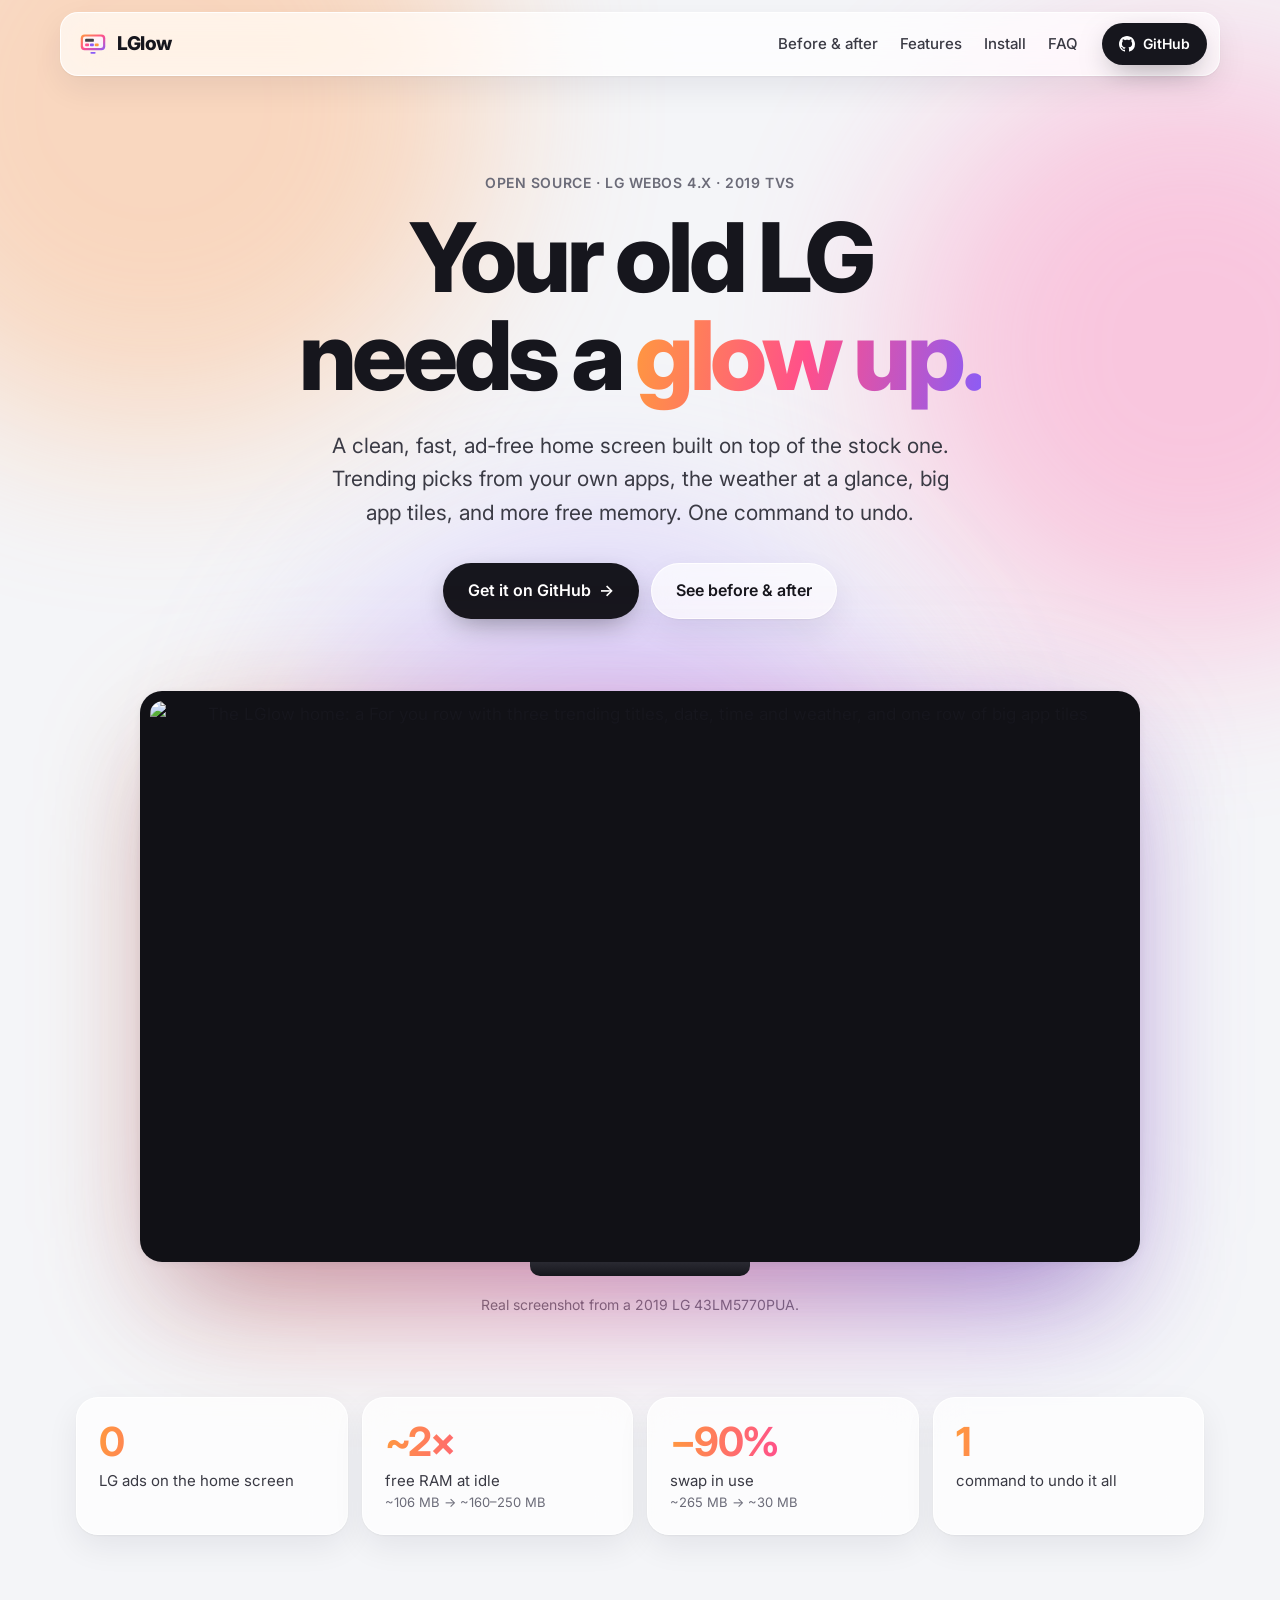
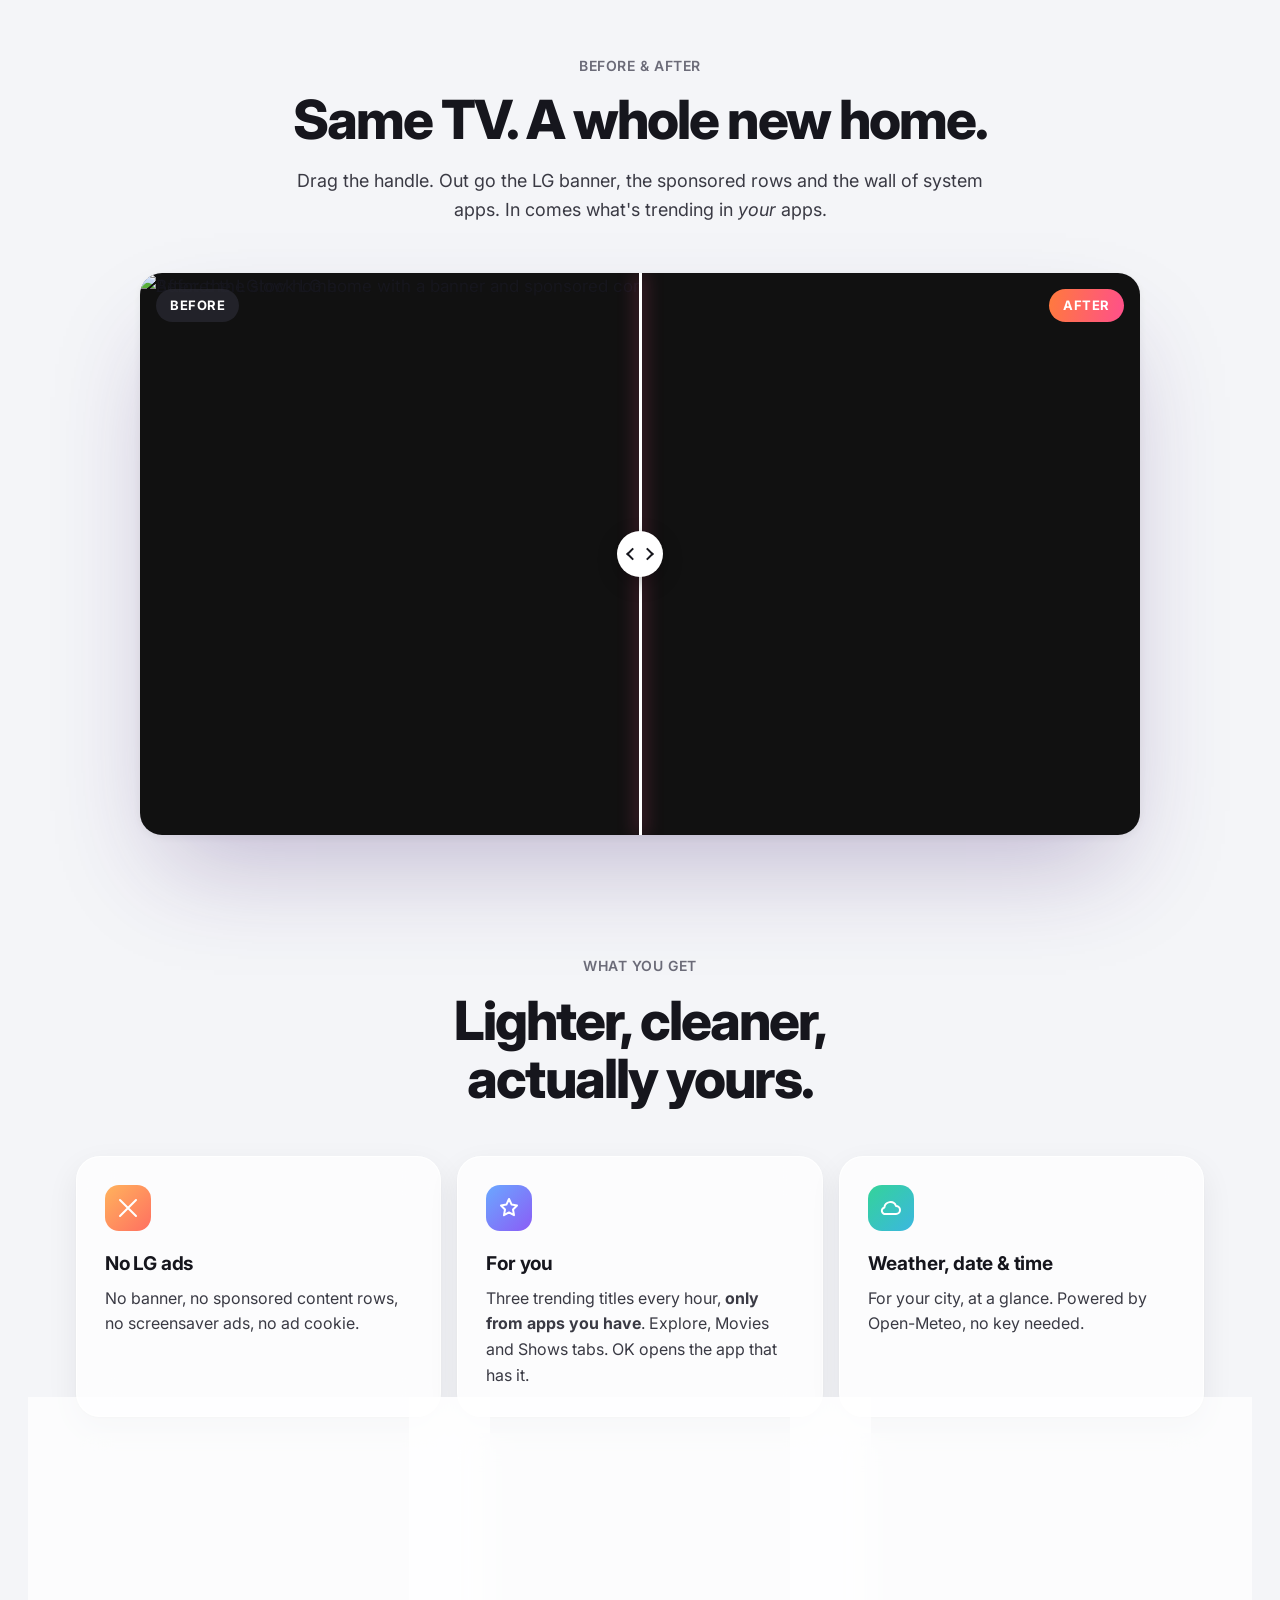
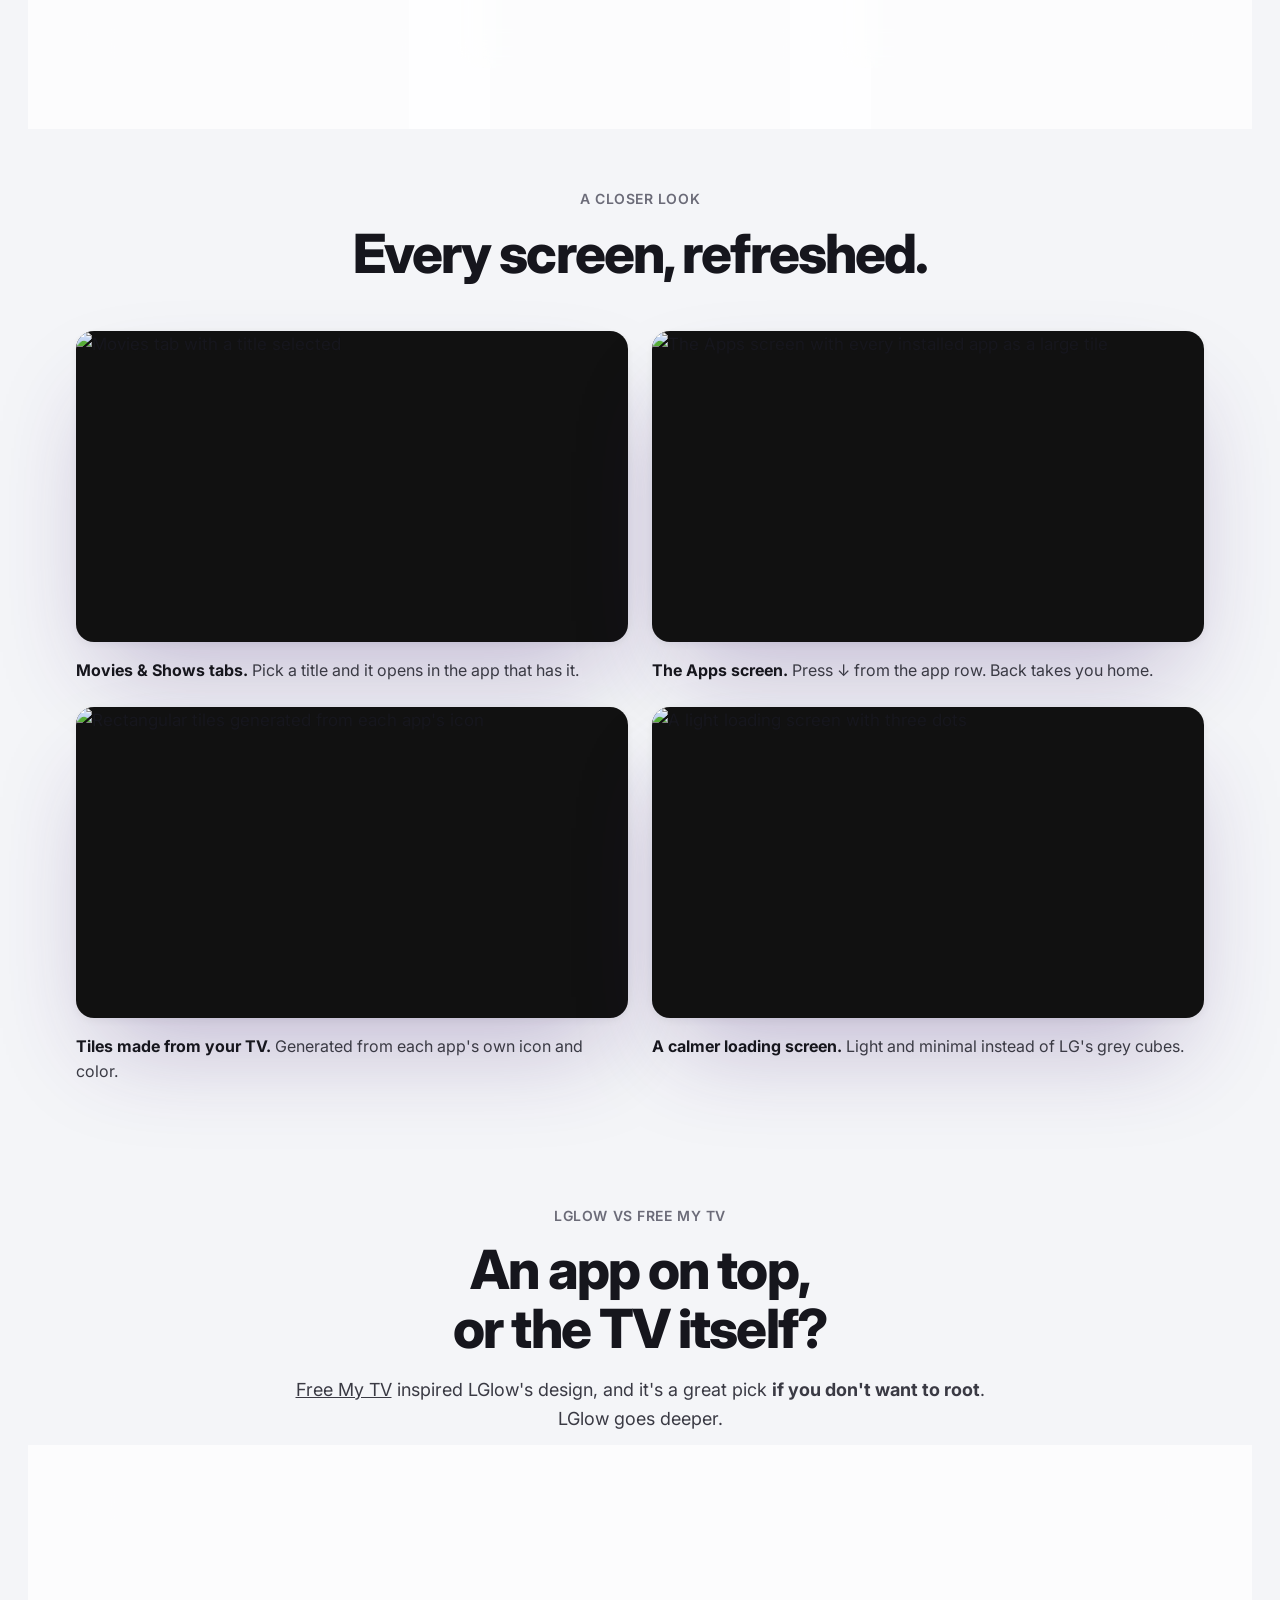
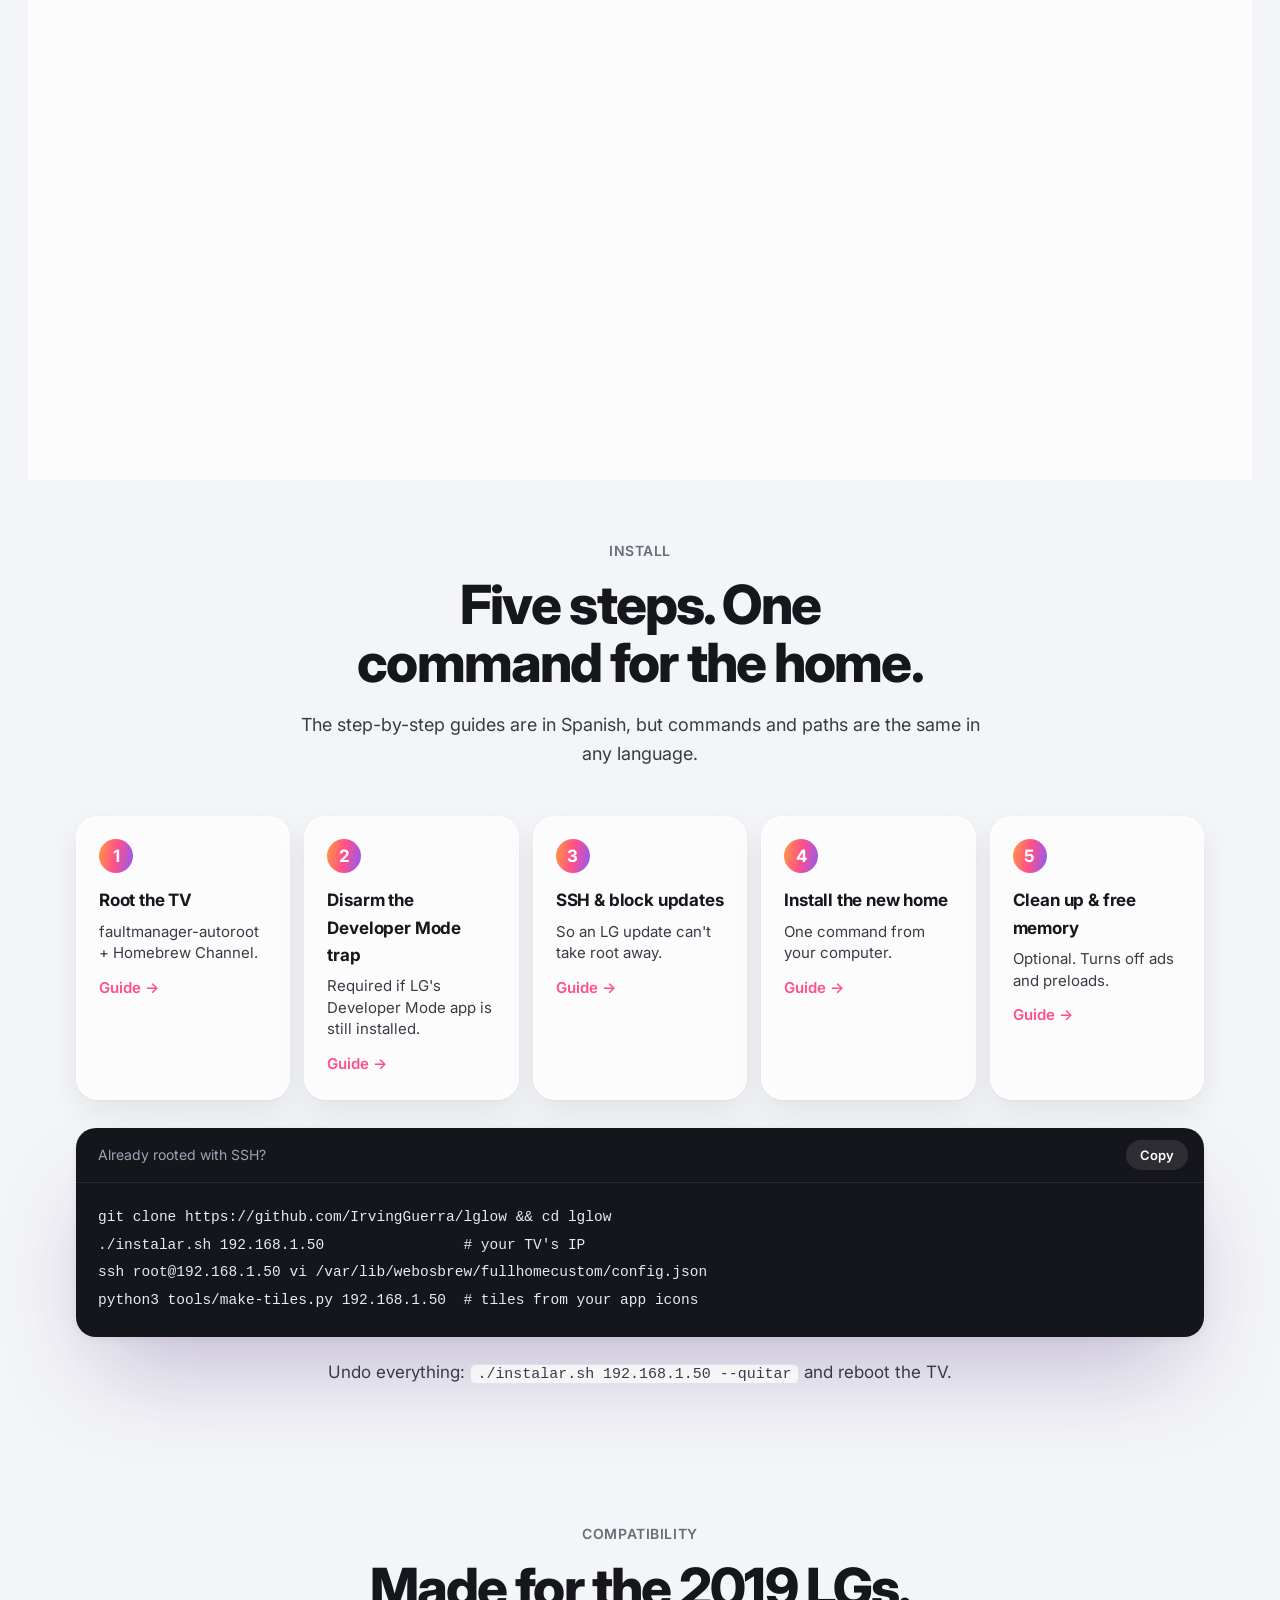
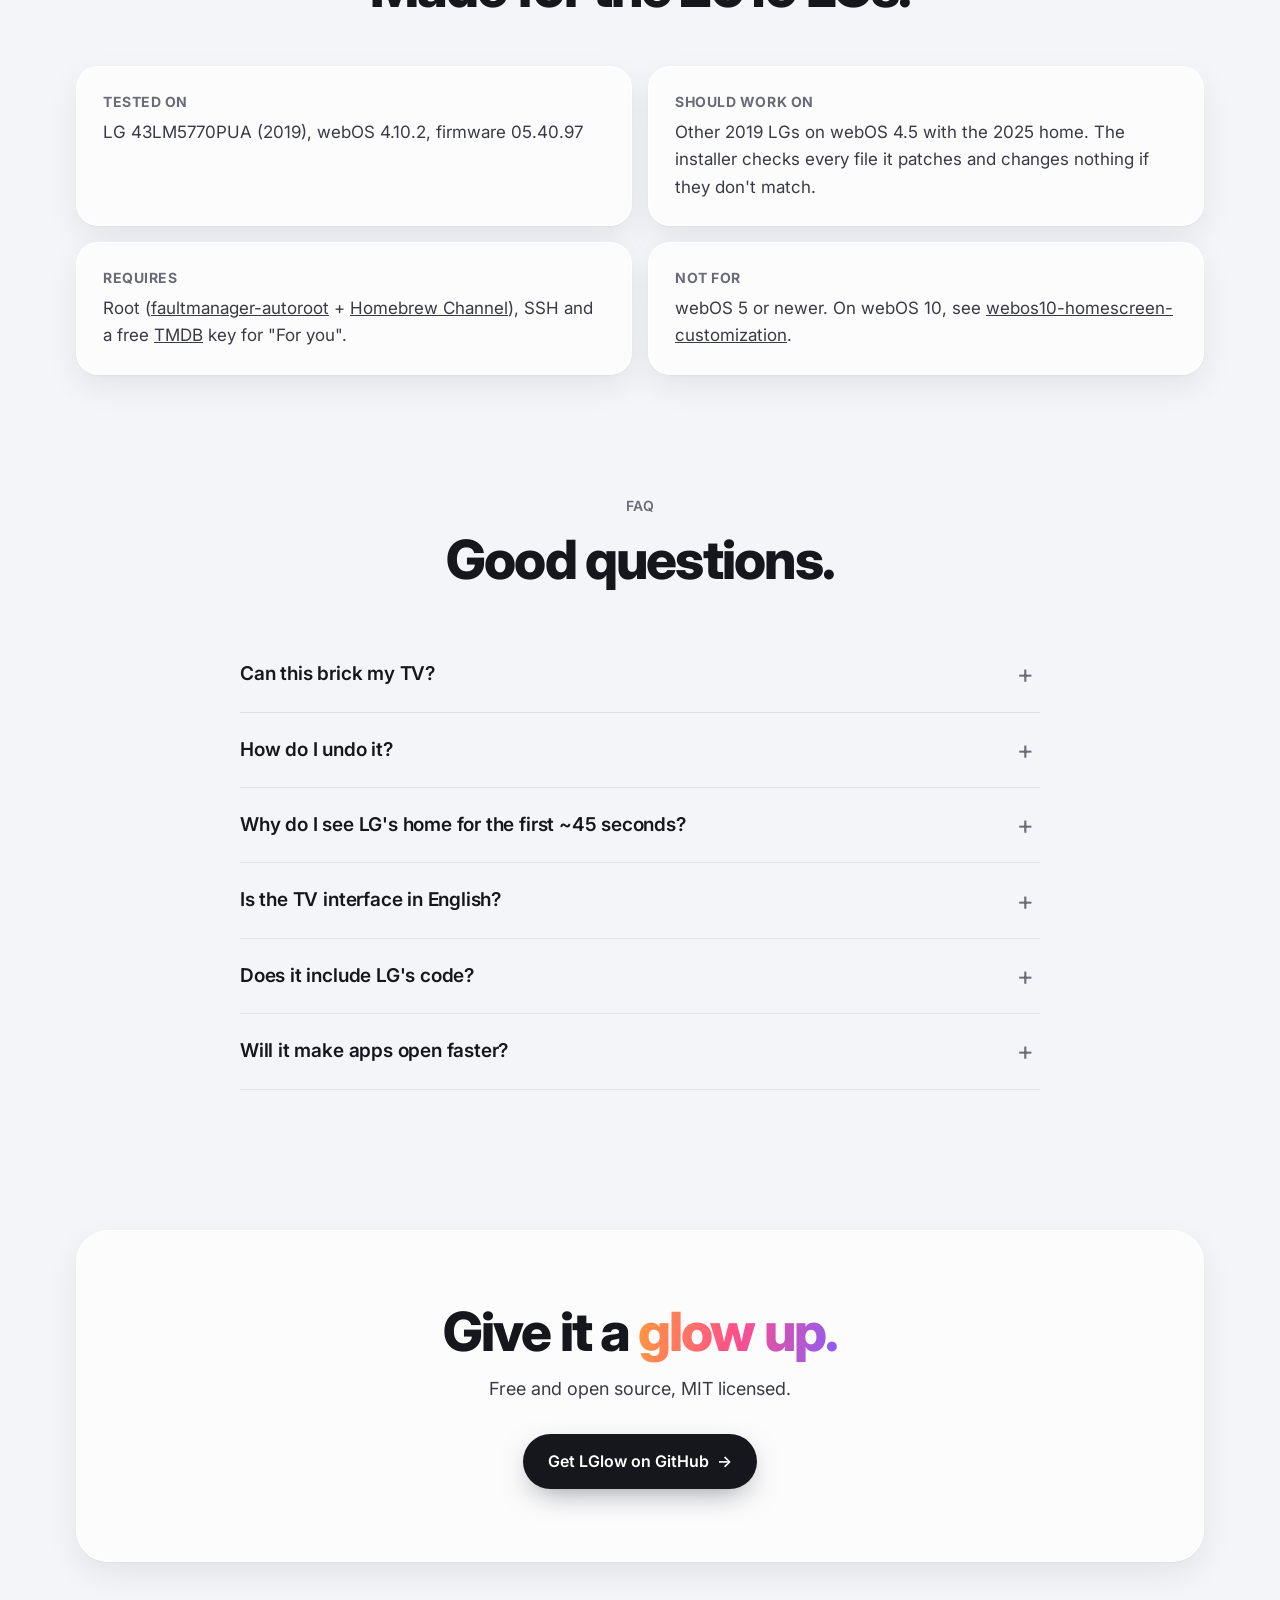
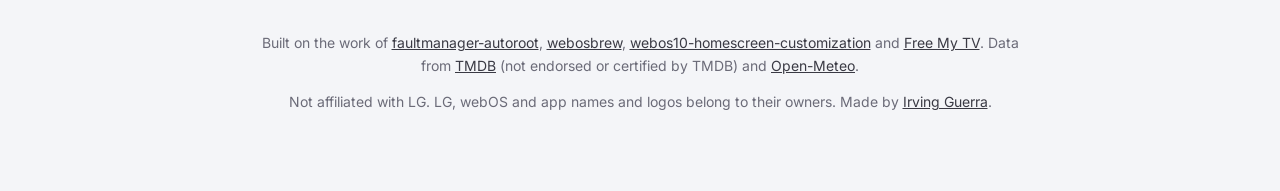
==== site/index.html @ 71ff3e98 "Landing page en inglés (site/) publicada en GitHub Pages Co-Authored-By: Claude Opus 5.5 <noreply@an" ====
<!doctype html>
<html lang="en">
<head>
  <meta charset="utf-8">
  <meta name="viewport" content="width=device-width, initial-scale=1, viewport-fit=cover">
  <script>document.documentElement.classList.add("js")</script>
  <title>LGlow — your old LG TV needs a glow up</title>
  <meta name="description" content="A clean, fast, ad-free home screen for 2019 LG TVs on webOS 4.x. Trending picks from your own apps, the weather at a glance, big app tiles and more free memory. Open source, one command to undo.">
  <link rel="canonical" href="https://irvingguerra.github.io/lglow/">
  <meta name="theme-color" content="#f4f5f8" media="(prefers-color-scheme: light)">
  <meta name="theme-color" content="#0b0c10" media="(prefers-color-scheme: dark)">
  <meta property="og:type" content="website">
  <meta property="og:url" content="https://irvingguerra.github.io/lglow/">
  <meta property="og:title" content="LGlow — your old LG TV needs a glow up">
  <meta property="og:description" content="A clean, fast, ad-free home screen for 2019 LG TVs on webOS 4.x. Open source, one command to undo.">
  <meta property="og:image" content="https://irvingguerra.github.io/lglow/og.jpg">
  <meta property="og:image:width" content="1200">
  <meta property="og:image:height" content="630">
  <meta name="twitter:card" content="summary_large_image">
  <meta name="twitter:image" content="https://irvingguerra.github.io/lglow/og.jpg">
  <link rel="icon" type="image/svg+xml" href="favicon.svg">
  <link rel="preconnect" href="https://fonts.googleapis.com">
  <link rel="preconnect" href="https://fonts.gstatic.com" crossorigin>
  <link rel="stylesheet" href="https://fonts.googleapis.com/css2?family=Inter:wght@400;500;600;700;800&display=swap">
  <link rel="stylesheet" href="styles.css">
</head>
<body>
  <div class="aura" aria-hidden="true"><span class="a1"></span><span class="a2"></span><span class="a3"></span></div>

  <header class="nav">
    <a class="brand" href="#top" aria-label="LGlow, back to top">
      <img src="favicon.svg" alt="" width="28" height="28">
      <span>LGlow</span>
    </a>
    <nav class="links" aria-label="Sections">
      <a href="#compare">Before &amp; after</a>
      <a href="#features">Features</a>
      <a href="#install">Install</a>
      <a href="#faq">FAQ</a>
    </nav>
    <a class="btn btn-dark btn-sm" href="https://github.com/IrvingGuerra/lglow" rel="noopener">
      <svg class="gh" viewBox="0 0 16 16" aria-hidden="true"><path d="M8 0C3.58 0 0 3.58 0 8c0 3.54 2.29 6.53 5.47 7.59.4.07.55-.17.55-.38 0-.19-.01-.82-.01-1.49-2.01.37-2.53-.49-2.69-.94-.09-.23-.48-.94-.82-1.13-.28-.15-.68-.52-.01-.53.63-.01 1.08.58 1.23.82.72 1.21 1.87.87 2.33.66.07-.52.28-.87.51-1.07-1.78-.2-3.64-.89-3.64-3.95 0-.87.31-1.59.82-2.15-.08-.2-.36-1.02.08-2.12 0 0 .67-.21 2.2.82.64-.18 1.32-.27 2-.27.68 0 1.36.09 2 .27 1.53-1.04 2.2-.82 2.2-.82.44 1.1.16 1.92.08 2.12.51.56.82 1.27.82 2.15 0 3.07-1.87 3.75-3.65 3.95.29.25.54.73.54 1.48 0 1.07-.01 1.93-.01 2.2 0 .21.15.46.55.38A8.013 8.013 0 0016 8c0-4.42-3.58-8-8-8z"/></svg>
      <span>GitHub</span>
    </a>
  </header>

  <main id="top">
    <section class="hero">
      <p class="kicker" data-reveal>Open source · LG webOS 4.x · 2019 TVs</p>
      <h1 data-reveal>Your old LG needs a <span class="glow">glow&nbsp;up.</span></h1>
      <p class="lede" data-reveal>A clean, fast, ad-free home screen built on top of the stock one. Trending picks from your own apps, the weather at a glance, big app tiles, and more free memory. One command to undo.</p>
      <div class="cta" data-reveal>
        <a class="btn btn-dark" href="https://github.com/IrvingGuerra/lglow" rel="noopener">Get it on GitHub <span aria-hidden="true">→</span></a>
        <a class="btn btn-glass" href="#compare">See before &amp; after</a>
      </div>
      <figure class="tv" data-reveal>
        <div class="tv-glow" aria-hidden="true"></div>
        <div class="tv-screen">
          <img src="img/despues-home.jpg" width="1920" height="1080" alt="The LGlow home: a For you row with three trending titles, date, time and weather, and one row of big app tiles">
        </div>
        <div class="tv-stand" aria-hidden="true"></div>
        <figcaption>Real screenshot from a 2019 LG 43LM5770PUA.</figcaption>
      </figure>
    </section>

    <section class="stats" aria-label="Results on the test TV">
      <div class="stat" data-reveal><b>0</b><span>LG ads on the home screen</span></div>
      <div class="stat" data-reveal><b>~2×</b><span>free RAM at idle<br><small>~106 MB → ~160–250 MB</small></span></div>
      <div class="stat" data-reveal><b>−90%</b><span>swap in use<br><small>~265 MB → ~30 MB</small></span></div>
      <div class="stat" data-reveal><b>1</b><span>command to undo it all</span></div>
    </section>

    <section class="section" id="compare">
      <div class="head" data-reveal>
        <p class="kicker">Before &amp; after</p>
        <h2>Same TV. A whole new home.</h2>
        <p>Drag the handle. Out go the LG banner, the sponsored rows and the wall of system apps. In comes what's trending in <em>your</em> apps.</p>
      </div>
      <div class="ba" data-reveal style="--pos: 50%">
        <img class="ba-after" src="img/despues-home.jpg" width="1920" height="1080" alt="After: the LGlow home" loading="lazy">
        <div class="ba-before"><img src="img/antes-home.jpg" width="1280" height="720" alt="Before: the stock LG home with a banner and sponsored content" loading="lazy"></div>
        <span class="ba-tag ba-tag-l">Before</span>
        <span class="ba-tag ba-tag-r">After</span>
        <span class="ba-line" aria-hidden="true"><span class="ba-knob"></span></span>
        <input class="ba-range" type="range" min="0" max="100" value="50" aria-label="Compare before and after">
      </div>
    </section>

    <section class="section" id="features">
      <div class="head" data-reveal>
        <p class="kicker">What you get</p>
        <h2>Lighter, cleaner, actually yours.</h2>
      </div>
      <div class="grid">
        <article class="card" data-reveal>
          <span class="ico i-sun"><svg viewBox="0 0 24 24"><path d="M4 4l16 16M20 4L4 20" /></svg></span>
          <h3>No LG ads</h3>
          <p>No banner, no sponsored content rows, no screensaver ads, no ad cookie.</p>
        </article>
        <article class="card" data-reveal>
          <span class="ico i-sky"><svg viewBox="0 0 24 24"><path d="M12 3l2.6 5.6L20 9.5l-4 4 1 5.7-5-2.8-5 2.8 1-5.7-4-4 5.4-.9z" /></svg></span>
          <h3>For you</h3>
          <p>Three trending titles every hour, <b>only from apps you have</b>. Explore, Movies and Shows tabs. OK opens the app that has it.</p>
        </article>
        <article class="card" data-reveal>
          <span class="ico i-mint"><svg viewBox="0 0 24 24"><path d="M7 18h10a4 4 0 000-8 6 6 0 00-11.6 1.5A3.3 3.3 0 007 18z" /></svg></span>
          <h3>Weather, date &amp; time</h3>
          <p>For your city, at a glance. Powered by Open-Meteo, no key needed.</p>
        </article>
        <article class="card" data-reveal>
          <span class="ico i-sun"><svg viewBox="0 0 24 24"><rect x="3" y="7" width="8" height="10" rx="2" /><rect x="13" y="7" width="8" height="10" rx="2" /></svg></span>
          <h3>Big app tiles</h3>
          <p>One row of your 5 favorite apps in each brand's color. The rest live on their own Apps screen.</p>
        </article>
        <article class="card" data-reveal>
          <span class="ico i-sky"><svg viewBox="0 0 24 24"><path d="M4 16l4-6 4 4 4-7 4 9" /><path d="M3 20h18" /></svg></span>
          <h3>More free memory</h3>
          <p>The old launcher bar stops running and LG stops preloading Netflix, YouTube and Prime behind your back.</p>
        </article>
        <article class="card" data-reveal>
          <span class="ico i-mint"><svg viewBox="0 0 24 24"><path d="M12 3l7 3v5c0 4.5-3 8.3-7 10-4-1.7-7-5.5-7-10V6z" /><path d="M9 12l2 2 4-4" /></svg></span>
          <h3>Root protection</h3>
          <p>Disables a Developer Mode trap that <b>wipes Homebrew Channel and root</b> on the next reboot.</p>
        </article>
      </div>
    </section>

    <section class="section">
      <div class="head" data-reveal>
        <p class="kicker">A closer look</p>
        <h2>Every screen, refreshed.</h2>
      </div>
      <div class="shots">
        <figure class="shot" data-reveal>
          <img src="img/despues-titulo.jpg" width="1920" height="1080" alt="Movies tab with a title selected" loading="lazy">
          <figcaption><b>Movies &amp; Shows tabs.</b> Pick a title and it opens in the app that has it.</figcaption>
        </figure>
        <figure class="shot" data-reveal>
          <img src="img/despues-apps.jpg" width="1920" height="1080" alt="The Apps screen with every installed app as a large tile" loading="lazy">
          <figcaption><b>The Apps screen.</b> Press ↓ from the app row. Back takes you home.</figcaption>
        </figure>
        <figure class="shot" data-reveal>
          <img src="img/tiles.jpg" width="1320" height="636" alt="Rectangular tiles generated from each app's icon" loading="lazy">
          <figcaption><b>Tiles made from your TV.</b> Generated from each app's own icon and color.</figcaption>
        </figure>
        <figure class="shot" data-reveal>
          <img src="img/despues-carga.jpg" width="1280" height="720" alt="A light loading screen with three dots" loading="lazy">
          <figcaption><b>A calmer loading screen.</b> Light and minimal instead of LG's grey cubes.</figcaption>
        </figure>
      </div>
    </section>

    <section class="section" id="vs">
      <div class="head" data-reveal>
        <p class="kicker">LGlow vs Free My TV</p>
        <h2>An app on top, or the TV itself?</h2>
        <p><a href="https://github.com/simbasjungles/free-my-tv" rel="noopener">Free My TV</a> inspired LGlow's design, and it's a great pick <b>if you don't want to root</b>. LGlow goes deeper.</p>
      </div>
      <div class="table-wrap" data-reveal>
        <table>
          <thead><tr><th></th><th>Free My TV on LG</th><th class="hl">LGlow</th></tr></thead>
          <tbody>
            <tr><th>What it is</th><td data-label="Free My TV">Another app (a launcher), installed through Developer Mode</td><td class="hl" data-label="LGlow">Replaces the system's own home, the one the Home button opens</td></tr>
            <tr><th>LG's home</th><td data-label="Free My TV">Stays, ads included. Opens with a number key</td><td class="hl" data-label="LGlow">Gone. Home opens the new one directly</td></tr>
            <tr><th>Root</th><td data-label="Free My TV">Not needed</td><td class="hl" data-label="LGlow">Required</td></tr>
            <tr><th>Developer Mode</th><td data-label="Free My TV">Renew every ~40 days or the app is removed</td><td class="hl" data-label="LGlow">Not used, and its root-wiping trap is disabled</td></tr>
            <tr><th>Beyond the home</th><td data-label="Free My TV">—</td><td class="hl" data-label="LGlow">Hides system apps, stops preloads and ads, frees RAM, blocks updates that remove root</td></tr>
            <tr><th>TVs</th><td data-label="Free My TV">webOS 3+, Google TV, Samsung</td><td class="hl" data-label="LGlow">LG webOS 4.x (tested on a 2019 model)</td></tr>
          </tbody>
        </table>
      </div>
    </section>

    <section class="section" id="install">
      <div class="head" data-reveal>
        <p class="kicker">Install</p>
        <h2>Five steps. One command for the home.</h2>
        <p>The step-by-step guides are in Spanish, but commands and paths are the same in any language.</p>
      </div>
      <ol class="steps">
        <li data-reveal><span class="n">1</span><div><h3>Root the TV</h3><p>faultmanager-autoroot + Homebrew Channel.</p><a href="https://github.com/IrvingGuerra/lglow/blob/main/docs/01-rootear.md" rel="noopener">Guide →</a></div></li>
        <li data-reveal><span class="n">2</span><div><h3>Disarm the Developer Mode trap</h3><p>Required if LG's Developer Mode app is still installed.</p><a href="https://github.com/IrvingGuerra/lglow/blob/main/docs/02-trampa-developer-mode.md" rel="noopener">Guide →</a></div></li>
        <li data-reveal><span class="n">3</span><div><h3>SSH &amp; block updates</h3><p>So an LG update can't take root away.</p><a href="https://github.com/IrvingGuerra/lglow/blob/main/docs/03-acceso-y-actualizaciones.md" rel="noopener">Guide →</a></div></li>
        <li data-reveal><span class="n">4</span><div><h3>Install the new home</h3><p>One command from your computer.</p><a href="https://github.com/IrvingGuerra/lglow/blob/main/docs/04-instalar-home.md" rel="noopener">Guide →</a></div></li>
        <li data-reveal><span class="n">5</span><div><h3>Clean up &amp; free memory</h3><p>Optional. Turns off ads and preloads.</p><a href="https://github.com/IrvingGuerra/lglow/blob/main/docs/06-limpieza-y-memoria.md" rel="noopener">Guide →</a></div></li>
      </ol>
      <div class="code" data-reveal>
        <div class="code-bar"><span>Already rooted with SSH?</span><button class="copy" type="button">Copy</button></div>
<pre><code>git clone https://github.com/IrvingGuerra/lglow &amp;&amp; cd lglow
./instalar.sh 192.168.1.50                # your TV's IP
ssh root@192.168.1.50 vi /var/lib/webosbrew/fullhomecustom/config.json
python3 tools/make-tiles.py 192.168.1.50  # tiles from your app icons</code></pre>
      </div>
      <p class="note" data-reveal>Undo everything: <code>./instalar.sh 192.168.1.50 --quitar</code> and reboot the TV.</p>
    </section>

    <section class="section" id="compat">
      <div class="head" data-reveal>
        <p class="kicker">Compatibility</p>
        <h2>Made for the 2019 LGs.</h2>
      </div>
      <dl class="compat" data-reveal>
        <div><dt>Tested on</dt><dd>LG 43LM5770PUA (2019), webOS 4.10.2, firmware 05.40.97</dd></div>
        <div><dt>Should work on</dt><dd>Other 2019 LGs on webOS 4.5 with the 2025 home. The installer checks every file it patches and changes nothing if they don't match.</dd></div>
        <div><dt>Requires</dt><dd>Root (<a href="https://github.com/throwaway96/faultmanager-autoroot" rel="noopener">faultmanager-autoroot</a> + <a href="https://github.com/webosbrew/webos-homebrew-channel" rel="noopener">Homebrew Channel</a>), SSH and a free <a href="https://www.themoviedb.org/settings/api" rel="noopener">TMDB</a> key for "For you".</dd></div>
        <div><dt>Not for</dt><dd>webOS 5 or newer. On webOS 10, see <a href="https://github.com/mareklarek/webos10-homescreen-customization" rel="noopener">webos10-homescreen-customization</a>.</dd></div>
      </dl>
    </section>

    <section class="section" id="faq">
      <div class="head" data-reveal>
        <p class="kicker">FAQ</p>
        <h2>Good questions.</h2>
      </div>
      <div class="faq" data-reveal>
        <details>
          <summary>Can this brick my TV?</summary>
          <p>LGlow never writes to LG's read-only partitions: the new home is mounted on top of the stock one at boot. Rooting is a separate step with its own risks, so read the guide first. Use at your own risk.</p>
        </details>
        <details>
          <summary>How do I undo it?</summary>
          <p>Run <code>./instalar.sh &lt;TV IP&gt; --quitar</code> and reboot. The stock home comes back exactly as it was.</p>
        </details>
        <details>
          <summary>Why do I see LG's home for the first ~45 seconds?</summary>
          <p>On webOS 4 nothing can run before root starts, about 42 seconds after a full power-on. With Quick Start+ on, the TV suspends instead of shutting down, so the new home stays between uses.</p>
        </details>
        <details>
          <summary>Is the TV interface in English?</summary>
          <p>Not yet: the on-screen text is in Spanish and "For you" ships with Mexico's streaming providers. You can change the provider ids for your country in <code>config.json</code>.</p>
        </details>
        <details>
          <summary>Does it include LG's code?</summary>
          <p>No. The repo only ships patches and new components. The installer copies the stock home from your own TV and patches it there.</p>
        </details>
        <details>
          <summary>Will it make apps open faster?</summary>
          <p>A little. You get more free memory and less swapping, but streaming apps are heavy web apps and the TV has 674 MB of RAM.</p>
        </details>
      </div>
    </section>

    <section class="final" data-reveal>
      <h2>Give it a <span class="glow">glow up.</span></h2>
      <p>Free and open source, MIT licensed.</p>
      <a class="btn btn-dark" href="https://github.com/IrvingGuerra/lglow" rel="noopener">Get LGlow on GitHub <span aria-hidden="true">→</span></a>
    </section>
  </main>

  <footer class="foot">
    <p>Built on the work of <a href="https://github.com/throwaway96/faultmanager-autoroot" rel="noopener">faultmanager-autoroot</a>, <a href="https://www.webosbrew.org" rel="noopener">webosbrew</a>, <a href="https://github.com/mareklarek/webos10-homescreen-customization" rel="noopener">webos10-homescreen-customization</a> and <a href="https://github.com/simbasjungles/free-my-tv" rel="noopener">Free My TV</a>. Data from <a href="https://www.themoviedb.org" rel="noopener">TMDB</a> (not endorsed or certified by TMDB) and <a href="https://open-meteo.com" rel="noopener">Open-Meteo</a>.</p>
    <p>Not affiliated with LG. LG, webOS and app names and logos belong to their owners. Made by <a href="https://irvingguerra.github.io" rel="noopener">Irving Guerra</a>.</p>
  </footer>

  <script src="app.js"></script>
</body>
</html>
---- site/styles.css ----
/* LGlow landing. Light by default, dark when the system asks for it. */

:root {
  --bg: #f4f5f8;
  --ink: #16161d;
  --ink-2: #3a3a44;
  --muted: #6b6b78;
  --line: rgba(20, 20, 40, 0.09);
  --card: rgba(255, 255, 255, 0.7);
  --card-solid: #ffffff;
  --stroke: rgba(255, 255, 255, 0.9);
  --shadow: 0 1px 2px rgba(20, 16, 40, 0.05), 0 12px 32px rgba(20, 16, 40, 0.07);
  --shadow-big: 0 2px 8px rgba(20, 16, 40, 0.06), 0 50px 100px -24px rgba(60, 30, 110, 0.28);
  --glow: linear-gradient(100deg, #ff9a3d 0%, #ff4f8b 50%, #8b5cf6 100%);
  --sun: linear-gradient(135deg, #ffb35c, #ff6f61);
  --sky: linear-gradient(135deg, #6aa8ff, #8b5cf6);
  --mint: linear-gradient(135deg, #34d399, #3bb7e0);
  --aura-1: #ffb37a;
  --aura-2: #ff8fbf;
  --aura-3: #b9a2ff;
  --aura-alpha: 0.45;
  --btn-dark-bg: #16161d;
  --btn-dark-ink: #ffffff;
  --code-bg: #15151c;
  --code-ink: #e9e9f2;
  --ease: cubic-bezier(0.16, 1, 0.3, 1);
  --max: 1160px;
  color-scheme: light;
}

@media (prefers-color-scheme: dark) {
  :root:not([data-theme="light"]) {
    --bg: #0b0c10;
    --ink: #f3f3f7;
    --ink-2: #c9c9d4;
    --muted: #8f8fa0;
    --line: rgba(255, 255, 255, 0.09);
    --card: rgba(255, 255, 255, 0.05);
    --card-solid: #16171d;
    --stroke: rgba(255, 255, 255, 0.08);
    --shadow: 0 1px 2px rgba(0, 0, 0, 0.4), 0 12px 32px rgba(0, 0, 0, 0.35);
    --shadow-big: 0 2px 8px rgba(0, 0, 0, 0.5), 0 50px 120px -24px rgba(139, 92, 246, 0.35);
    --aura-alpha: 0.22;
    --btn-dark-bg: #f3f3f7;
    --btn-dark-ink: #0b0c10;
    --code-bg: #15161d;
    color-scheme: dark;
  }
}

:root[data-theme="dark"] {
  --bg: #0b0c10;
  --ink: #f3f3f7;
  --ink-2: #c9c9d4;
  --muted: #8f8fa0;
  --line: rgba(255, 255, 255, 0.09);
  --card: rgba(255, 255, 255, 0.05);
  --card-solid: #16171d;
  --stroke: rgba(255, 255, 255, 0.08);
  --shadow: 0 1px 2px rgba(0, 0, 0, 0.4), 0 12px 32px rgba(0, 0, 0, 0.35);
  --shadow-big: 0 2px 8px rgba(0, 0, 0, 0.5), 0 50px 120px -24px rgba(139, 92, 246, 0.35);
  --aura-alpha: 0.22;
  --btn-dark-bg: #f3f3f7;
  --btn-dark-ink: #0b0c10;
  --code-bg: #15161d;
  color-scheme: dark;
}

*, *::before, *::after { box-sizing: border-box; }

html { scroll-behavior: smooth; -webkit-text-size-adjust: 100%; }

body {
  margin: 0;
  background: var(--bg);
  color: var(--ink);
  font: 400 17px/1.6 Inter, -apple-system, BlinkMacSystemFont, "Segoe UI", sans-serif;
  -webkit-font-smoothing: antialiased;
  overflow-x: hidden;
}

img { display: block; max-width: 100%; height: auto; }
a { color: inherit; }
code { font: 500 0.88em/1.5 ui-monospace, SFMono-Regular, Menlo, monospace; }
p code, dd code, .note code { background: var(--card); border: 1px solid var(--line); border-radius: 6px; padding: 1px 6px; }

/* Soft colored light behind everything */
.aura { position: fixed; inset: 0; z-index: -1; pointer-events: none; overflow: hidden; }
.aura span { position: absolute; border-radius: 50%; filter: blur(90px); opacity: var(--aura-alpha); animation: drift 22s var(--ease) infinite alternate; }
.aura .a1 { width: 52vw; height: 52vw; left: -14vw; top: -18vw; background: var(--aura-1); }
.aura .a2 { width: 46vw; height: 46vw; right: -16vw; top: 6vh; background: var(--aura-2); animation-delay: -7s; }
.aura .a3 { width: 50vw; height: 50vw; left: 22vw; top: 60vh; background: var(--aura-3); animation-delay: -14s; }
@keyframes drift { to { transform: translate3d(4vw, 5vh, 0) scale(1.1); } }

/* Nav */
.nav {
  position: sticky; top: 12px; z-index: 10;
  display: flex; align-items: center; gap: 24px;
  max-width: var(--max); margin: 12px auto 0; padding: 10px 12px 10px 18px;
  width: calc(100% - 32px);
  background: var(--card); border: 1px solid var(--stroke); border-radius: 18px;
  backdrop-filter: saturate(1.6) blur(20px); -webkit-backdrop-filter: saturate(1.6) blur(20px);
  box-shadow: var(--shadow);
}
.brand { display: flex; align-items: center; gap: 10px; font-weight: 800; font-size: 19px; letter-spacing: -0.02em; text-decoration: none; }
.links { display: flex; gap: 22px; margin-left: auto; }
.links a { text-decoration: none; color: var(--ink-2); font-size: 15px; font-weight: 500; }
.links a:hover { color: var(--ink); }

/* Buttons */
.btn {
  display: inline-flex; align-items: center; gap: 8px;
  padding: 14px 24px; border-radius: 999px;
  font-weight: 600; font-size: 16px; text-decoration: none; border: 1px solid transparent;
  transition: transform 0.25s var(--ease), box-shadow 0.25s var(--ease);
}
.btn:hover { transform: translateY(-2px); }
.btn-dark { background: var(--btn-dark-bg); color: var(--btn-dark-ink); box-shadow: 0 10px 30px -10px rgba(22, 22, 29, 0.5); }
.btn-glass { background: var(--card); border-color: var(--stroke); box-shadow: var(--shadow); backdrop-filter: blur(16px); }
.btn-sm { padding: 9px 16px; font-size: 14px; }
.gh { width: 16px; height: 16px; fill: currentColor; }

/* Hero */
main { max-width: var(--max); margin: 0 auto; padding: 0 16px; }
.hero { text-align: center; padding: 96px 0 40px; }
.kicker { margin: 0 0 14px; font-size: 14px; font-weight: 600; letter-spacing: 0.04em; text-transform: uppercase; color: var(--muted); }
h1 { margin: 0 auto; max-width: 13ch; font-size: clamp(44px, 8.4vw, 96px); line-height: 1.02; letter-spacing: -0.045em; font-weight: 800; text-wrap: balance; }
h2 { margin: 0; font-size: clamp(32px, 5vw, 54px); line-height: 1.08; letter-spacing: -0.035em; font-weight: 800; text-wrap: balance; }
h3 { margin: 0 0 6px; font-size: 19px; letter-spacing: -0.01em; }
.glow { background: var(--glow); -webkit-background-clip: text; background-clip: text; color: transparent; }
.lede { max-width: 640px; margin: 24px auto 0; font-size: clamp(18px, 2.1vw, 21px); color: var(--ink-2); text-wrap: pretty; }
.cta { display: flex; gap: 12px; justify-content: center; flex-wrap: wrap; margin-top: 34px; }

/* TV frame */
.tv { position: relative; margin: 72px auto 0; max-width: 1000px; }
.tv-glow { position: absolute; inset: 8% 4% 4%; background: var(--glow); filter: blur(70px); opacity: 0.5; border-radius: 40px; animation: pulse 6s ease-in-out infinite alternate; }
@keyframes pulse { from { opacity: 0.35; transform: scale(0.97); } to { opacity: 0.55; transform: scale(1.01); } }
.tv-screen { position: relative; padding: 10px; background: #111116; border-radius: 22px; box-shadow: var(--shadow-big); }
.tv-screen img { border-radius: 13px; width: 100%; }
.tv-stand { position: relative; width: 22%; height: 14px; margin: 0 auto; background: linear-gradient(#2a2a32, #16161c); border-radius: 0 0 10px 10px; }
.tv figcaption { margin-top: 18px; font-size: 14px; color: var(--muted); }

/* Stats */
.stats { display: grid; grid-template-columns: repeat(4, 1fr); gap: 14px; margin: 40px 0 0; }
.stat { padding: 22px; background: var(--card); border: 1px solid var(--stroke); border-radius: 22px; box-shadow: var(--shadow); backdrop-filter: blur(16px); }
.stat b { display: block; font-size: 40px; line-height: 1.1; letter-spacing: -0.04em; background: var(--glow); -webkit-background-clip: text; background-clip: text; color: transparent; }
.stat span { display: block; margin-top: 6px; font-size: 15px; line-height: 1.4; color: var(--ink-2); }
.stat small { color: var(--muted); font-size: 13px; }

/* Sections */
.section { padding: 120px 0 0; scroll-margin-top: -40px; }
.head { max-width: 720px; margin: 0 auto 48px; text-align: center; }
.head p:not(.kicker) { margin: 18px auto 0; color: var(--ink-2); font-size: 18px; text-wrap: pretty; }

/* Before / after slider */
.ba { position: relative; max-width: 1000px; margin: 0 auto; border-radius: 22px; overflow: hidden; box-shadow: var(--shadow-big); background: #111; aspect-ratio: 16 / 9; touch-action: pan-y; }
.ba img { width: 100%; height: 100%; object-fit: cover; }
.ba-after { position: absolute; inset: 0; }
.ba-before { position: absolute; inset: 0; clip-path: inset(0 calc(100% - var(--pos)) 0 0); }
.ba-line { position: absolute; top: 0; bottom: 0; left: var(--pos); width: 3px; margin-left: -1.5px; background: #fff; box-shadow: 0 0 18px rgba(255, 79, 139, 0.8); pointer-events: none; }
.ba-knob { position: absolute; top: 50%; left: 50%; width: 46px; height: 46px; margin: -23px 0 0 -23px; border-radius: 50%; background: #fff; box-shadow: 0 6px 20px rgba(0, 0, 0, 0.3); }
.ba-knob::before, .ba-knob::after { content: ""; position: absolute; top: 50%; width: 9px; height: 9px; border: solid #16161d; border-width: 0 0 2.5px 2.5px; }
.ba-knob::before { left: 11px; transform: translateY(-50%) rotate(45deg); }
.ba-knob::after { right: 11px; transform: translateY(-50%) rotate(-135deg); }
.ba-range { position: absolute; inset: 0; width: 100%; height: 100%; margin: 0; opacity: 0; cursor: ew-resize; }
.ba-tag { position: absolute; top: 16px; padding: 6px 14px; border-radius: 999px; font-size: 13px; font-weight: 700; letter-spacing: 0.04em; text-transform: uppercase; color: #fff; pointer-events: none; }
.ba-tag-l { left: 16px; background: rgba(40, 40, 50, 0.75); }
.ba-tag-r { right: 16px; background: linear-gradient(100deg, #ff7a3d, #ff4f8b); }
.ba-range:focus-visible ~ .ba-line .ba-knob { outline: 3px solid #8b5cf6; outline-offset: 3px; }

/* Feature cards */
.grid { display: grid; grid-template-columns: repeat(3, 1fr); gap: 16px; }
.card { padding: 28px; background: var(--card); border: 1px solid var(--stroke); border-radius: 24px; box-shadow: var(--shadow); backdrop-filter: blur(16px); }
.card p { margin: 0; color: var(--ink-2); font-size: 16px; }
.ico { display: grid; place-items: center; width: 46px; height: 46px; margin-bottom: 18px; border-radius: 14px; }
.ico svg { width: 24px; height: 24px; fill: none; stroke: #fff; stroke-width: 2; stroke-linecap: round; stroke-linejoin: round; }
.i-sun { background: var(--sun); }
.i-sky { background: var(--sky); }
.i-mint { background: var(--mint); }

/* Screenshots */
.shots { display: grid; grid-template-columns: repeat(2, 1fr); gap: 24px; }
.shot { margin: 0; }
.shot img { width: 100%; aspect-ratio: 16 / 9; object-fit: cover; border-radius: 18px; box-shadow: var(--shadow-big); background: #111; transition: transform 0.4s var(--ease); }
.shot:hover img { transform: translateY(-4px) scale(1.01); }
.shot figcaption { margin-top: 16px; color: var(--ink-2); font-size: 16px; }
.shot figcaption b { color: var(--ink); }

/* Comparison table */
.table-wrap { overflow-x: auto; background: var(--card); border: 1px solid var(--stroke); border-radius: 24px; box-shadow: var(--shadow); backdrop-filter: blur(16px); }
table { width: 100%; border-collapse: collapse; font-size: 16px; min-width: 620px; }
th, td { padding: 18px 22px; text-align: left; vertical-align: top; border-bottom: 1px solid var(--line); }
tbody tr:last-child th, tbody tr:last-child td { border-bottom: 0; }
thead th { font-size: 14px; text-transform: uppercase; letter-spacing: 0.04em; color: var(--muted); }
tbody th { width: 20%; font-weight: 600; }
td { color: var(--ink-2); }
td.hl { color: var(--ink); font-weight: 500; }
th.hl { color: #ff4f8b; }

/* Install */
.steps { list-style: none; margin: 0; padding: 0; display: grid; grid-template-columns: repeat(5, 1fr); gap: 14px; }
.steps li { display: flex; flex-direction: column; gap: 14px; padding: 22px; background: var(--card); border: 1px solid var(--stroke); border-radius: 22px; box-shadow: var(--shadow); backdrop-filter: blur(16px); }
.steps .n { display: grid; place-items: center; width: 34px; height: 34px; border-radius: 50%; background: var(--glow); color: #fff; font-weight: 700; }
.steps h3 { font-size: 17px; }
.steps p { margin: 0 0 10px; color: var(--ink-2); font-size: 15px; line-height: 1.45; }
.steps a { font-weight: 600; font-size: 15px; text-decoration: none; color: #ff4f8b; }
.code { margin-top: 28px; background: var(--code-bg); color: var(--code-ink); border-radius: 20px; overflow: hidden; box-shadow: var(--shadow-big); }
.code-bar { display: flex; justify-content: space-between; align-items: center; padding: 12px 16px 12px 22px; border-bottom: 1px solid rgba(255, 255, 255, 0.08); font-size: 14px; color: #a3a3b5; }
.copy { font: 600 13px Inter, sans-serif; color: #fff; background: rgba(255, 255, 255, 0.1); border: 0; border-radius: 999px; padding: 7px 14px; cursor: pointer; }
.copy:hover { background: rgba(255, 255, 255, 0.18); }
.code pre { margin: 0; padding: 20px 22px 24px; overflow-x: auto; }
.code code { font-size: 14.5px; line-height: 1.75; }
.note { text-align: center; color: var(--ink-2); margin-top: 22px; }

/* Compatibility */
.compat { display: grid; grid-template-columns: repeat(2, 1fr); gap: 16px; margin: 0; }
.compat div { padding: 24px 26px; background: var(--card); border: 1px solid var(--stroke); border-radius: 22px; box-shadow: var(--shadow); backdrop-filter: blur(16px); }
.compat dt { font-size: 14px; font-weight: 700; text-transform: uppercase; letter-spacing: 0.04em; color: var(--muted); margin-bottom: 6px; }
.compat dd { margin: 0; color: var(--ink-2); }

/* FAQ */
.faq { max-width: 800px; margin: 0 auto; }
.faq details { border-bottom: 1px solid var(--line); }
.faq summary { list-style: none; cursor: pointer; padding: 22px 40px 22px 0; position: relative; font-size: 19px; font-weight: 600; letter-spacing: -0.01em; }
.faq summary::-webkit-details-marker { display: none; }
.faq summary::after { content: "+"; position: absolute; right: 6px; top: 50%; transform: translateY(-50%); font-size: 26px; font-weight: 400; color: var(--muted); transition: transform 0.3s var(--ease); }
.faq details[open] summary::after { transform: translateY(-50%) rotate(45deg); }
.faq details p { margin: 0 0 22px; color: var(--ink-2); }

/* Final CTA + footer */
.final { margin: 140px auto 0; padding: 72px 24px; text-align: center; background: var(--card); border: 1px solid var(--stroke); border-radius: 32px; box-shadow: var(--shadow); backdrop-filter: blur(16px); }
.final p { margin: 14px 0 30px; color: var(--ink-2); font-size: 18px; }
.foot { max-width: 820px; margin: 0 auto; padding: 56px 16px 64px; text-align: center; font-size: 14px; color: var(--muted); }
.foot a { color: var(--ink-2); }

/* Reveal on scroll */
.js [data-reveal] { opacity: 0; transform: translateY(24px); transition: opacity 0.9s var(--ease), transform 0.9s var(--ease); }
.js [data-reveal].in { opacity: 1; transform: none; }

@media (prefers-reduced-motion: reduce) {
  html { scroll-behavior: auto; }
  .aura span, .tv-glow { animation: none; }
  .js [data-reveal] { opacity: 1; transform: none; transition: none; }
}

@media (max-width: 1000px) {
  .steps { grid-template-columns: repeat(2, 1fr); }
  .stats { grid-template-columns: repeat(2, 1fr); }
  .grid { grid-template-columns: repeat(2, 1fr); }
}

@media (max-width: 720px) {
  body { font-size: 16px; }
  .links { display: none; }
  .nav .btn-sm { margin-left: auto; }
  .hero { padding-top: 64px; }
  .tv { margin-top: 48px; }
  .tv-screen { padding: 5px; border-radius: 14px; }
  .tv-screen img { border-radius: 9px; }
  .section { padding-top: 88px; }
  .grid, .shots, .compat, .steps { grid-template-columns: 1fr; }
  .stat b { font-size: 32px; }
  .ba { border-radius: 14px; }
  .ba-tag { top: 10px; padding: 4px 10px; font-size: 11px; }
  .ba-tag-l { left: 10px; }
  .ba-tag-r { right: 10px; }
  .ba-knob { width: 36px; height: 36px; margin: -18px 0 0 -18px; }
  .ba-knob::before { left: 8px; }
  .ba-knob::after { right: 8px; }
  .final { margin-top: 100px; padding: 52px 20px; }
  table, tbody, tr, th, td { display: block; }
  table { min-width: 0; }
  thead { display: none; }
  tbody tr { padding: 18px 20px; border-bottom: 1px solid var(--line); }
  tbody tr:last-child { border-bottom: 0; }
  tbody th, td { width: auto; padding: 0; border: 0; }
  tbody th { margin-bottom: 10px; font-size: 17px; }
  td + td { margin-top: 10px; }
  td::before { content: attr(data-label); display: block; font-size: 12px; font-weight: 700; letter-spacing: 0.04em; text-transform: uppercase; color: var(--muted); }
  td.hl::before { color: #ff4f8b; }
}
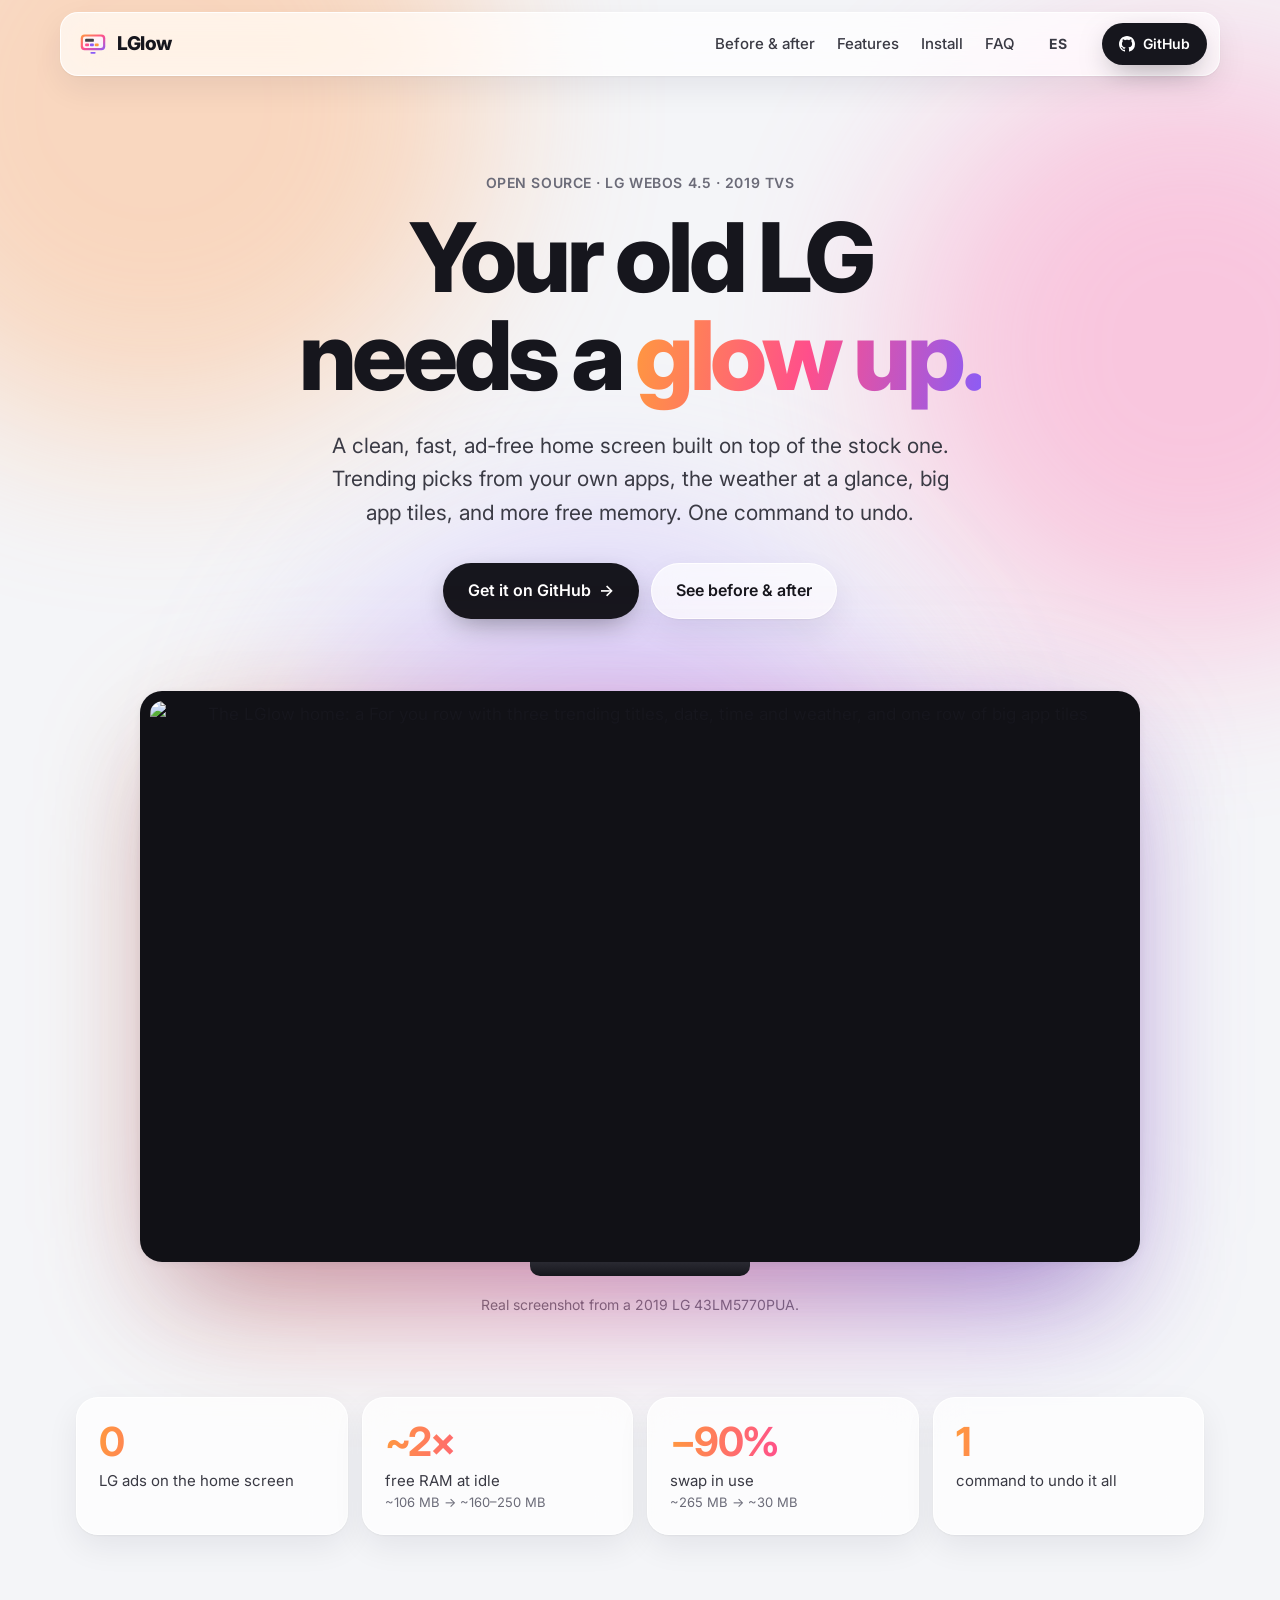
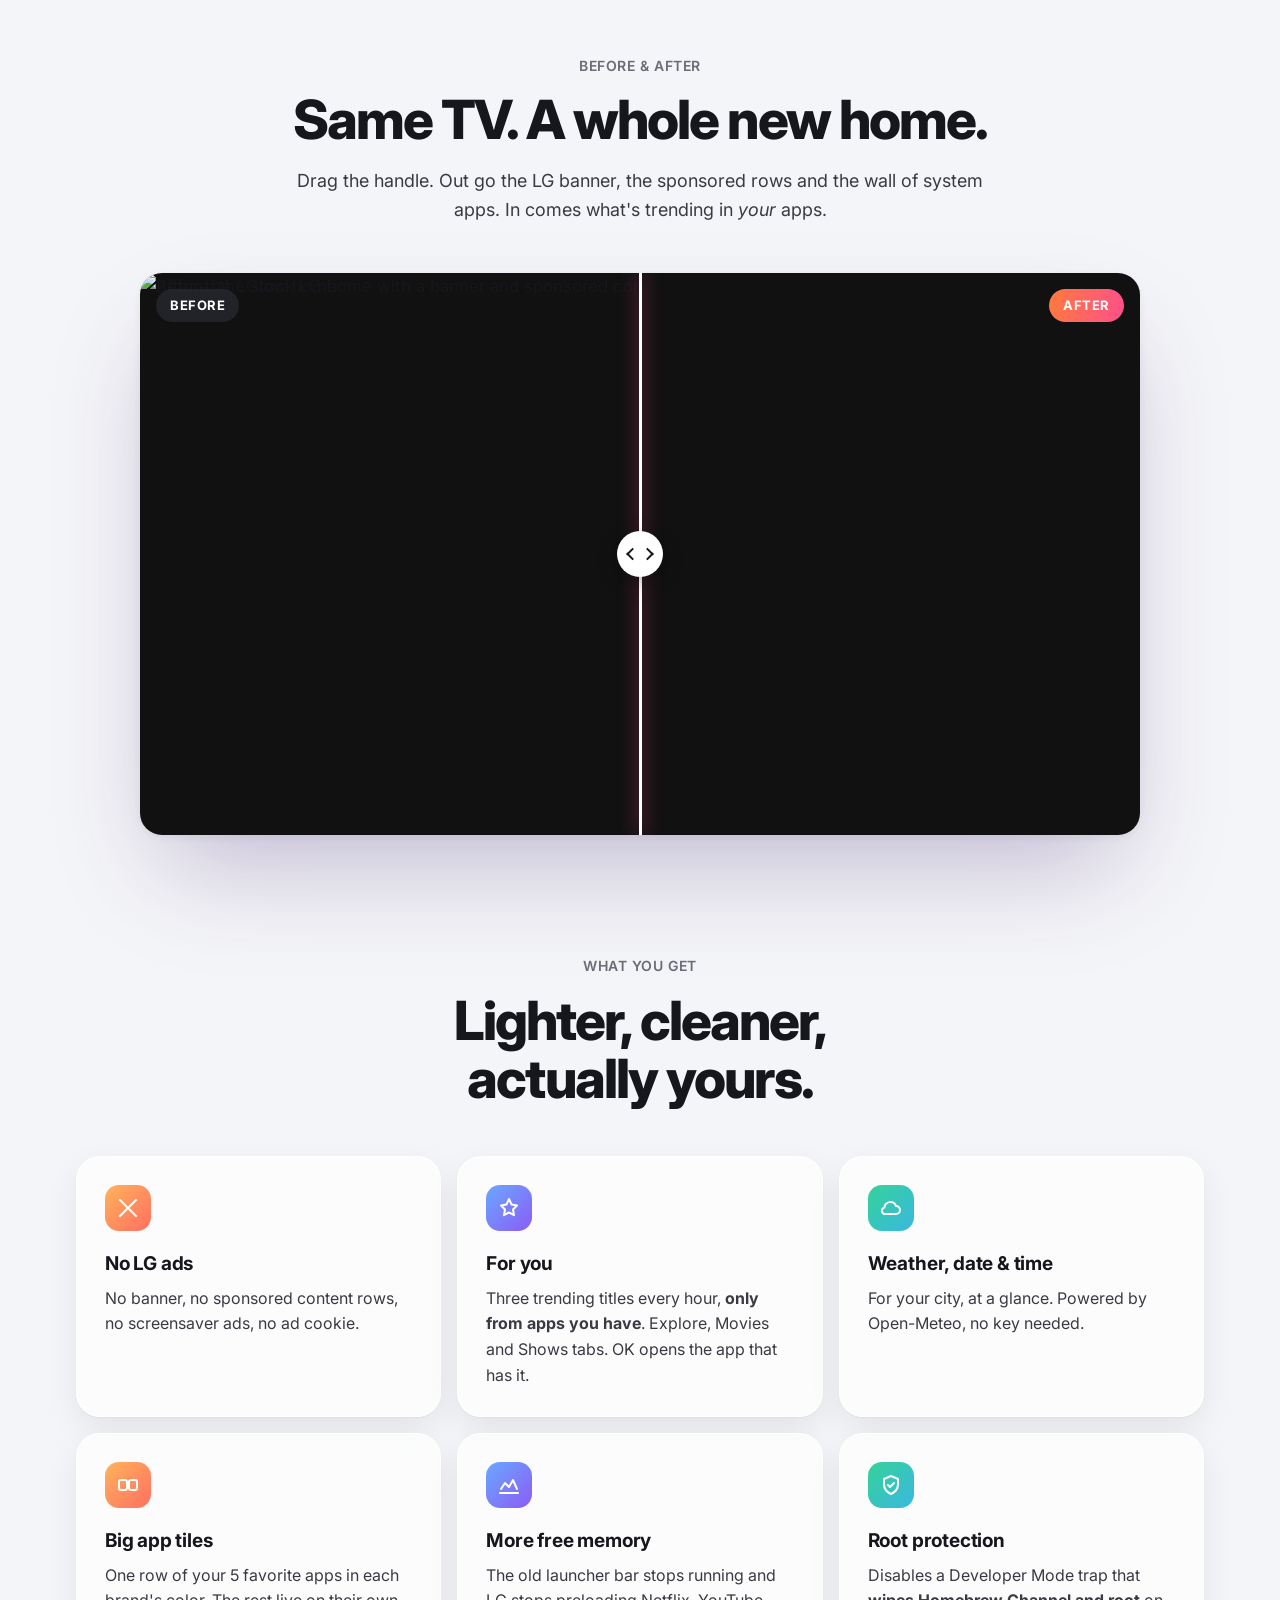
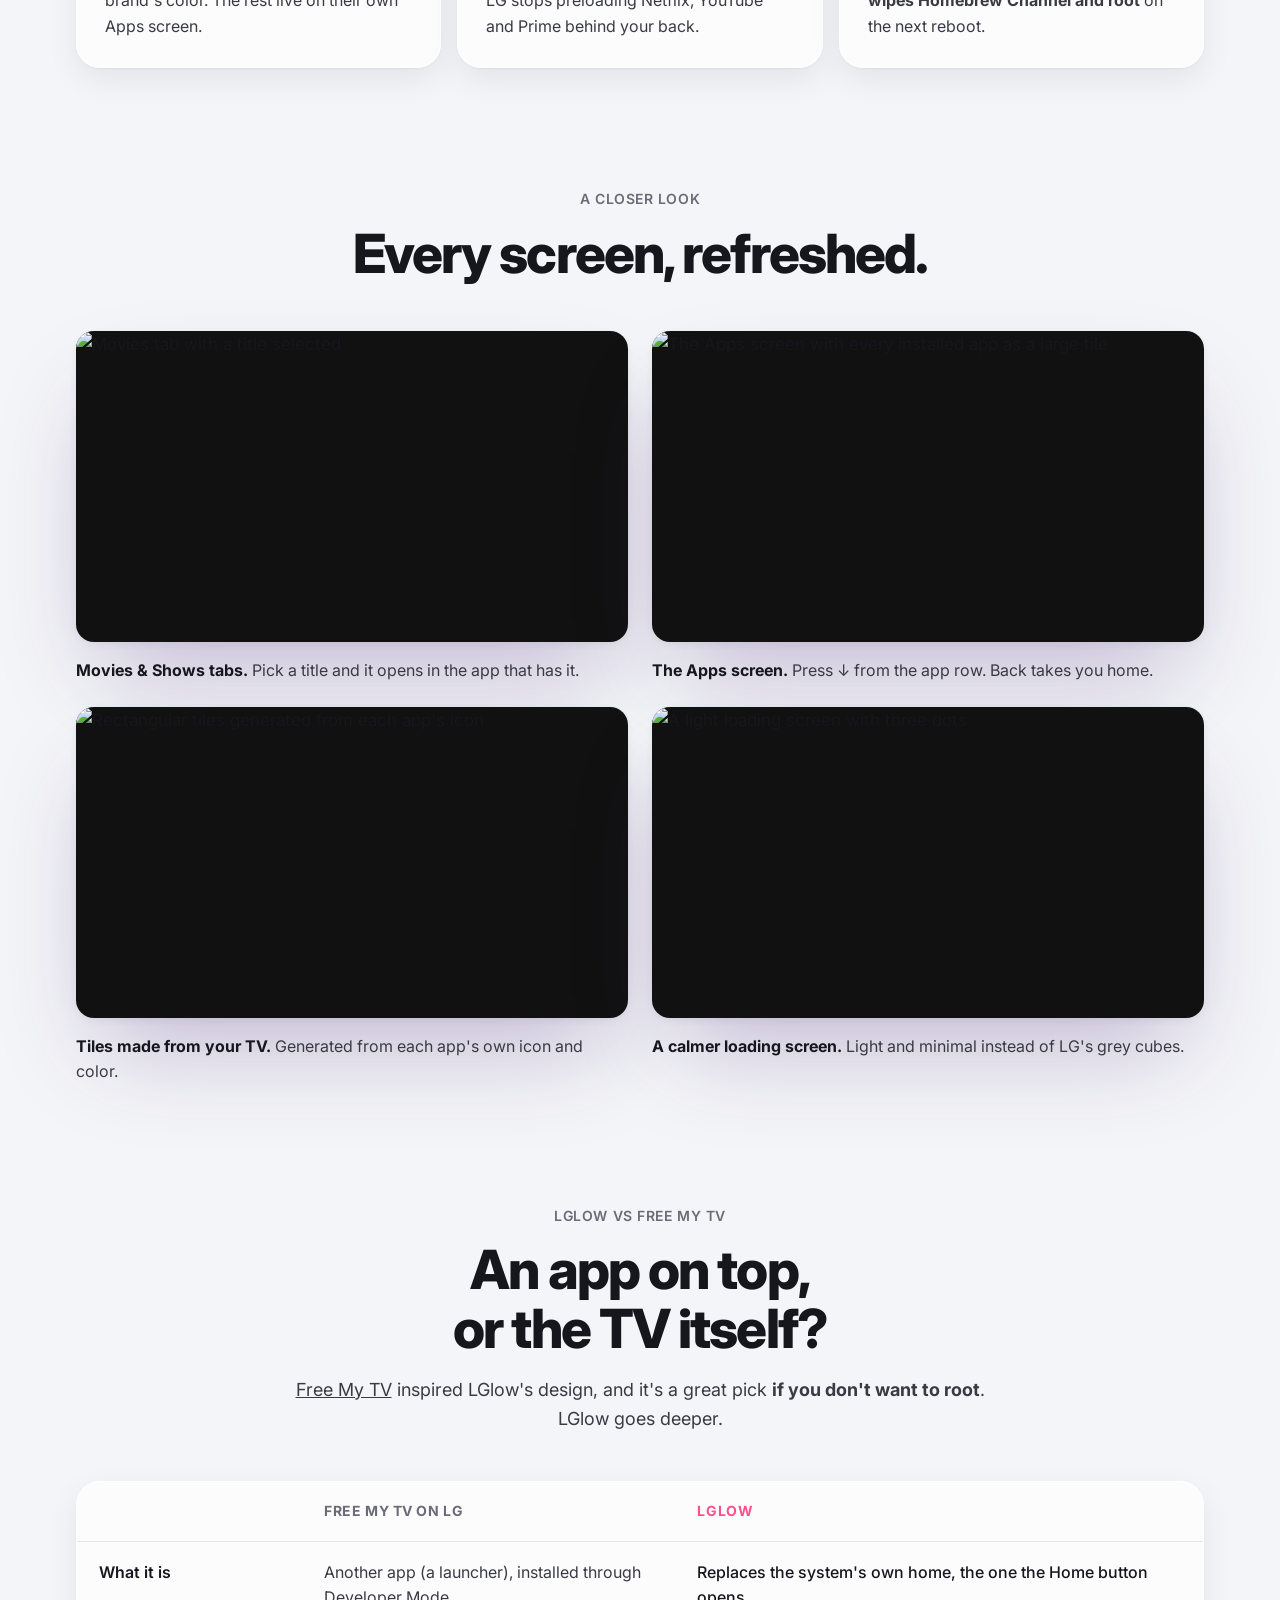
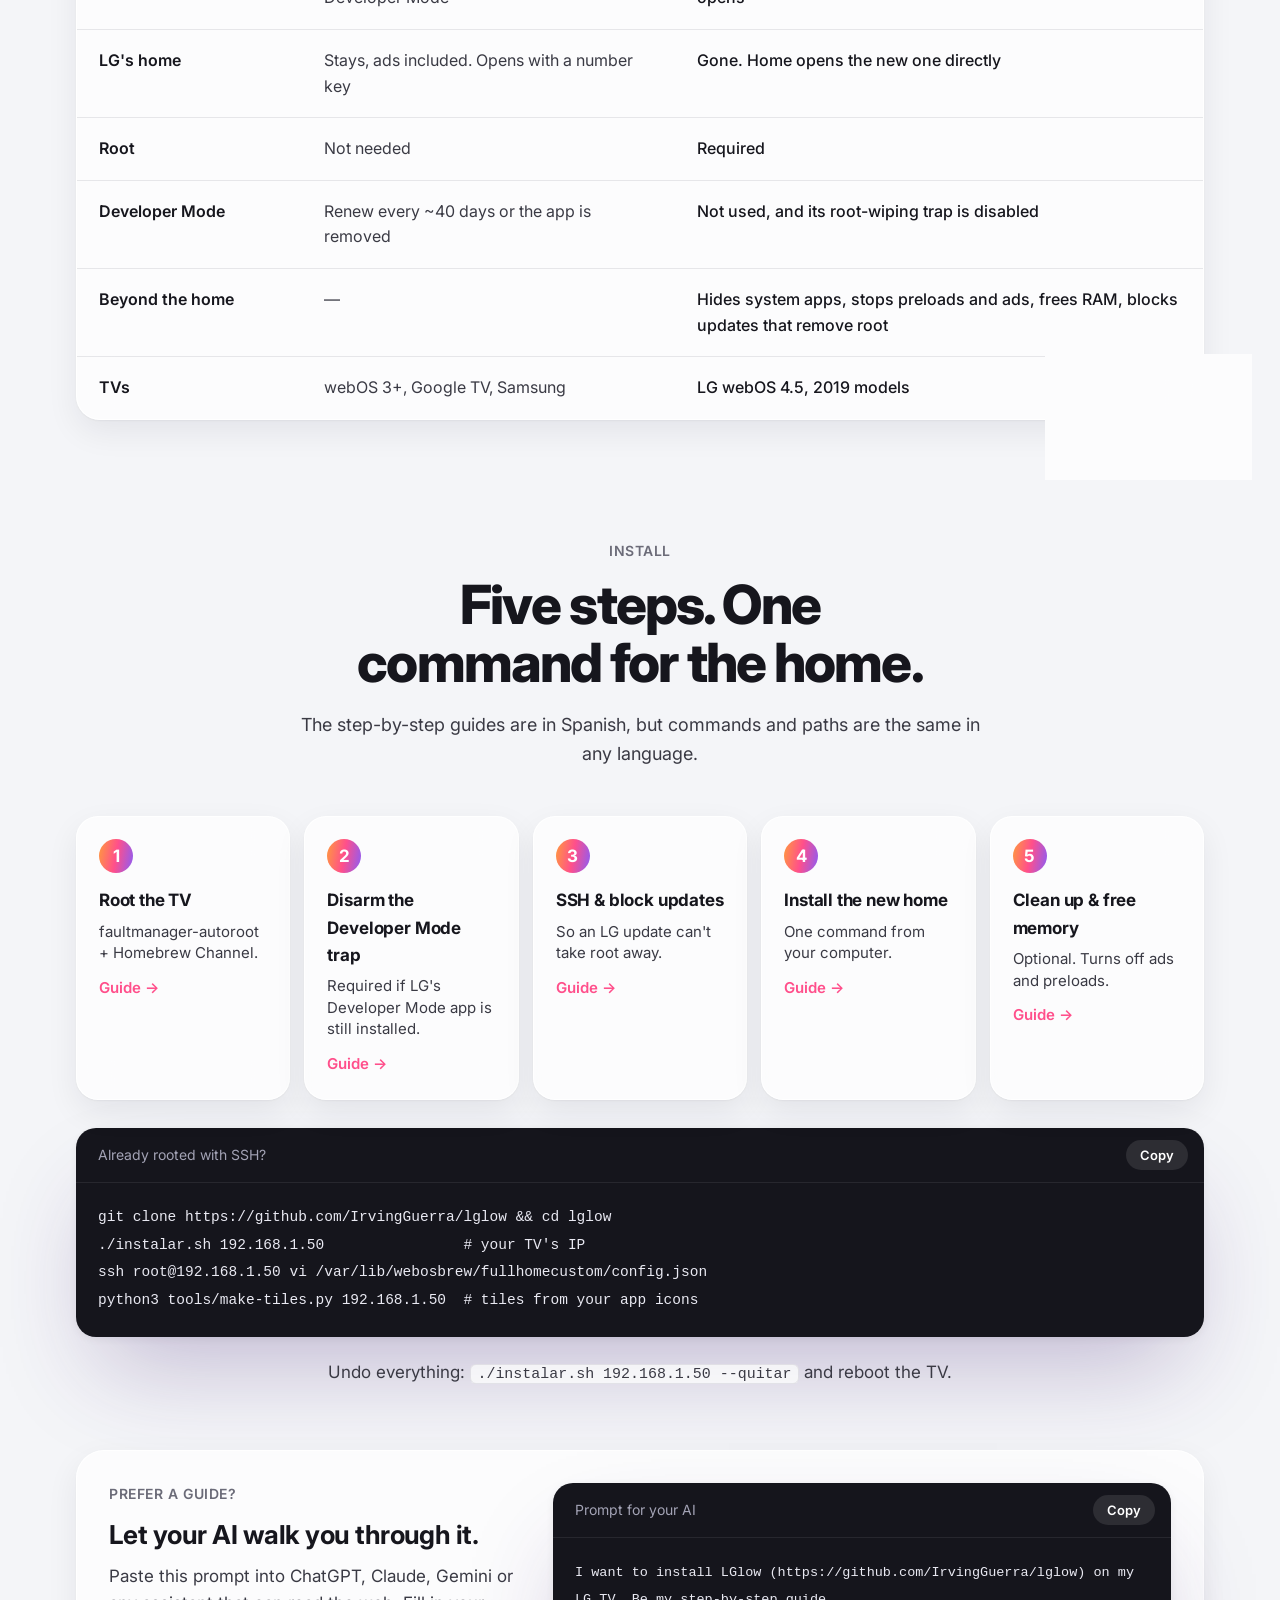
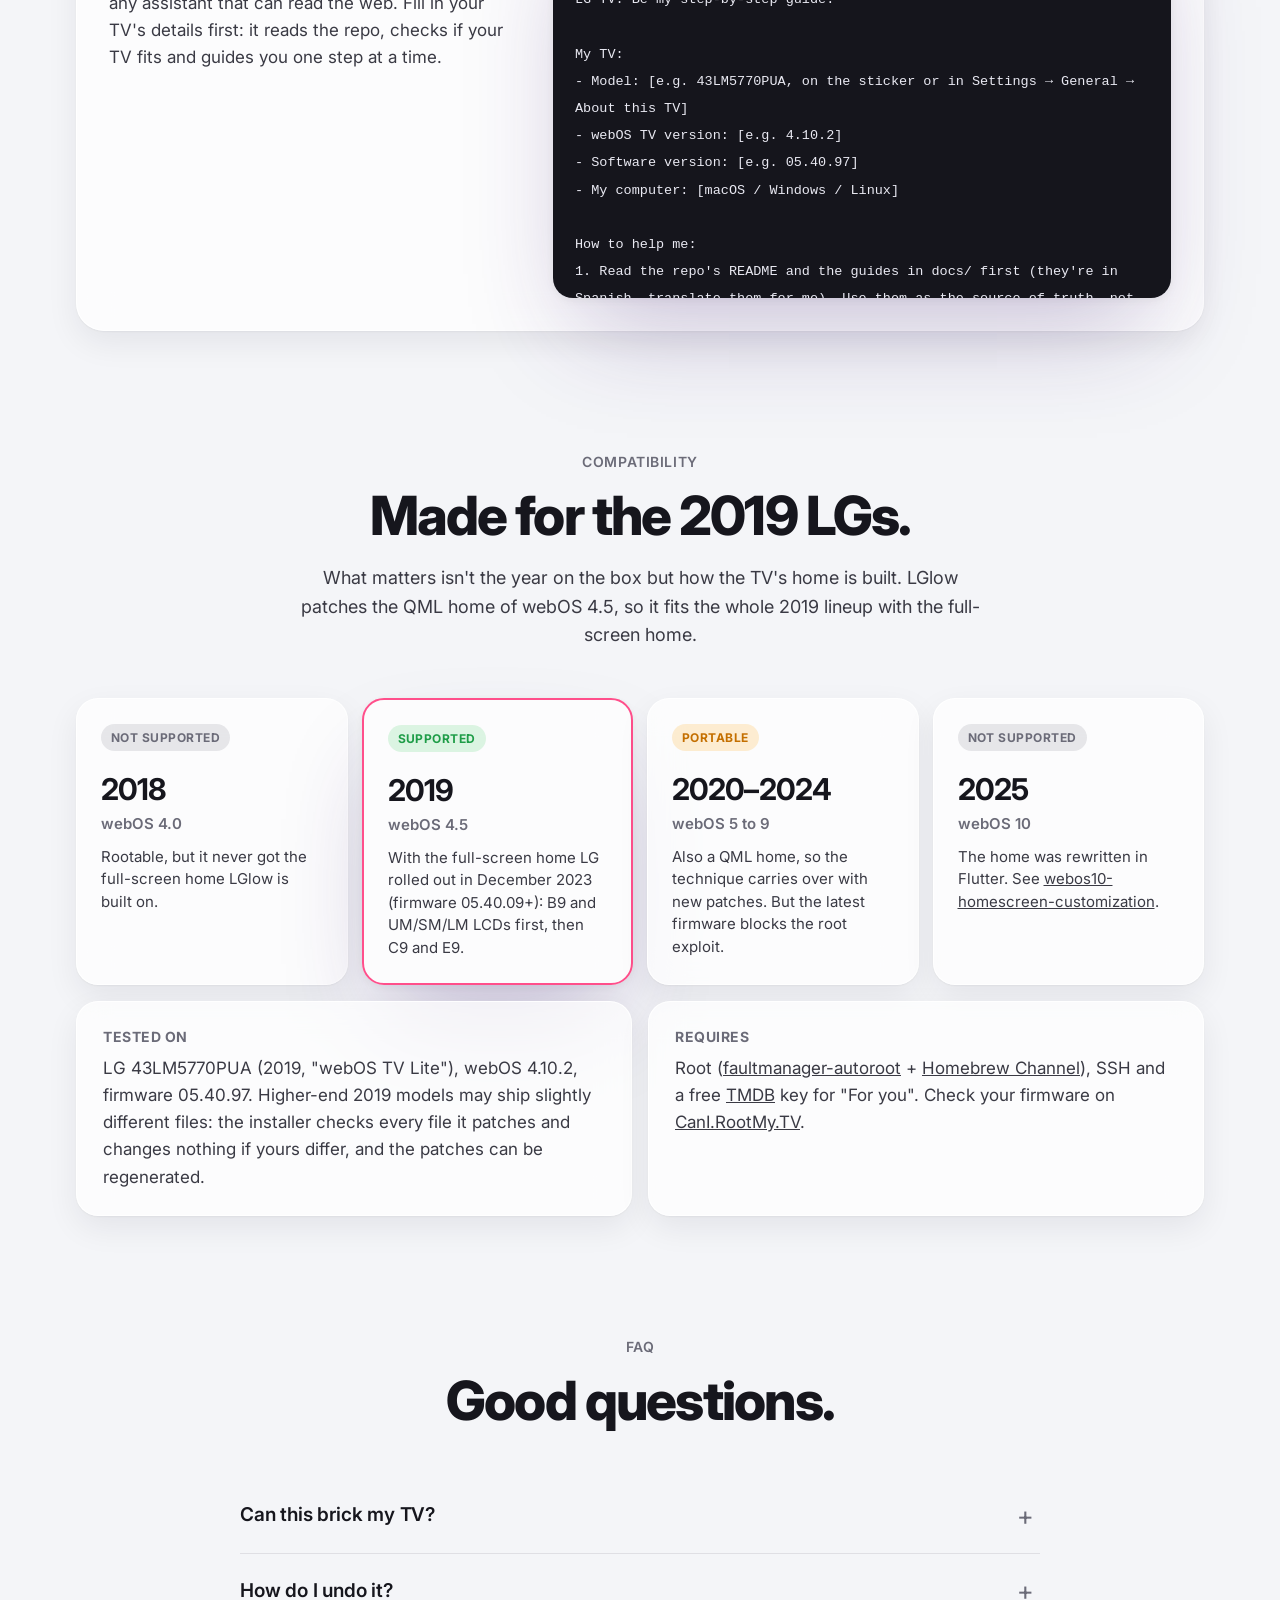
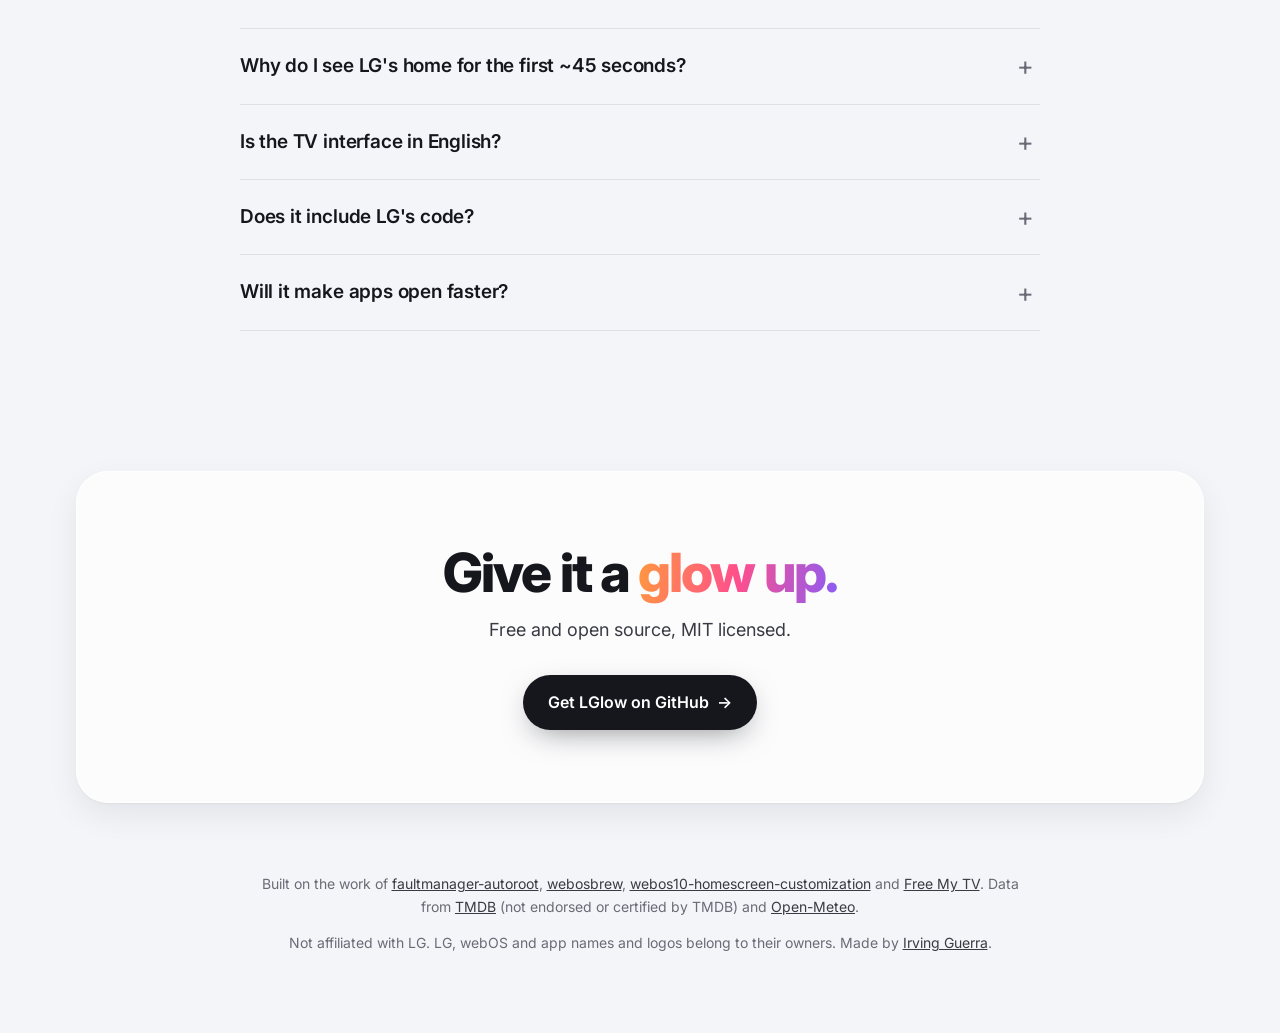
==== commit e217cd15: "Web en español, prompt para IA y compatibilidad corregida - site/es/ generada con tools/sitio-es.py;" ====
--- a/site/index.html
+++ b/site/index.html
@@ -3,16 +3,27 @@
 <head>
   <meta charset="utf-8">
   <meta name="viewport" content="width=device-width, initial-scale=1, viewport-fit=cover">
-  <script>document.documentElement.classList.add("js")</script>
+  <script>
+    document.documentElement.classList.add("js");
+    // Spanish browsers get the Spanish page; the EN/ES switch wins.
+    (function () {
+      var lang;
+      try { lang = localStorage.getItem("lang"); } catch (e) {}
+      if (!lang && /^es\b/i.test(navigator.language || "")) location.replace("es/" + location.hash);
+    })();
+  </script>
   <title>LGlow — your old LG TV needs a glow up</title>
-  <meta name="description" content="A clean, fast, ad-free home screen for 2019 LG TVs on webOS 4.x. Trending picks from your own apps, the weather at a glance, big app tiles and more free memory. Open source, one command to undo.">
+  <meta name="description" content="A clean, fast, ad-free home screen for 2019 LG TVs on webOS 4.5. Trending picks from your own apps, the weather at a glance, big app tiles and more free memory. Open source, one command to undo.">
   <link rel="canonical" href="https://irvingguerra.github.io/lglow/">
+  <link rel="alternate" hreflang="en" href="https://irvingguerra.github.io/lglow/">
+  <link rel="alternate" hreflang="es" href="https://irvingguerra.github.io/lglow/es/">
+  <link rel="alternate" hreflang="x-default" href="https://irvingguerra.github.io/lglow/">
   <meta name="theme-color" content="#f4f5f8" media="(prefers-color-scheme: light)">
   <meta name="theme-color" content="#0b0c10" media="(prefers-color-scheme: dark)">
   <meta property="og:type" content="website">
   <meta property="og:url" content="https://irvingguerra.github.io/lglow/">
   <meta property="og:title" content="LGlow — your old LG TV needs a glow up">
-  <meta property="og:description" content="A clean, fast, ad-free home screen for 2019 LG TVs on webOS 4.x. Open source, one command to undo.">
+  <meta property="og:description" content="A clean, fast, ad-free home screen for 2019 LG TVs on webOS 4.5. Open source, one command to undo.">
   <meta property="og:image" content="https://irvingguerra.github.io/lglow/og.jpg">
   <meta property="og:image:width" content="1200">
   <meta property="og:image:height" content="630">
@@ -38,6 +49,7 @@
       <a href="#install">Install</a>
       <a href="#faq">FAQ</a>
     </nav>
+    <a class="lang" href="es/" hreflang="es" lang="es" data-lang="es" aria-label="Leer en español">ES</a>
     <a class="btn btn-dark btn-sm" href="https://github.com/IrvingGuerra/lglow" rel="noopener">
       <svg class="gh" viewBox="0 0 16 16" aria-hidden="true"><path d="M8 0C3.58 0 0 3.58 0 8c0 3.54 2.29 6.53 5.47 7.59.4.07.55-.17.55-.38 0-.19-.01-.82-.01-1.49-2.01.37-2.53-.49-2.69-.94-.09-.23-.48-.94-.82-1.13-.28-.15-.68-.52-.01-.53.63-.01 1.08.58 1.23.82.72 1.21 1.87.87 2.33.66.07-.52.28-.87.51-1.07-1.78-.2-3.64-.89-3.64-3.95 0-.87.31-1.59.82-2.15-.08-.2-.36-1.02.08-2.12 0 0 .67-.21 2.2.82.64-.18 1.32-.27 2-.27.68 0 1.36.09 2 .27 1.53-1.04 2.2-.82 2.2-.82.44 1.1.16 1.92.08 2.12.51.56.82 1.27.82 2.15 0 3.07-1.87 3.75-3.65 3.95.29.25.54.73.54 1.48 0 1.07-.01 1.93-.01 2.2 0 .21.15.46.55.38A8.013 8.013 0 0016 8c0-4.42-3.58-8-8-8z"/></svg>
       <span>GitHub</span>
@@ -46,7 +58,7 @@
 
   <main id="top">
     <section class="hero">
-      <p class="kicker" data-reveal>Open source · LG webOS 4.x · 2019 TVs</p>
+      <p class="kicker" data-reveal>Open source · LG webOS 4.5 · 2019 TVs</p>
       <h1 data-reveal>Your old LG needs a <span class="glow">glow&nbsp;up.</span></h1>
       <p class="lede" data-reveal>A clean, fast, ad-free home screen built on top of the stock one. Trending picks from your own apps, the weather at a glance, big app tiles, and more free memory. One command to undo.</p>
       <div class="cta" data-reveal>
@@ -165,7 +177,7 @@
             <tr><th>Root</th><td data-label="Free My TV">Not needed</td><td class="hl" data-label="LGlow">Required</td></tr>
             <tr><th>Developer Mode</th><td data-label="Free My TV">Renew every ~40 days or the app is removed</td><td class="hl" data-label="LGlow">Not used, and its root-wiping trap is disabled</td></tr>
             <tr><th>Beyond the home</th><td data-label="Free My TV">—</td><td class="hl" data-label="LGlow">Hides system apps, stops preloads and ads, frees RAM, blocks updates that remove root</td></tr>
-            <tr><th>TVs</th><td data-label="Free My TV">webOS 3+, Google TV, Samsung</td><td class="hl" data-label="LGlow">LG webOS 4.x (tested on a 2019 model)</td></tr>
+            <tr><th>TVs</th><td data-label="Free My TV">webOS 3+, Google TV, Samsung</td><td class="hl" data-label="LGlow">LG webOS 4.5, 2019 models</td></tr>
           </tbody>
         </table>
       </div>
@@ -185,25 +197,57 @@
         <li data-reveal><span class="n">5</span><div><h3>Clean up &amp; free memory</h3><p>Optional. Turns off ads and preloads.</p><a href="https://github.com/IrvingGuerra/lglow/blob/main/docs/06-limpieza-y-memoria.md" rel="noopener">Guide →</a></div></li>
       </ol>
       <div class="code" data-reveal>
-        <div class="code-bar"><span>Already rooted with SSH?</span><button class="copy" type="button">Copy</button></div>
+        <div class="code-bar"><span>Already rooted with SSH?</span><button class="copy" type="button" data-strip>Copy</button></div>
 <pre><code>git clone https://github.com/IrvingGuerra/lglow &amp;&amp; cd lglow
 ./instalar.sh 192.168.1.50                # your TV's IP
 ssh root@192.168.1.50 vi /var/lib/webosbrew/fullhomecustom/config.json
 python3 tools/make-tiles.py 192.168.1.50  # tiles from your app icons</code></pre>
       </div>
       <p class="note" data-reveal>Undo everything: <code>./instalar.sh 192.168.1.50 --quitar</code> and reboot the TV.</p>
+
+      <div class="ai" data-reveal>
+        <div class="ai-copy">
+          <p class="kicker">Prefer a guide?</p>
+          <h3>Let your AI walk you through it.</h3>
+          <p>Paste this prompt into ChatGPT, Claude, Gemini or any assistant that can read the web. Fill in your TV's details first: it reads the repo, checks if your TV fits and guides you one step at a time.</p>
+        </div>
+        <div class="code code-prompt">
+          <div class="code-bar"><span>Prompt for your AI</span><button class="copy" type="button">Copy</button></div>
+<pre><code>I want to install LGlow (https://github.com/IrvingGuerra/lglow) on my LG TV. Be my step-by-step guide.
+
+My TV:
+- Model: [e.g. 43LM5770PUA, on the sticker or in Settings → General → About this TV]
+- webOS TV version: [e.g. 4.10.2]
+- Software version: [e.g. 05.40.97]
+- My computer: [macOS / Windows / Linux]
+
+How to help me:
+1. Read the repo's README and the guides in docs/ first (they're in Spanish, translate them for me). Use them as the source of truth, not your memory.
+2. Check compatibility before anything else. LGlow is made for 2019 LG TVs on webOS 4.5 with the full-screen home (com.webos.app.fullhome, firmware 05.40.09 or newer). Tell me honestly if my TV fits, and have me check root status on https://cani.rootmy.tv.
+3. Walk me through the guides in order: 01 root, 02 Developer Mode trap, 03 SSH and update blocking, 04 install, 06 optional cleanup. One step at a time: wait for me to confirm or paste the output before moving on.
+4. Explain what each command does before I run it, and warn me clearly before anything risky.
+5. Never suggest writing to LG's read-only partitions, never tell me to open, reinstall or update LG's Developer Mode app, and don't update the TV's firmware.
+6. If the installer says the files don't match my firmware, don't force it: help me port the patches following docs/05-como-funciona.md ("Regenerar los parches para otro firmware").
+7. If something goes wrong, the way back is ./instalar.sh &lt;TV IP&gt; --quitar and a reboot (docs/07-problemas-y-desinstalar.md).</code></pre>
+        </div>
+      </div>
     </section>
 
     <section class="section" id="compat">
       <div class="head" data-reveal>
         <p class="kicker">Compatibility</p>
         <h2>Made for the 2019 LGs.</h2>
+        <p>What matters isn't the year on the box but how the TV's home is built. LGlow patches the QML home of webOS 4.5, so it fits the whole 2019 lineup with the full-screen home.</p>
+      </div>
+      <div class="years">
+        <div class="year" data-reveal><span class="badge no">Not supported</span><h3>2018</h3><p class="os">webOS 4.0</p><p>Rootable, but it never got the full-screen home LGlow is built on.</p></div>
+        <div class="year yes" data-reveal><span class="badge ok">Supported</span><h3>2019</h3><p class="os">webOS 4.5</p><p>With the full-screen home LG rolled out in December 2023 (firmware 05.40.09+): B9 and UM/SM/LM LCDs first, then C9 and E9.</p></div>
+        <div class="year" data-reveal><span class="badge port">Portable</span><h3>2020–2024</h3><p class="os">webOS 5 to 9</p><p>Also a QML home, so the technique carries over with new patches. But the latest firmware blocks the root exploit.</p></div>
+        <div class="year" data-reveal><span class="badge no">Not supported</span><h3>2025</h3><p class="os">webOS 10</p><p>The home was rewritten in Flutter. See <a href="https://github.com/mareklarek/webos10-homescreen-customization" rel="noopener">webos10-homescreen-customization</a>.</p></div>
       </div>
       <dl class="compat" data-reveal>
-        <div><dt>Tested on</dt><dd>LG 43LM5770PUA (2019), webOS 4.10.2, firmware 05.40.97</dd></div>
-        <div><dt>Should work on</dt><dd>Other 2019 LGs on webOS 4.5 with the 2025 home. The installer checks every file it patches and changes nothing if they don't match.</dd></div>
-        <div><dt>Requires</dt><dd>Root (<a href="https://github.com/throwaway96/faultmanager-autoroot" rel="noopener">faultmanager-autoroot</a> + <a href="https://github.com/webosbrew/webos-homebrew-channel" rel="noopener">Homebrew Channel</a>), SSH and a free <a href="https://www.themoviedb.org/settings/api" rel="noopener">TMDB</a> key for "For you".</dd></div>
-        <div><dt>Not for</dt><dd>webOS 5 or newer. On webOS 10, see <a href="https://github.com/mareklarek/webos10-homescreen-customization" rel="noopener">webos10-homescreen-customization</a>.</dd></div>
+        <div><dt>Tested on</dt><dd>LG 43LM5770PUA (2019, "webOS TV Lite"), webOS 4.10.2, firmware 05.40.97. Higher-end 2019 models may ship slightly different files: the installer checks every file it patches and changes nothing if yours differ, and the patches can be regenerated.</dd></div>
+        <div><dt>Requires</dt><dd>Root (<a href="https://github.com/throwaway96/faultmanager-autoroot" rel="noopener">faultmanager-autoroot</a> + <a href="https://github.com/webosbrew/webos-homebrew-channel" rel="noopener">Homebrew Channel</a>), SSH and a free <a href="https://www.themoviedb.org/settings/api" rel="noopener">TMDB</a> key for "For you". Check your firmware on <a href="https://cani.rootmy.tv" rel="noopener">CanI.RootMy.TV</a>.</dd></div>
       </dl>
     </section>
 
--- a/site/styles.css
+++ b/site/styles.css
@@ -104,6 +104,8 @@
 }
 .brand { display: flex; align-items: center; gap: 10px; font-weight: 800; font-size: 19px; letter-spacing: -0.02em; text-decoration: none; }
 .links { display: flex; gap: 22px; margin-left: auto; }
+.lang { padding: 8px 10px; border-radius: 10px; font-size: 14px; font-weight: 700; letter-spacing: 0.04em; text-decoration: none; color: var(--ink-2); }
+.lang:hover { color: var(--ink); background: var(--card); }
 .links a { text-decoration: none; color: var(--ink-2); font-size: 15px; font-weight: 500; }
 .links a:hover { color: var(--ink); }
 
@@ -125,6 +127,7 @@
 .hero { text-align: center; padding: 96px 0 40px; }
 .kicker { margin: 0 0 14px; font-size: 14px; font-weight: 600; letter-spacing: 0.04em; text-transform: uppercase; color: var(--muted); }
 h1 { margin: 0 auto; max-width: 13ch; font-size: clamp(44px, 8.4vw, 96px); line-height: 1.02; letter-spacing: -0.045em; font-weight: 800; text-wrap: balance; }
+html[lang="es"] h1 { max-width: 17ch; }
 h2 { margin: 0; font-size: clamp(32px, 5vw, 54px); line-height: 1.08; letter-spacing: -0.035em; font-weight: 800; text-wrap: balance; }
 h3 { margin: 0 0 6px; font-size: 19px; letter-spacing: -0.01em; }
 .glow { background: var(--glow); -webkit-background-clip: text; background-clip: text; color: transparent; }
@@ -212,7 +215,25 @@
 .code code { font-size: 14.5px; line-height: 1.75; }
 .note { text-align: center; color: var(--ink-2); margin-top: 22px; }
 
+/* AI prompt */
+.ai { display: grid; grid-template-columns: 1fr 1.5fr; gap: 32px; align-items: start; margin-top: 64px; padding: 32px; background: var(--card); border: 1px solid var(--stroke); border-radius: 28px; box-shadow: var(--shadow); backdrop-filter: blur(16px); }
+.ai h3 { font-size: 26px; letter-spacing: -0.02em; line-height: 1.2; margin-bottom: 12px; }
+.ai-copy p:not(.kicker) { margin: 0; color: var(--ink-2); }
+.code-prompt { margin-top: 0; }
+.code-prompt pre { max-height: 360px; overflow: auto; }
+.code-prompt code { white-space: pre-wrap; font-size: 13.5px; line-height: 1.65; }
+
 /* Compatibility */
+.years { display: grid; grid-template-columns: repeat(4, 1fr); gap: 14px; margin-bottom: 16px; }
+.year { padding: 24px; background: var(--card); border: 1px solid var(--stroke); border-radius: 22px; box-shadow: var(--shadow); backdrop-filter: blur(16px); }
+.year.yes { border: 2px solid #ff4f8b; box-shadow: var(--shadow-big); }
+.year h3 { margin: 14px 0 0; font-size: 30px; letter-spacing: -0.03em; }
+.year .os { margin: 0 0 10px; font-weight: 600; color: var(--muted); font-size: 15px; }
+.year p { margin: 0; color: var(--ink-2); font-size: 15px; line-height: 1.5; }
+.badge { display: inline-block; padding: 4px 10px; border-radius: 999px; font-size: 12px; font-weight: 700; letter-spacing: 0.04em; text-transform: uppercase; }
+.badge.ok { background: rgba(52, 199, 89, 0.16); color: #1f9d48; }
+.badge.port { background: rgba(255, 159, 10, 0.18); color: #c46f00; }
+.badge.no { background: var(--line); color: var(--muted); }
 .compat { display: grid; grid-template-columns: repeat(2, 1fr); gap: 16px; margin: 0; }
 .compat div { padding: 24px 26px; background: var(--card); border: 1px solid var(--stroke); border-radius: 22px; box-shadow: var(--shadow); backdrop-filter: blur(16px); }
 .compat dt { font-size: 14px; font-weight: 700; text-transform: uppercase; letter-spacing: 0.04em; color: var(--muted); margin-bottom: 6px; }
@@ -244,6 +265,8 @@
 }
 
 @media (max-width: 1000px) {
+  .years { grid-template-columns: repeat(2, 1fr); }
+  .ai { grid-template-columns: 1fr; }
   .steps { grid-template-columns: repeat(2, 1fr); }
   .stats { grid-template-columns: repeat(2, 1fr); }
   .grid { grid-template-columns: repeat(2, 1fr); }
@@ -258,7 +281,10 @@
   .tv-screen { padding: 5px; border-radius: 14px; }
   .tv-screen img { border-radius: 9px; }
   .section { padding-top: 88px; }
-  .grid, .shots, .compat, .steps { grid-template-columns: 1fr; }
+  .grid, .shots, .compat, .steps, .years { grid-template-columns: 1fr; }
+  .ai { padding: 22px; margin-top: 48px; }
+  .nav .lang { margin-left: auto; }
+  .nav .lang + .btn-sm { margin-left: 0; }
   .stat b { font-size: 32px; }
   .ba { border-radius: 14px; }
   .ba-tag { top: 10px; padding: 4px 10px; font-size: 11px; }
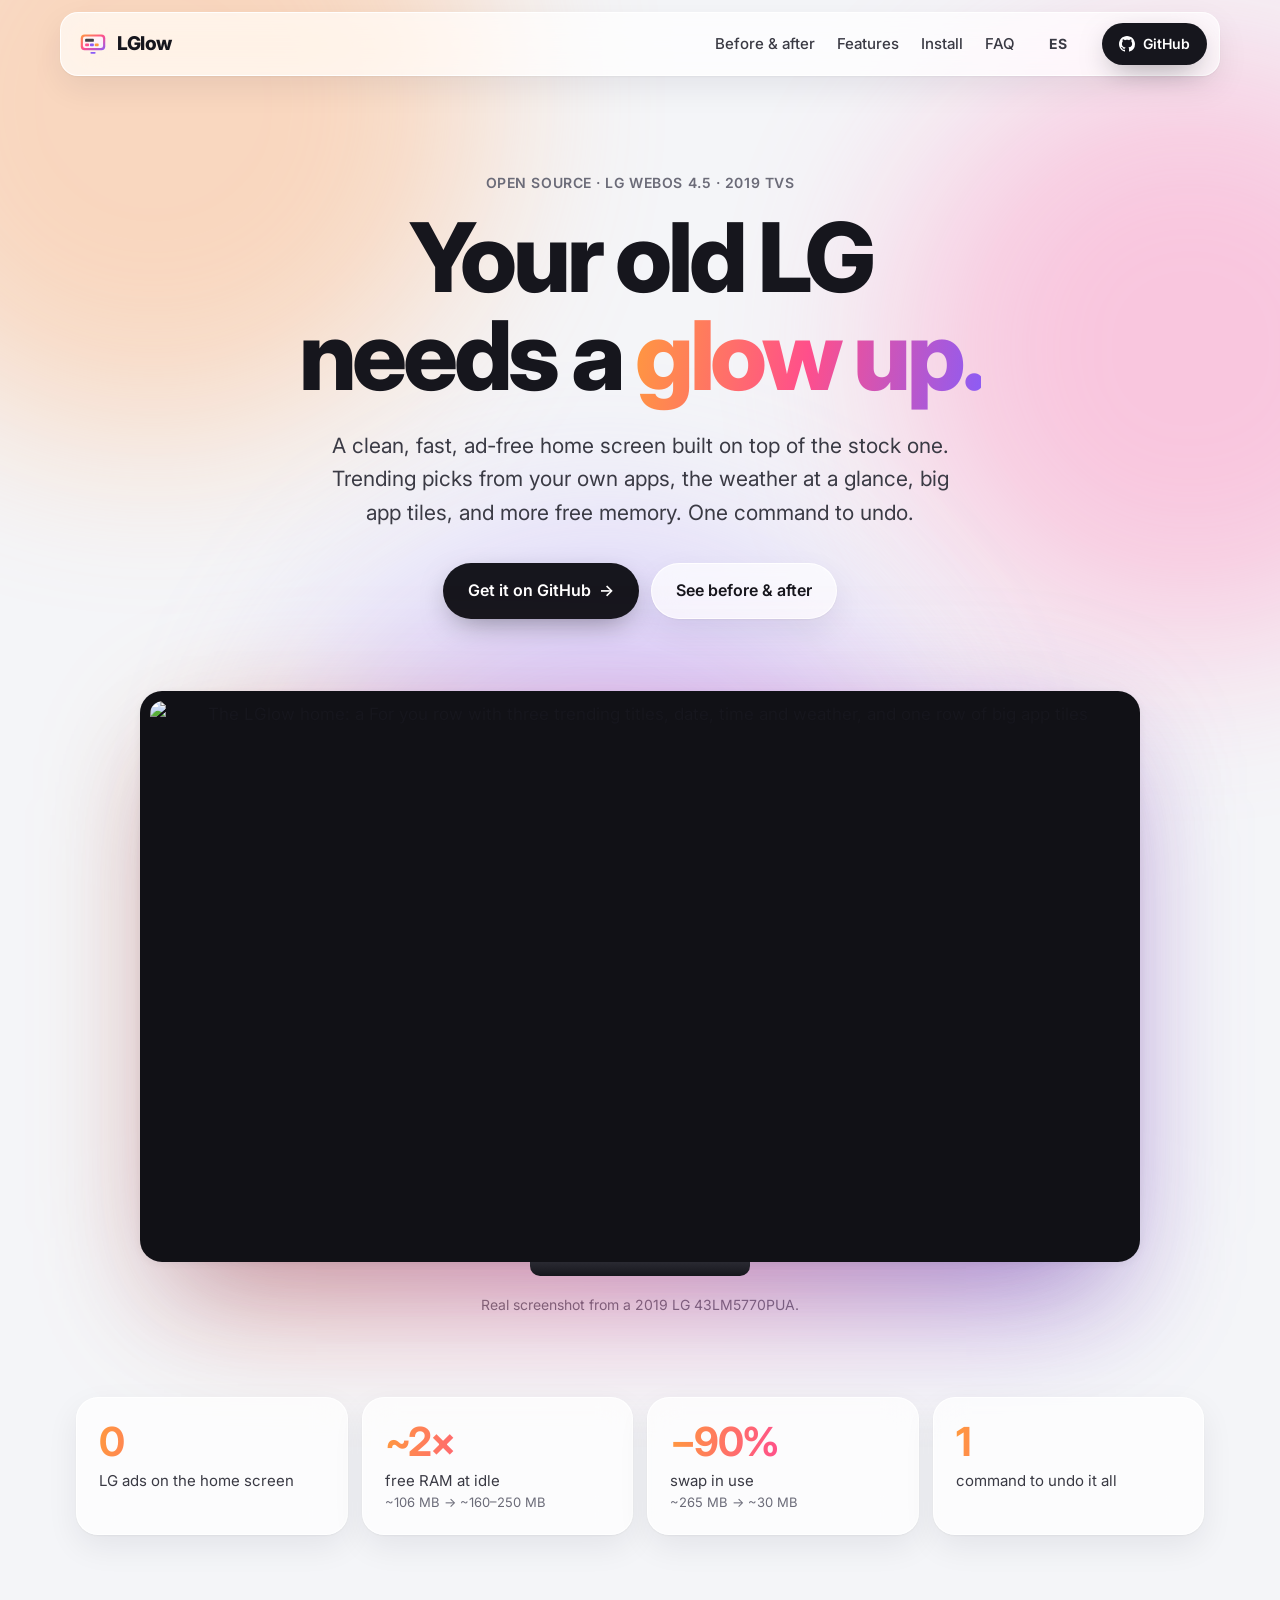
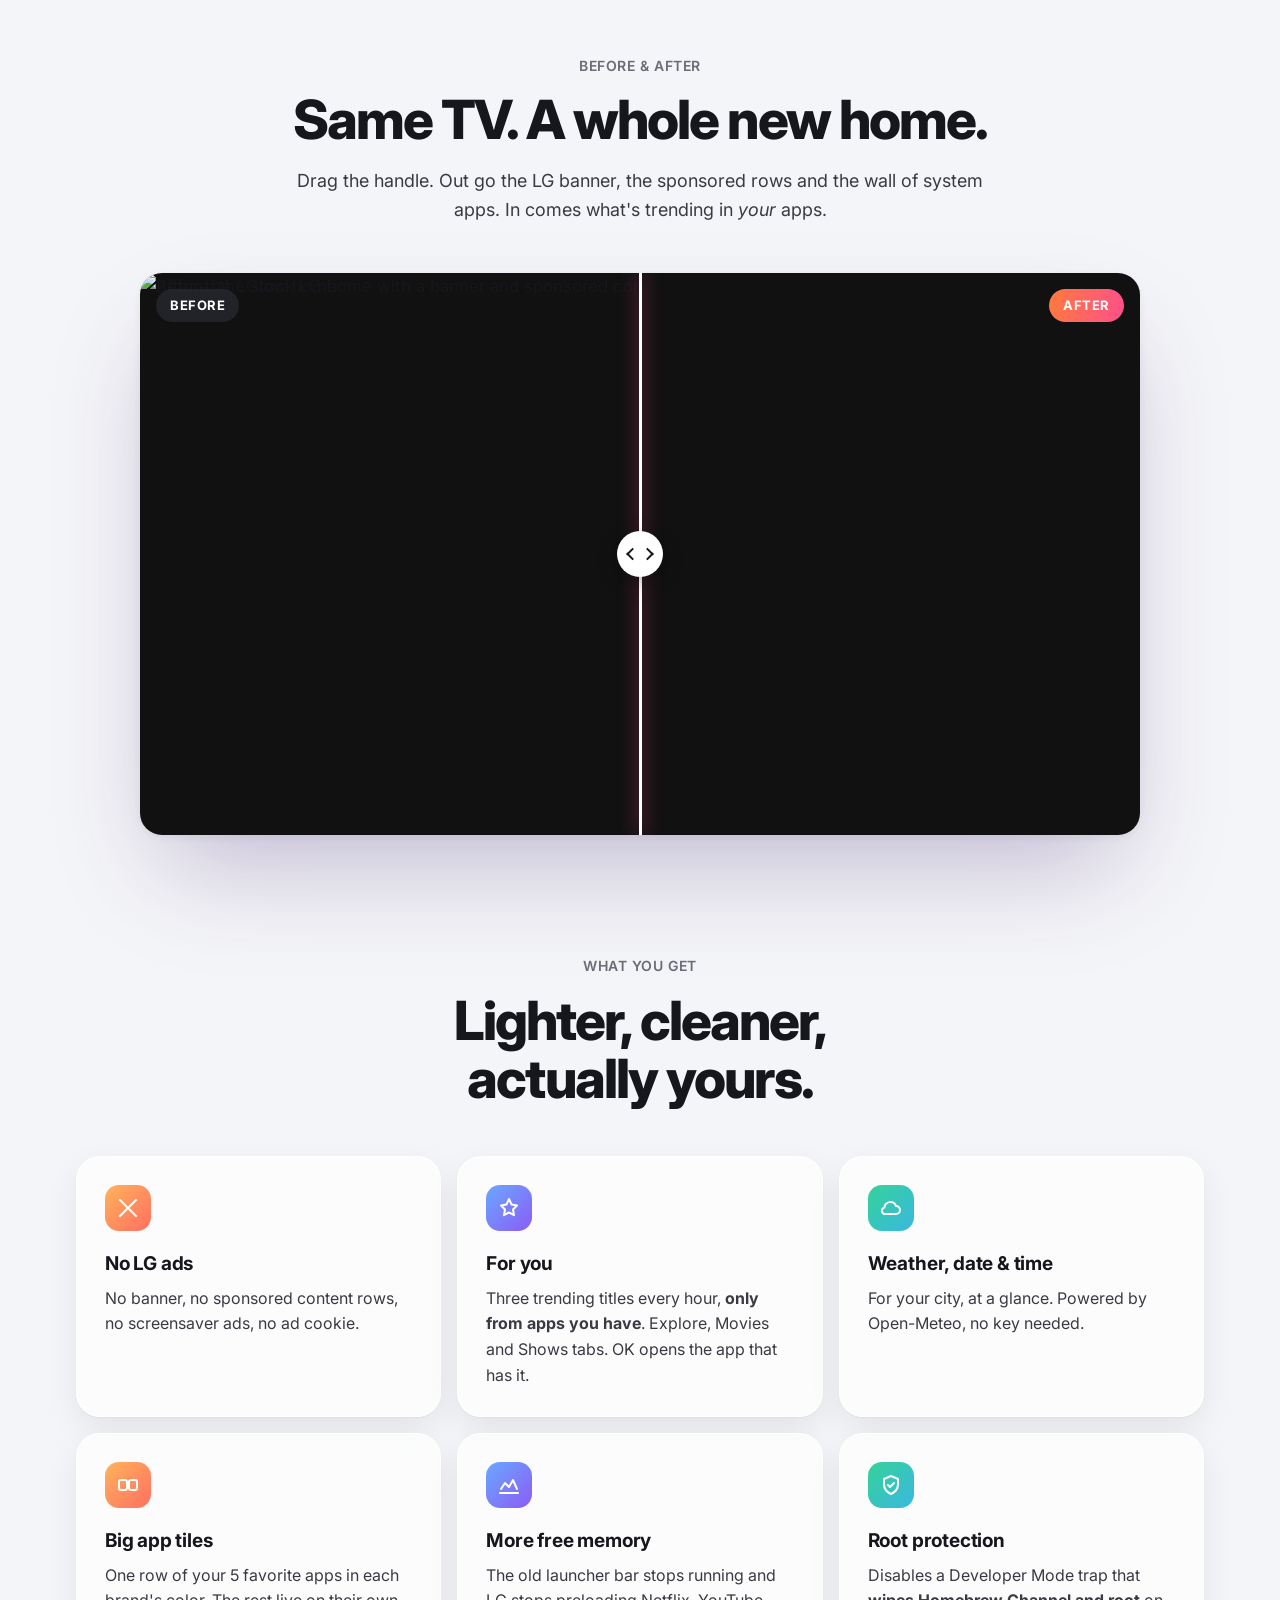
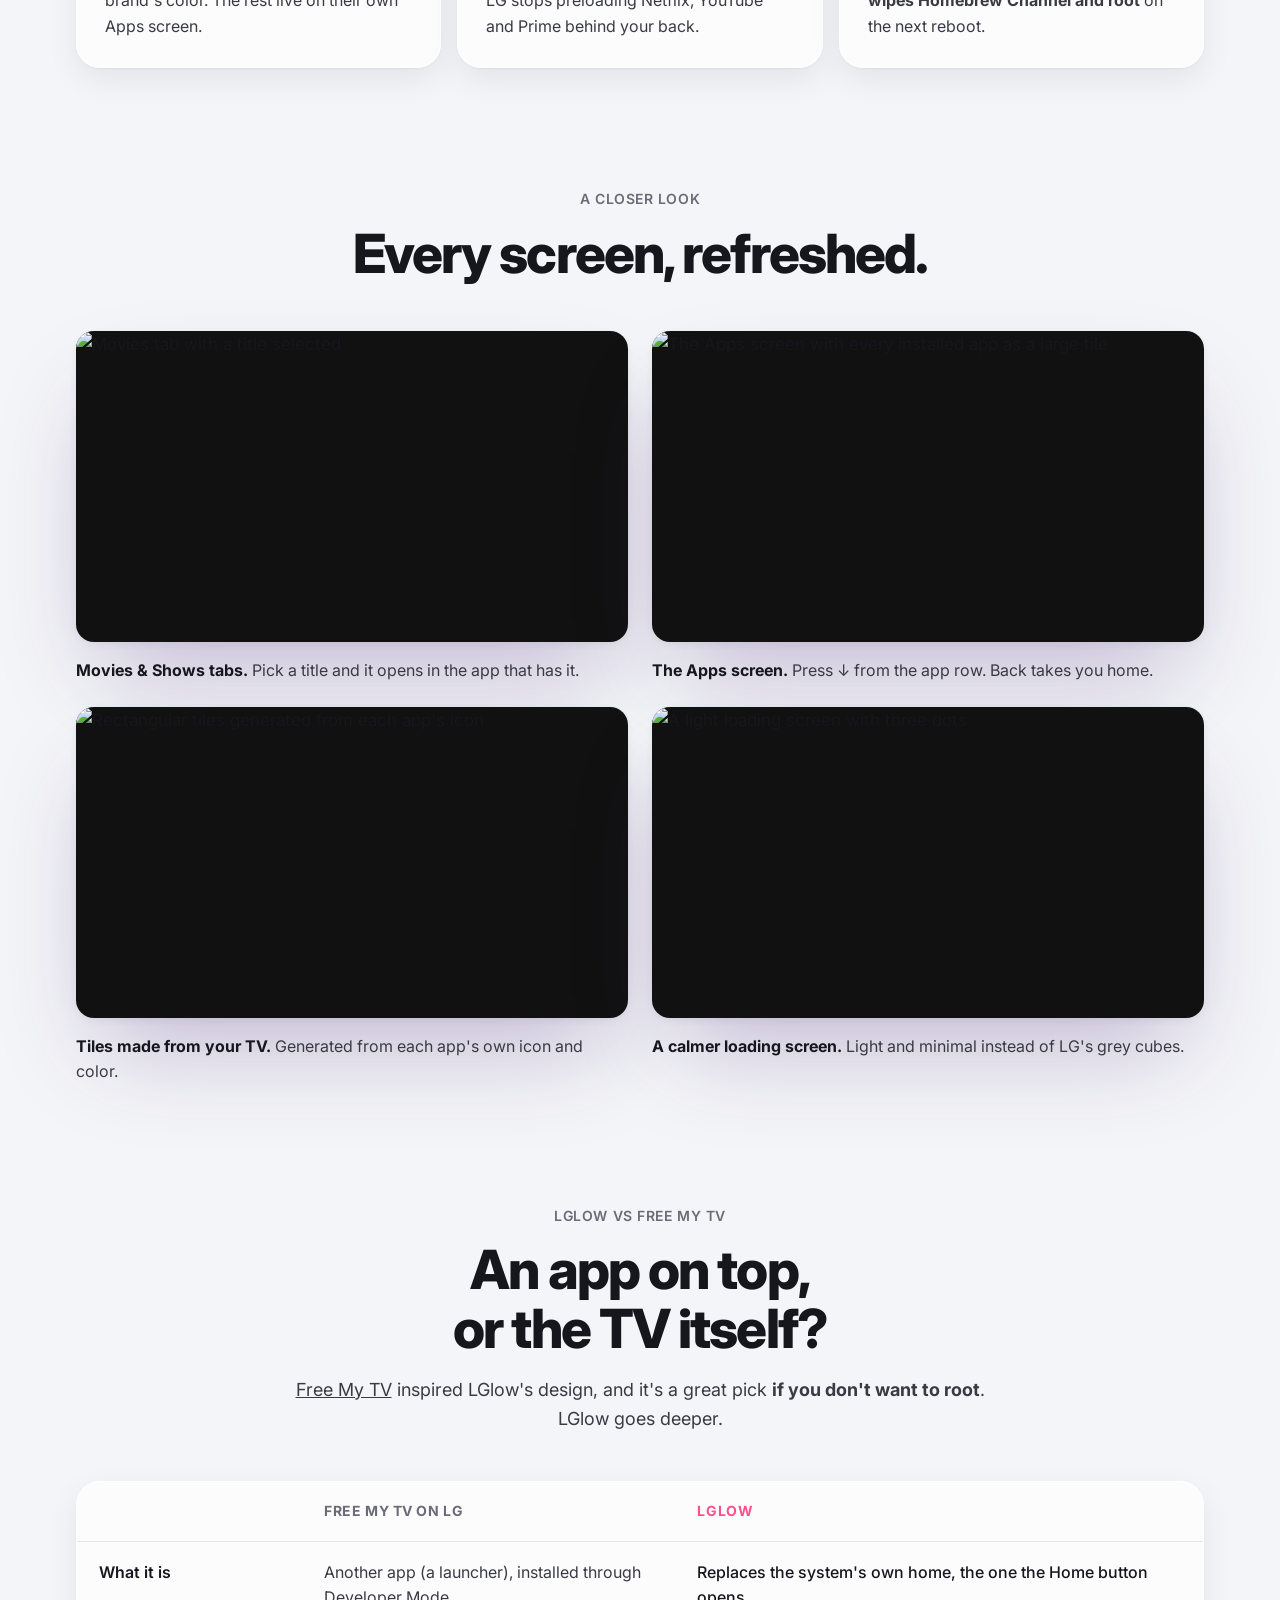
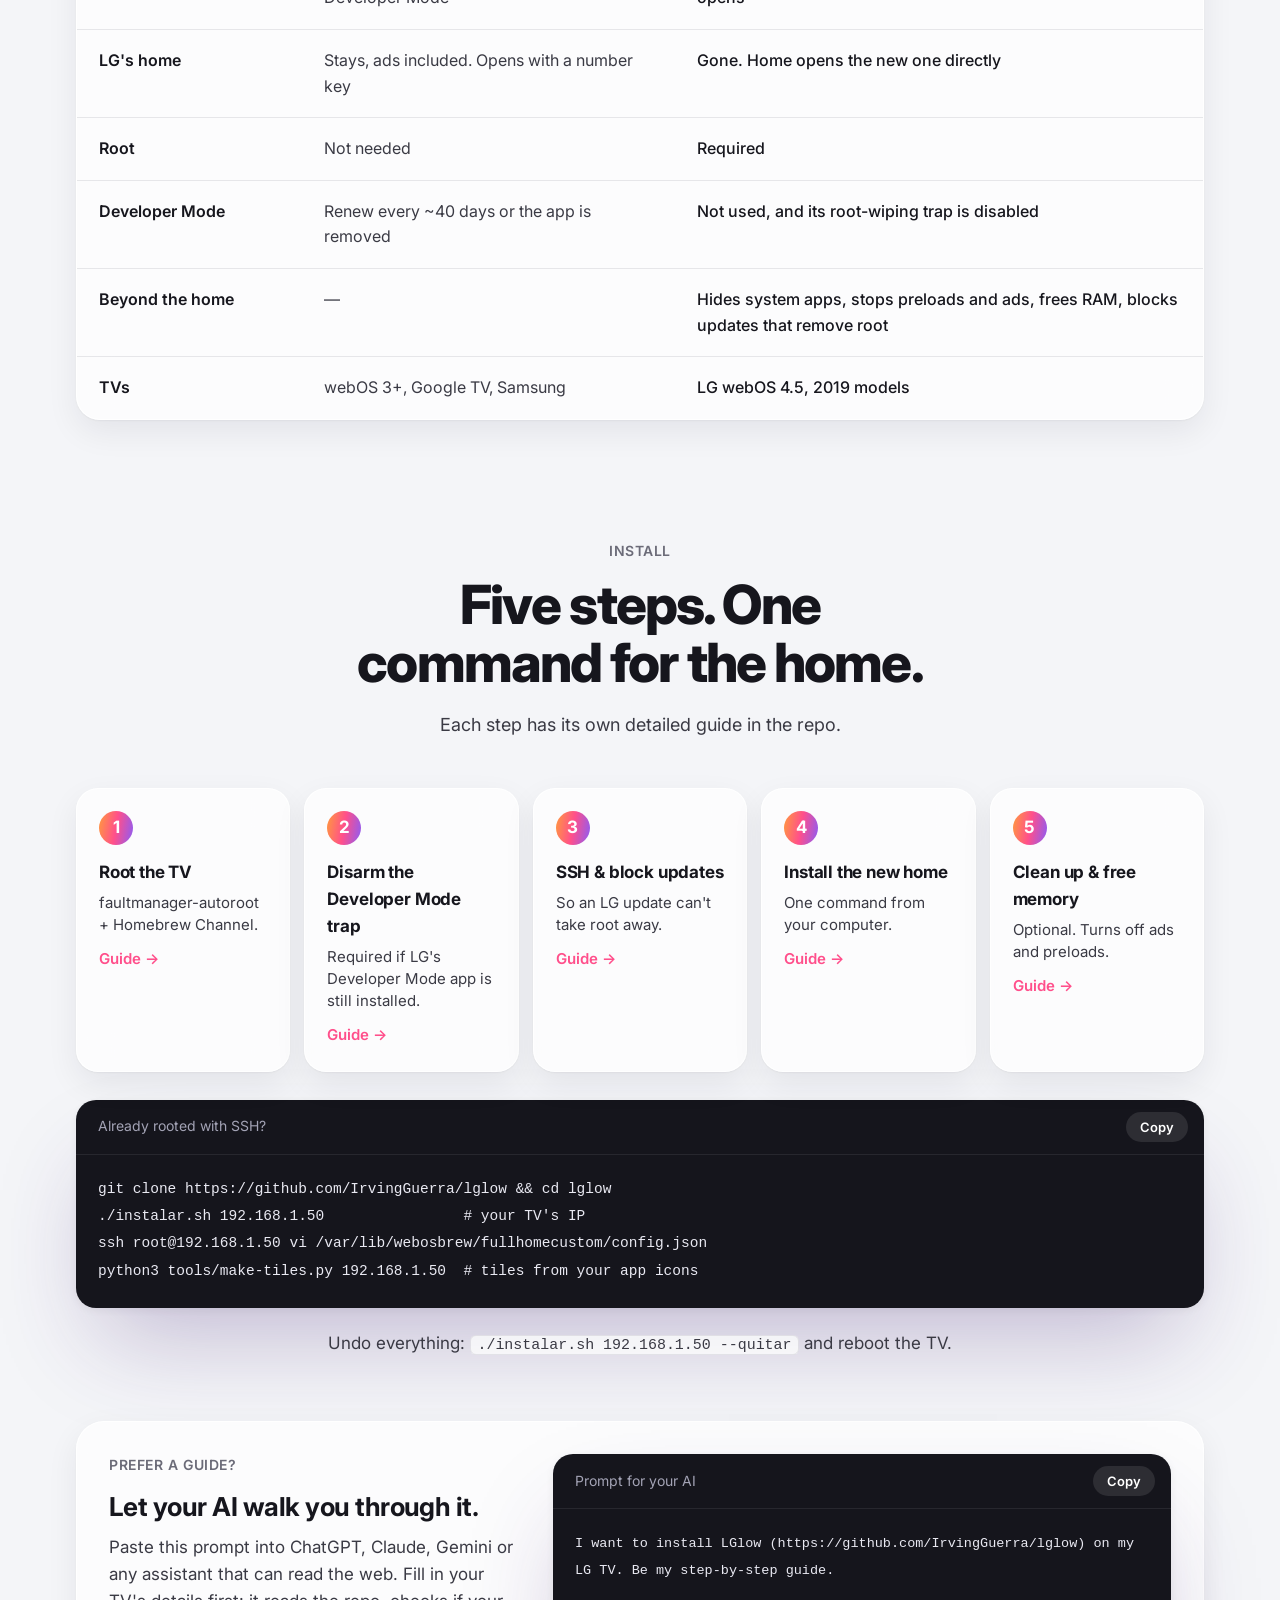
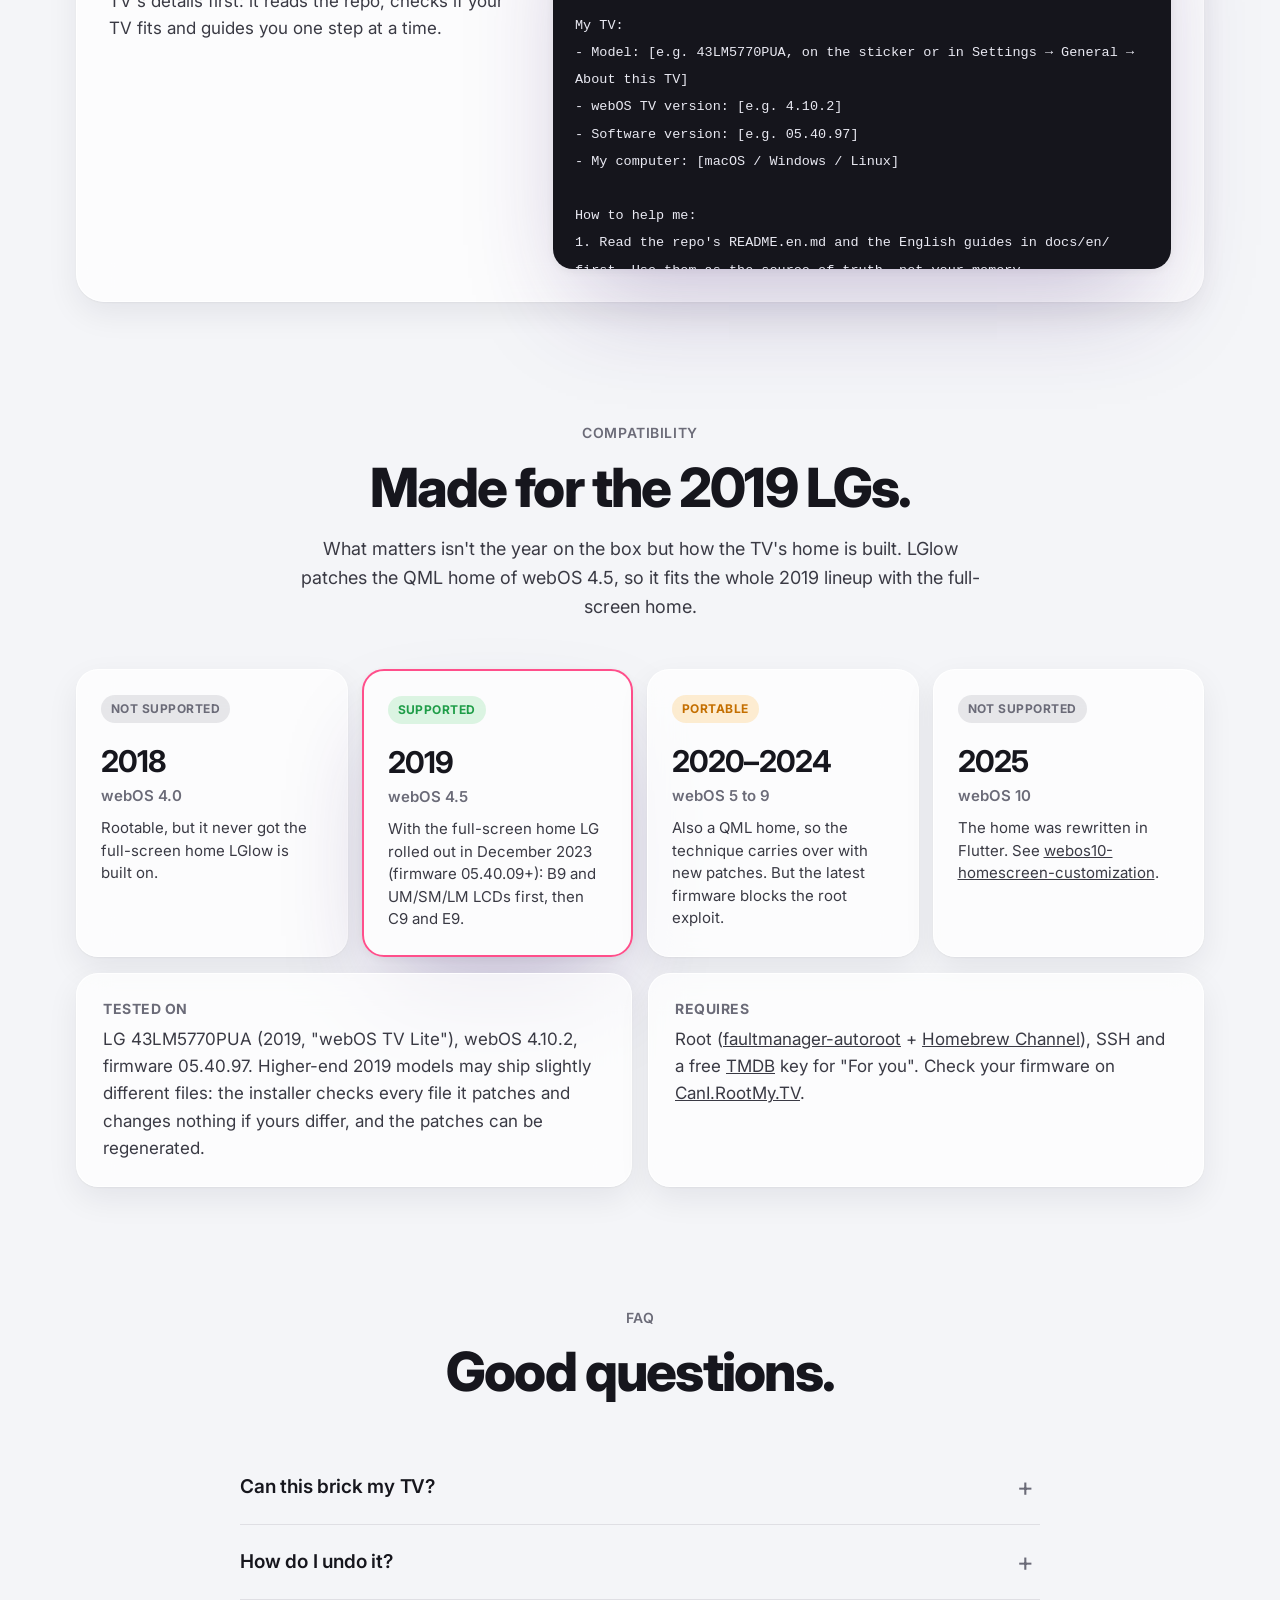
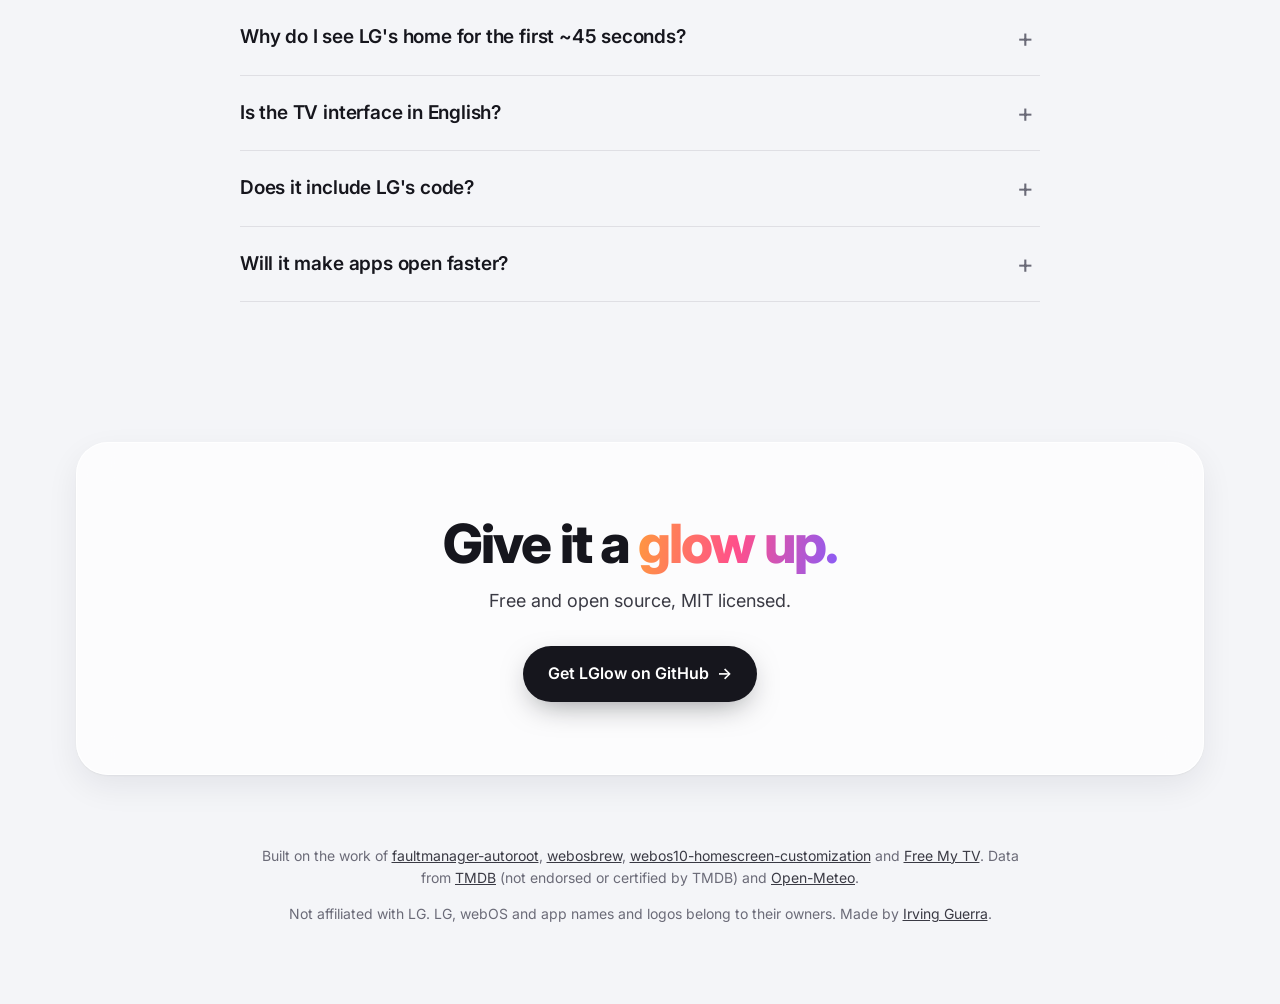
==== commit c709b35f: "Guías en inglés (docs/en/) enlazadas desde la web, README y prompt - Traducción de las 7 guías con n" ====
--- a/site/index.html
+++ b/site/index.html
@@ -187,14 +187,14 @@
       <div class="head" data-reveal>
         <p class="kicker">Install</p>
         <h2>Five steps. One command for the home.</h2>
-        <p>The step-by-step guides are in Spanish, but commands and paths are the same in any language.</p>
+        <p>Each step has its own detailed guide in the repo.</p>
       </div>
       <ol class="steps">
-        <li data-reveal><span class="n">1</span><div><h3>Root the TV</h3><p>faultmanager-autoroot + Homebrew Channel.</p><a href="https://github.com/IrvingGuerra/lglow/blob/main/docs/01-rootear.md" rel="noopener">Guide →</a></div></li>
-        <li data-reveal><span class="n">2</span><div><h3>Disarm the Developer Mode trap</h3><p>Required if LG's Developer Mode app is still installed.</p><a href="https://github.com/IrvingGuerra/lglow/blob/main/docs/02-trampa-developer-mode.md" rel="noopener">Guide →</a></div></li>
-        <li data-reveal><span class="n">3</span><div><h3>SSH &amp; block updates</h3><p>So an LG update can't take root away.</p><a href="https://github.com/IrvingGuerra/lglow/blob/main/docs/03-acceso-y-actualizaciones.md" rel="noopener">Guide →</a></div></li>
-        <li data-reveal><span class="n">4</span><div><h3>Install the new home</h3><p>One command from your computer.</p><a href="https://github.com/IrvingGuerra/lglow/blob/main/docs/04-instalar-home.md" rel="noopener">Guide →</a></div></li>
-        <li data-reveal><span class="n">5</span><div><h3>Clean up &amp; free memory</h3><p>Optional. Turns off ads and preloads.</p><a href="https://github.com/IrvingGuerra/lglow/blob/main/docs/06-limpieza-y-memoria.md" rel="noopener">Guide →</a></div></li>
+        <li data-reveal><span class="n">1</span><div><h3>Root the TV</h3><p>faultmanager-autoroot + Homebrew Channel.</p><a href="https://github.com/IrvingGuerra/lglow/blob/main/docs/en/01-root.md" rel="noopener">Guide →</a></div></li>
+        <li data-reveal><span class="n">2</span><div><h3>Disarm the Developer Mode trap</h3><p>Required if LG's Developer Mode app is still installed.</p><a href="https://github.com/IrvingGuerra/lglow/blob/main/docs/en/02-developer-mode-trap.md" rel="noopener">Guide →</a></div></li>
+        <li data-reveal><span class="n">3</span><div><h3>SSH &amp; block updates</h3><p>So an LG update can't take root away.</p><a href="https://github.com/IrvingGuerra/lglow/blob/main/docs/en/03-access-and-updates.md" rel="noopener">Guide →</a></div></li>
+        <li data-reveal><span class="n">4</span><div><h3>Install the new home</h3><p>One command from your computer.</p><a href="https://github.com/IrvingGuerra/lglow/blob/main/docs/en/04-install-home.md" rel="noopener">Guide →</a></div></li>
+        <li data-reveal><span class="n">5</span><div><h3>Clean up &amp; free memory</h3><p>Optional. Turns off ads and preloads.</p><a href="https://github.com/IrvingGuerra/lglow/blob/main/docs/en/06-cleanup-and-memory.md" rel="noopener">Guide →</a></div></li>
       </ol>
       <div class="code" data-reveal>
         <div class="code-bar"><span>Already rooted with SSH?</span><button class="copy" type="button" data-strip>Copy</button></div>
@@ -222,13 +222,13 @@
 - My computer: [macOS / Windows / Linux]
 
 How to help me:
-1. Read the repo's README and the guides in docs/ first (they're in Spanish, translate them for me). Use them as the source of truth, not your memory.
+1. Read the repo's README.en.md and the English guides in docs/en/ first. Use them as the source of truth, not your memory.
 2. Check compatibility before anything else. LGlow is made for 2019 LG TVs on webOS 4.5 with the full-screen home (com.webos.app.fullhome, firmware 05.40.09 or newer). Tell me honestly if my TV fits, and have me check root status on https://cani.rootmy.tv.
 3. Walk me through the guides in order: 01 root, 02 Developer Mode trap, 03 SSH and update blocking, 04 install, 06 optional cleanup. One step at a time: wait for me to confirm or paste the output before moving on.
 4. Explain what each command does before I run it, and warn me clearly before anything risky.
 5. Never suggest writing to LG's read-only partitions, never tell me to open, reinstall or update LG's Developer Mode app, and don't update the TV's firmware.
-6. If the installer says the files don't match my firmware, don't force it: help me port the patches following docs/05-como-funciona.md ("Regenerar los parches para otro firmware").
-7. If something goes wrong, the way back is ./instalar.sh &lt;TV IP&gt; --quitar and a reboot (docs/07-problemas-y-desinstalar.md).</code></pre>
+6. If the installer says the files don't match my firmware, don't force it: help me port the patches following docs/en/05-how-it-works.md ("Regenerating the patches for another firmware").
+7. If something goes wrong, the way back is ./instalar.sh &lt;TV IP&gt; --quitar and a reboot (docs/en/07-troubleshooting-and-uninstall.md).</code></pre>
         </div>
       </div>
     </section>
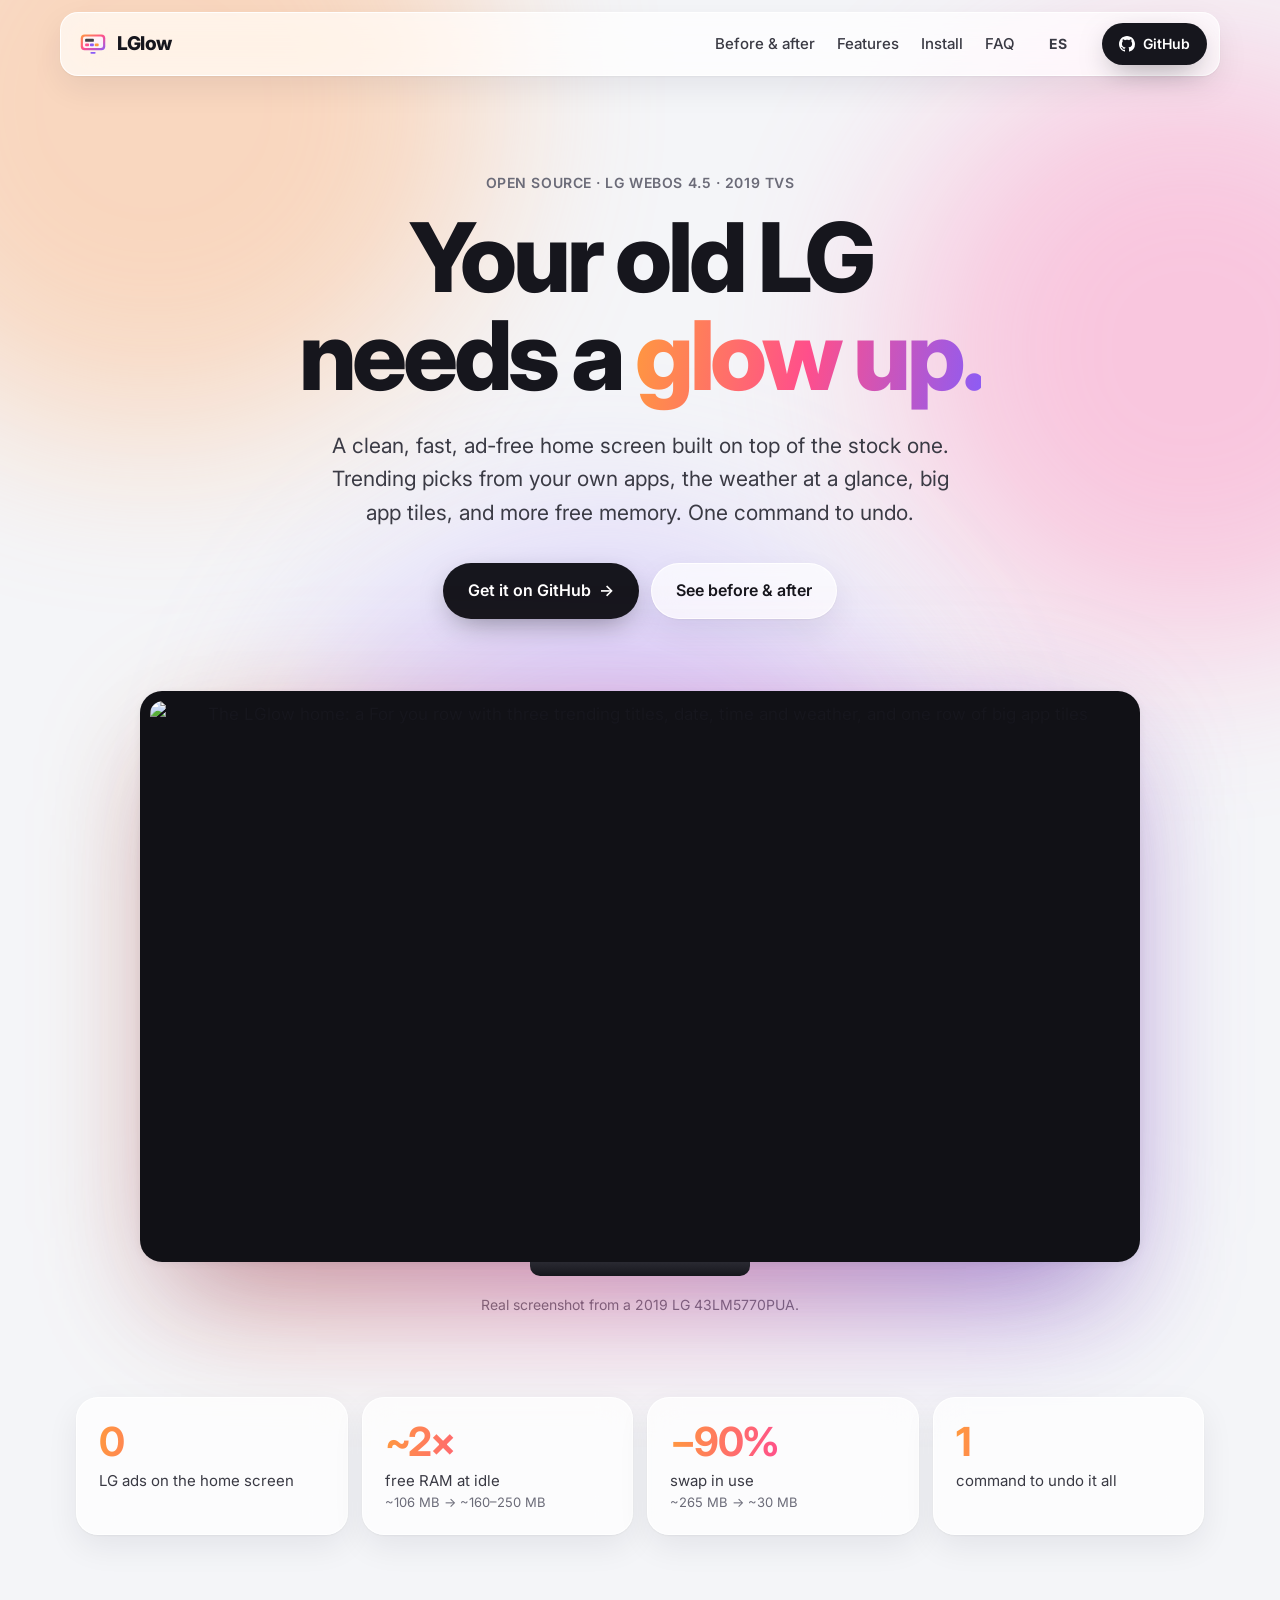
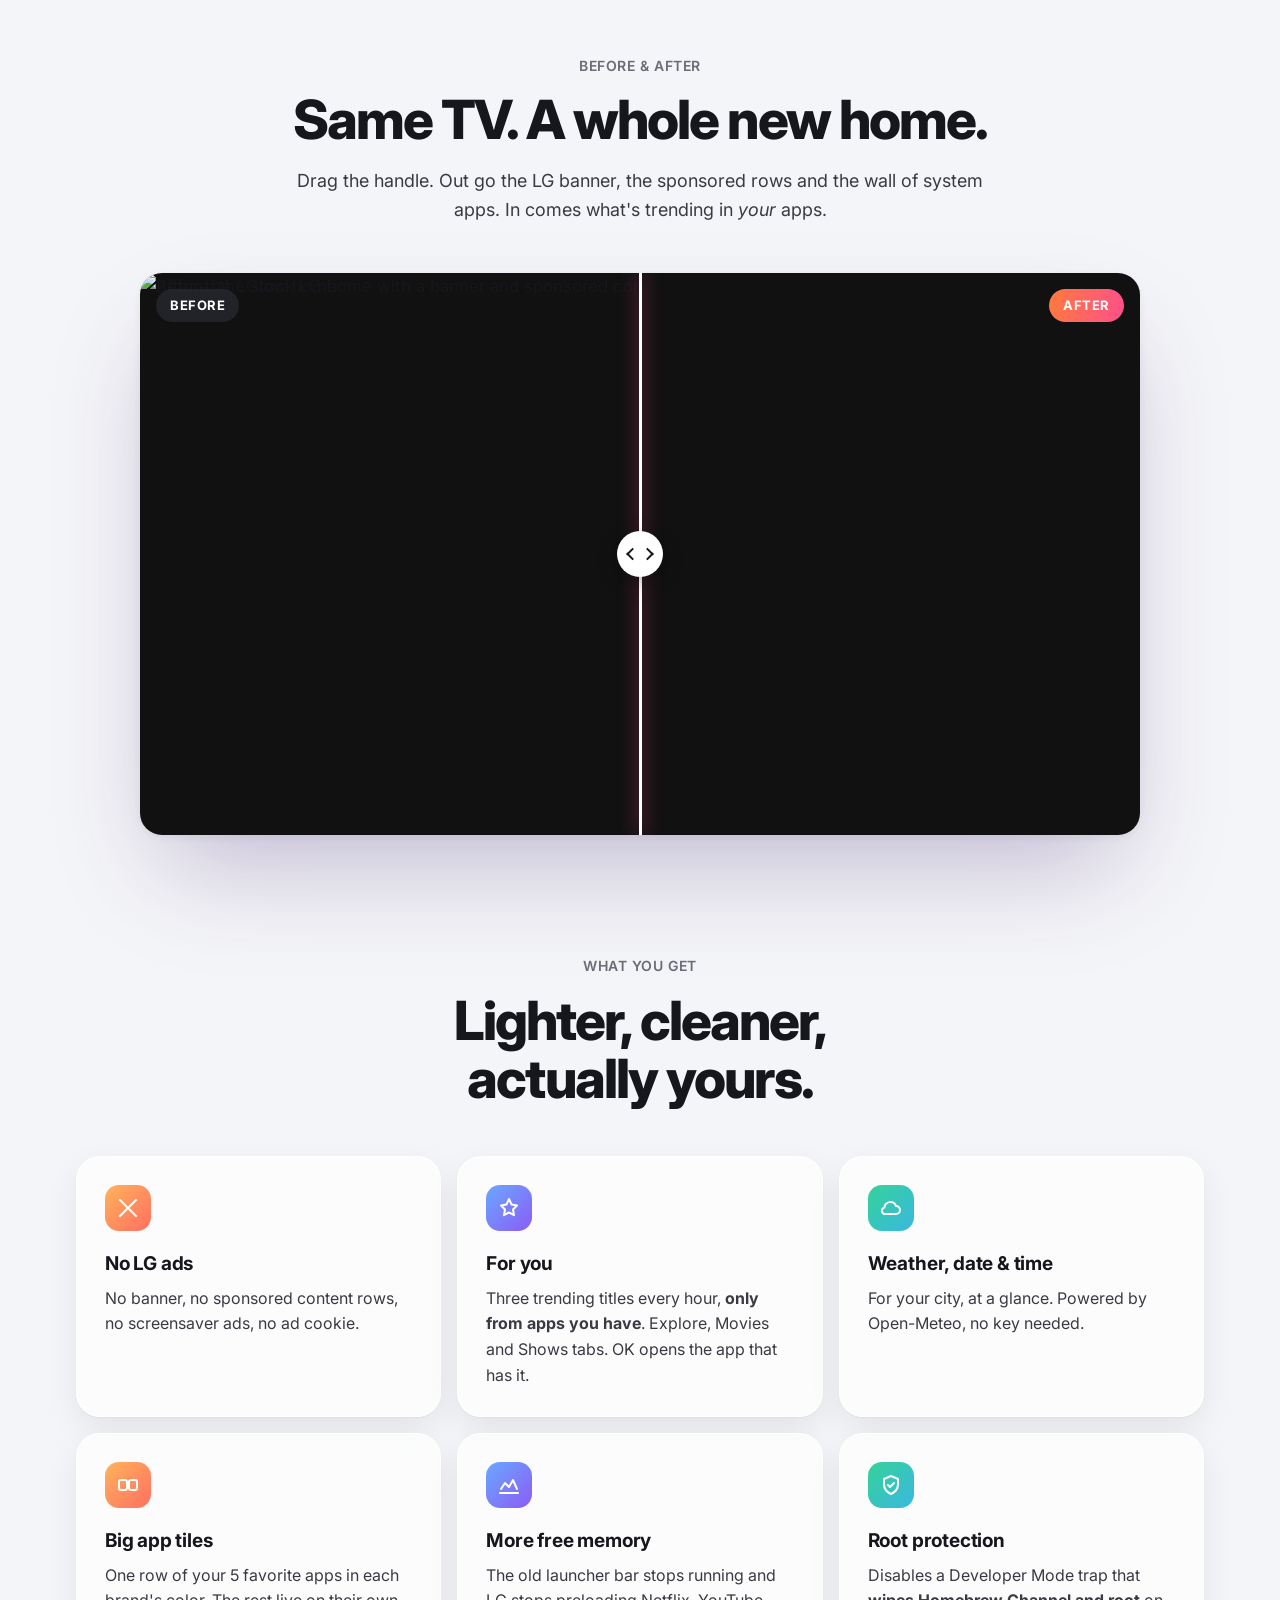
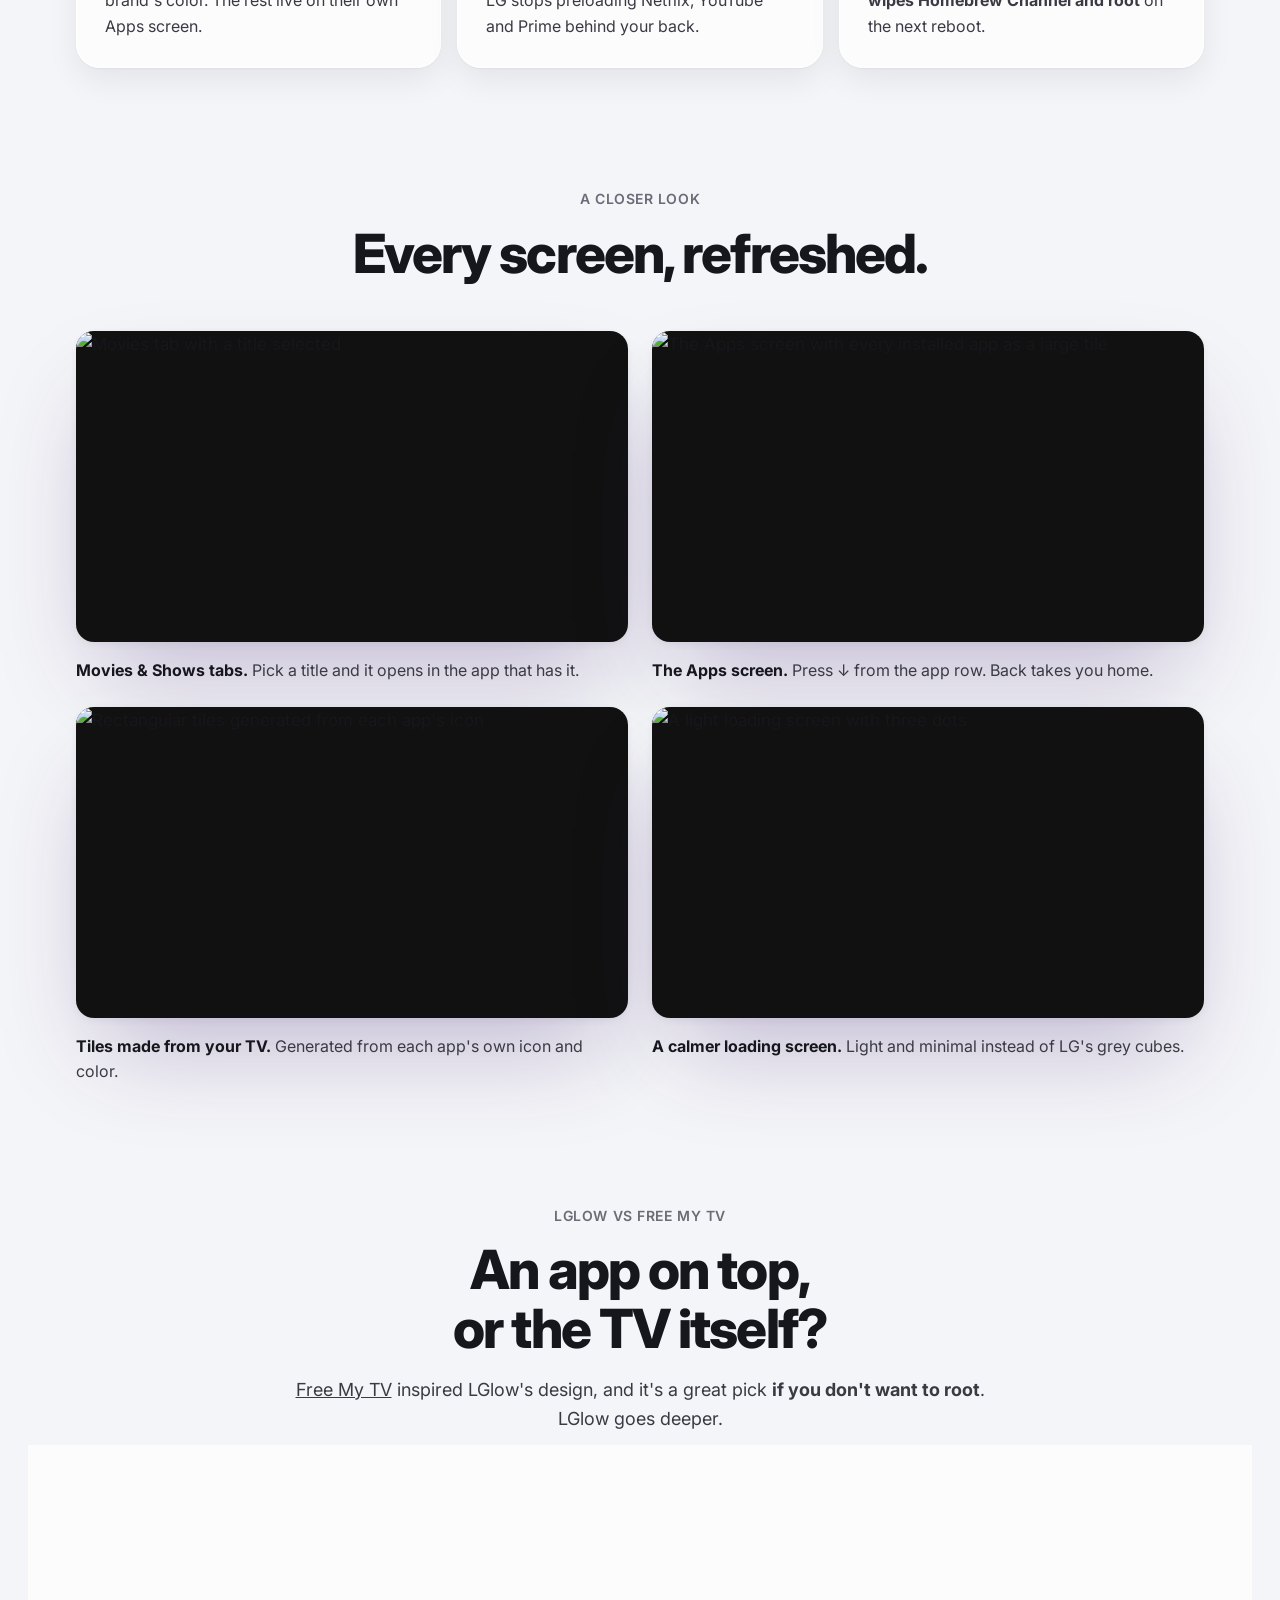
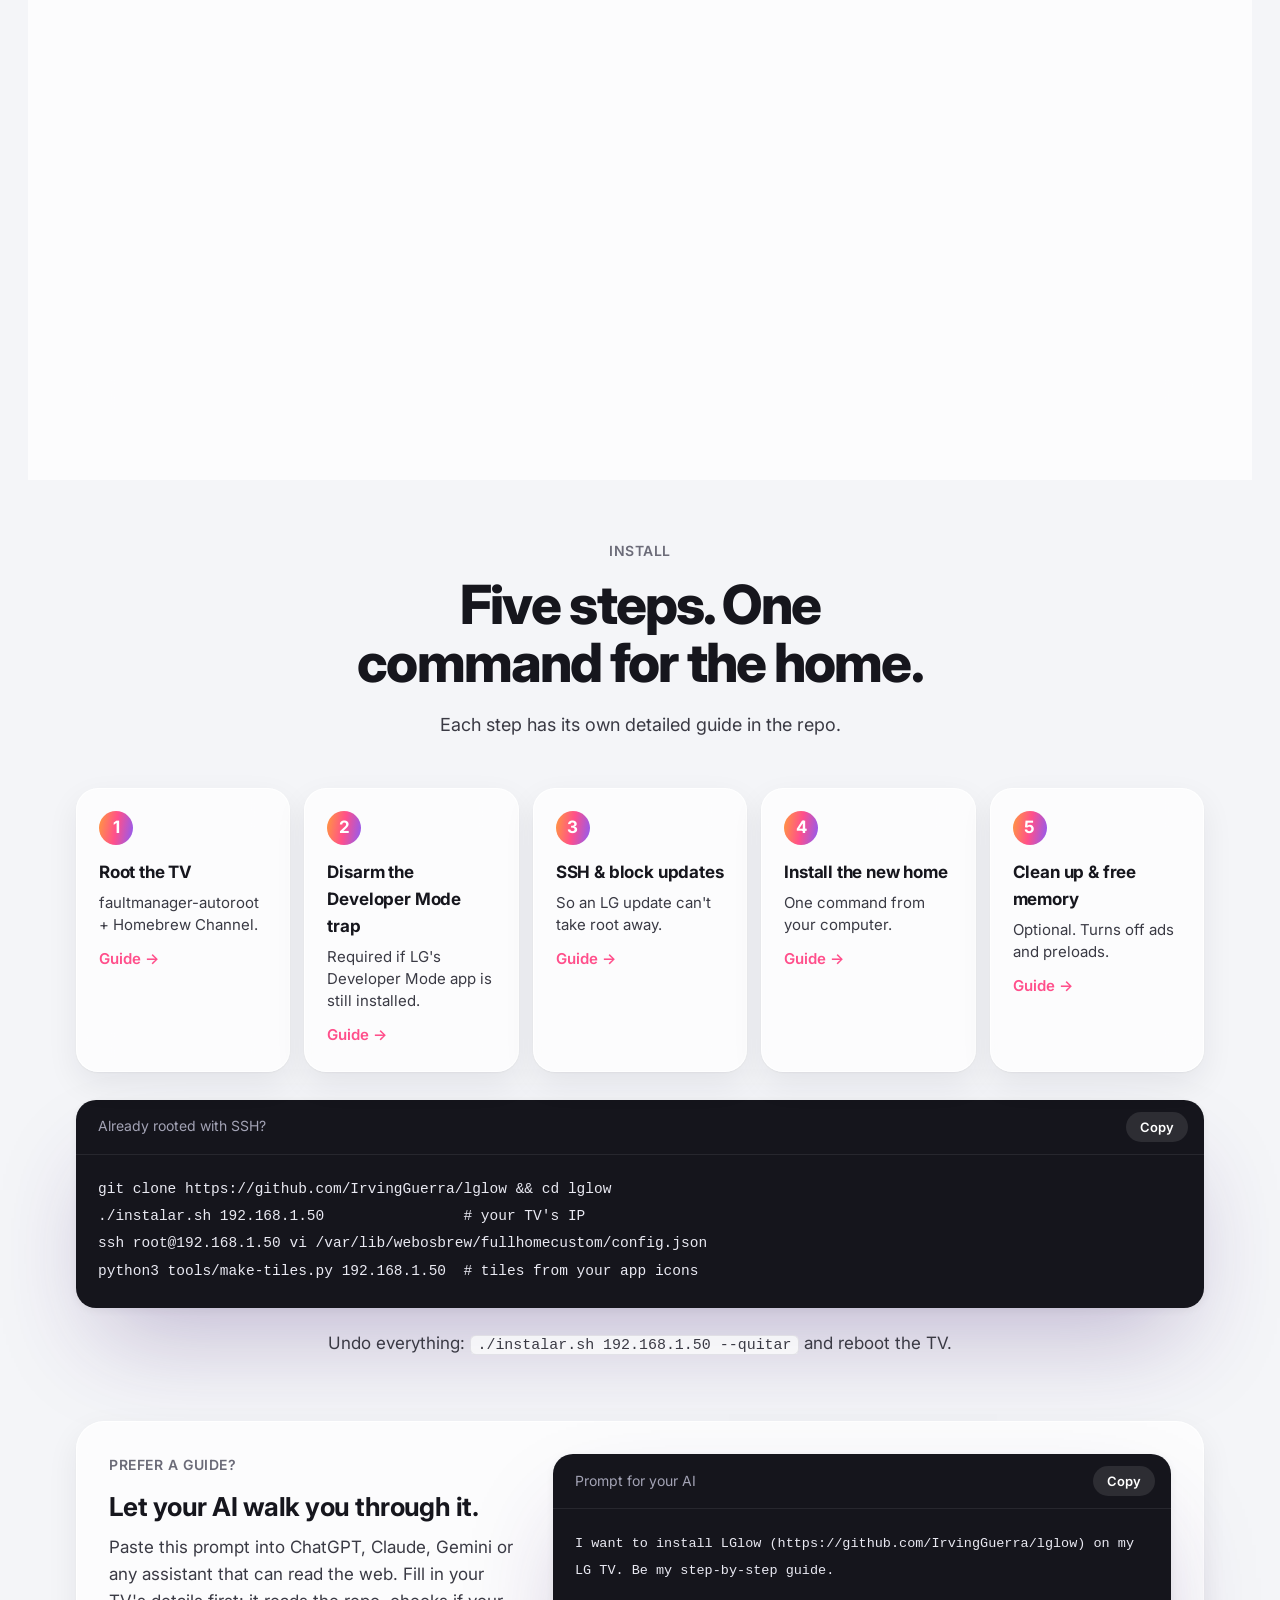
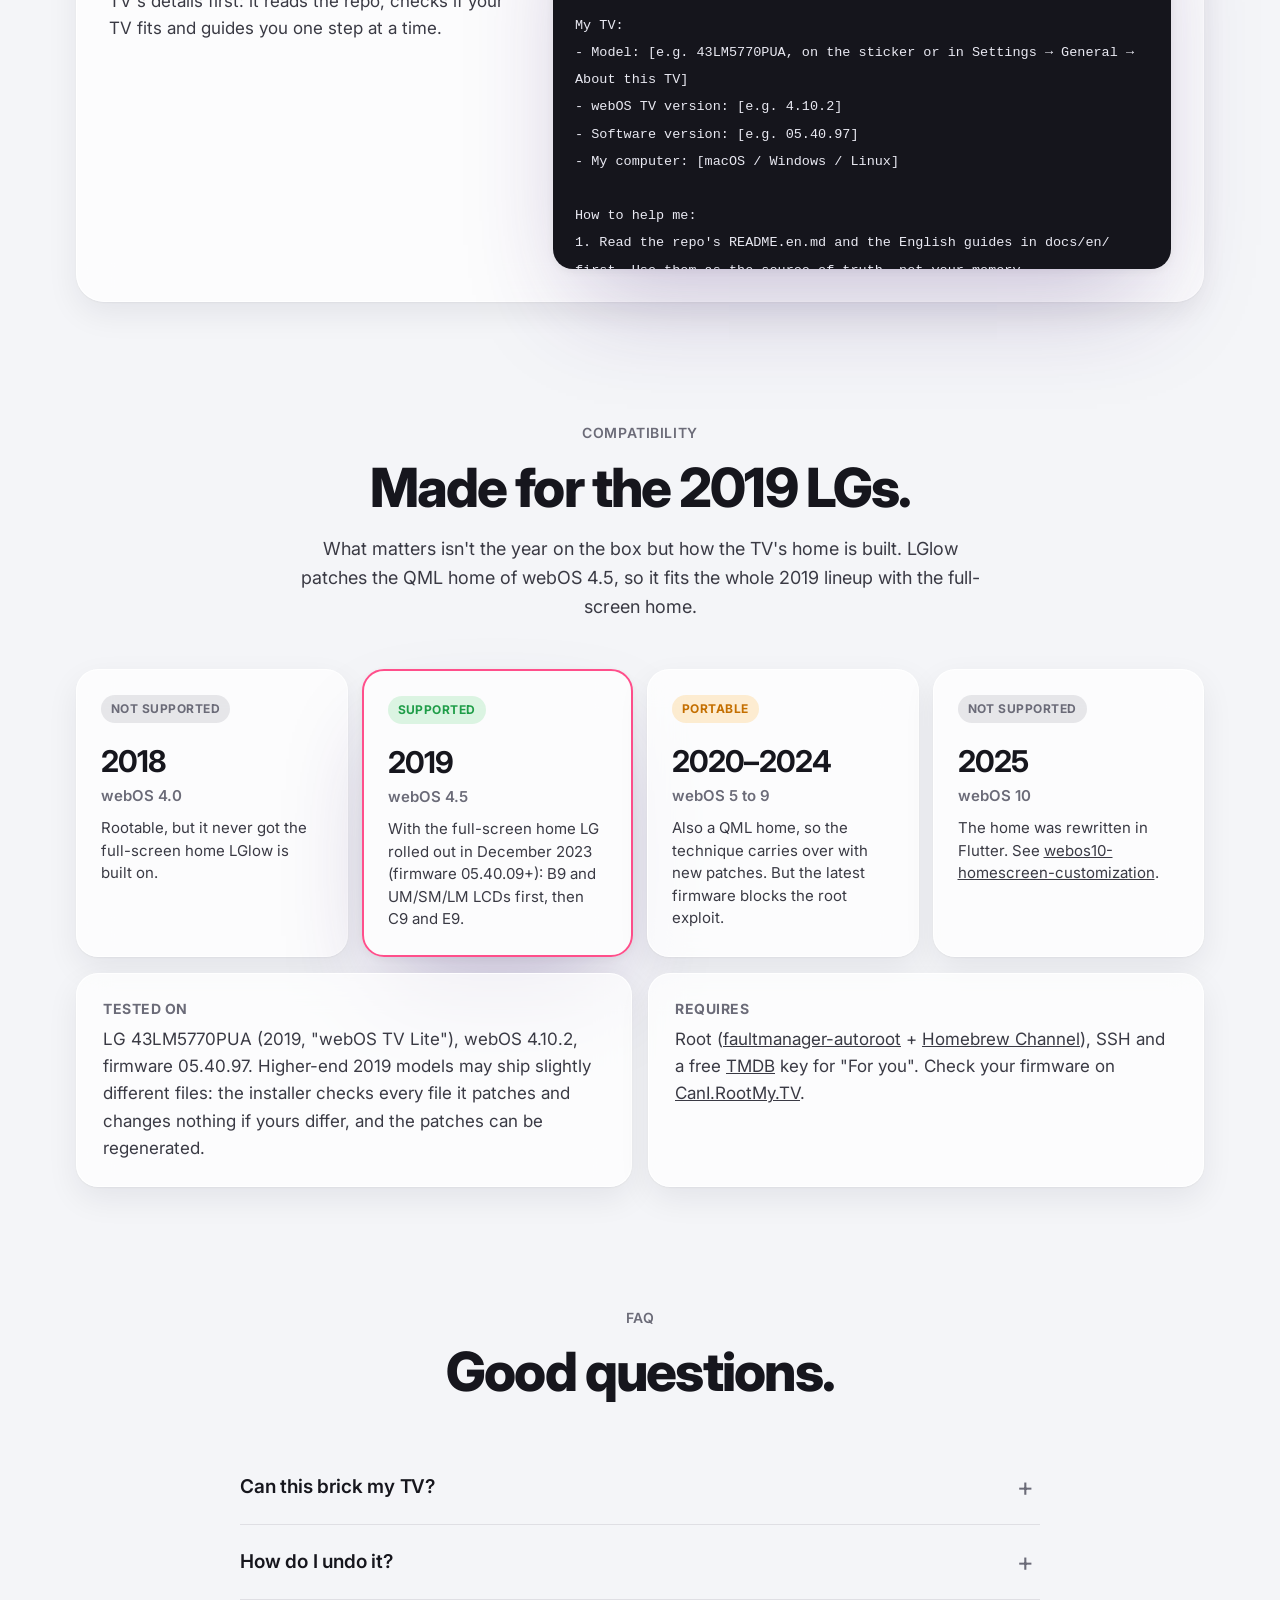
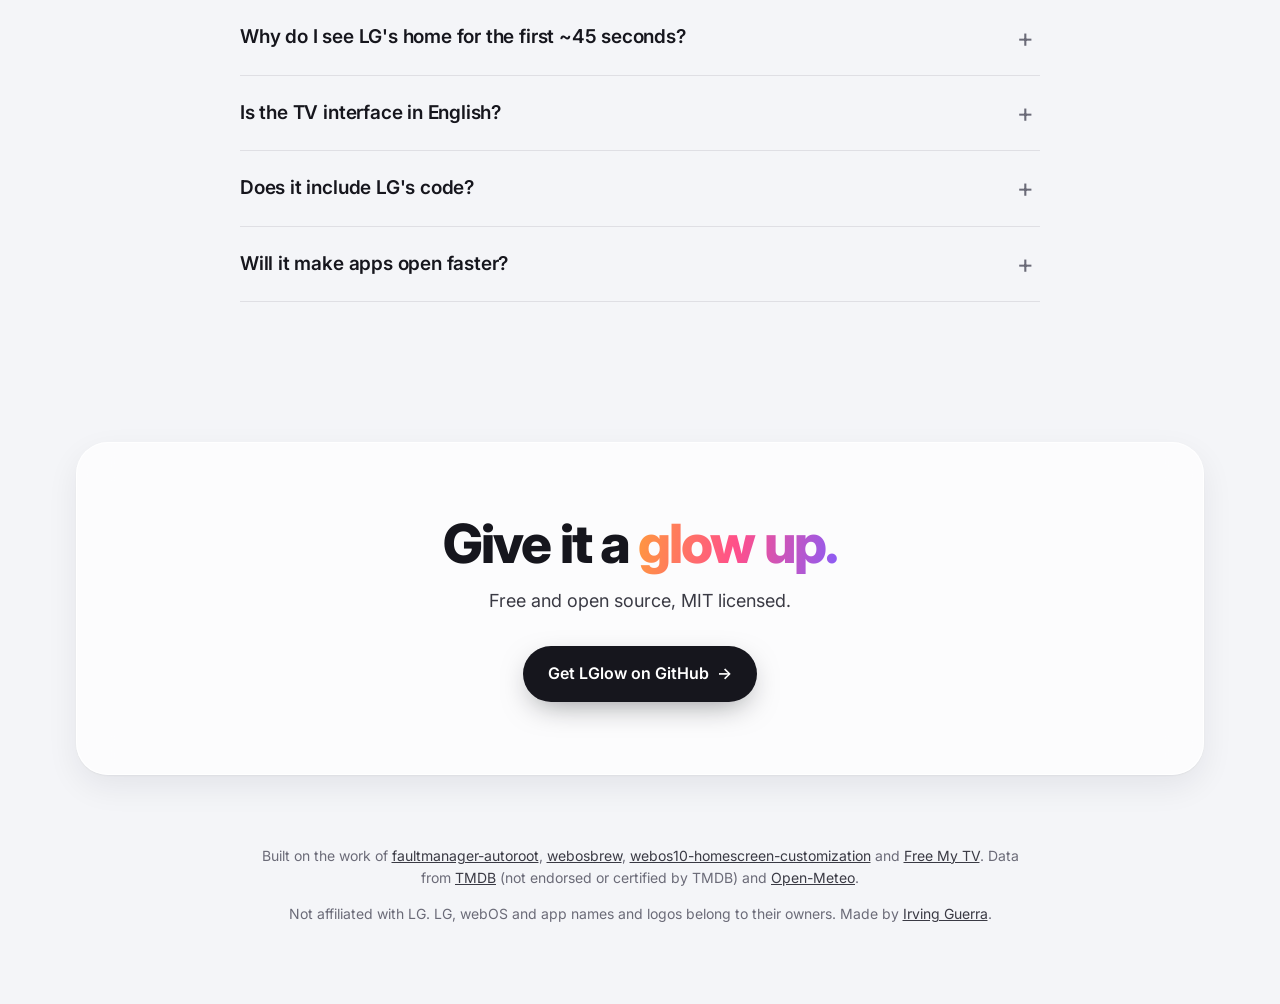
==== commit cab15f46: "Web: el comparador antes/después carga sus imágenes sin esperar al scroll Con carga diferida, mientr" ====
--- a/site/index.html
+++ b/site/index.html
@@ -89,8 +89,8 @@
         <p>Drag the handle. Out go the LG banner, the sponsored rows and the wall of system apps. In comes what's trending in <em>your</em> apps.</p>
       </div>
       <div class="ba" data-reveal style="--pos: 50%">
-        <img class="ba-after" src="img/despues-home.jpg" width="1920" height="1080" alt="After: the LGlow home" loading="lazy">
-        <div class="ba-before"><img src="img/antes-home.jpg" width="1280" height="720" alt="Before: the stock LG home with a banner and sponsored content" loading="lazy"></div>
+        <img class="ba-after" src="img/despues-home.jpg" width="1920" height="1080" alt="After: the LGlow home">
+        <div class="ba-before"><img src="img/antes-home.jpg" width="1280" height="720" alt="Before: the stock LG home with a banner and sponsored content"></div>
         <span class="ba-tag ba-tag-l">Before</span>
         <span class="ba-tag ba-tag-r">After</span>
         <span class="ba-line" aria-hidden="true"><span class="ba-knob"></span></span>
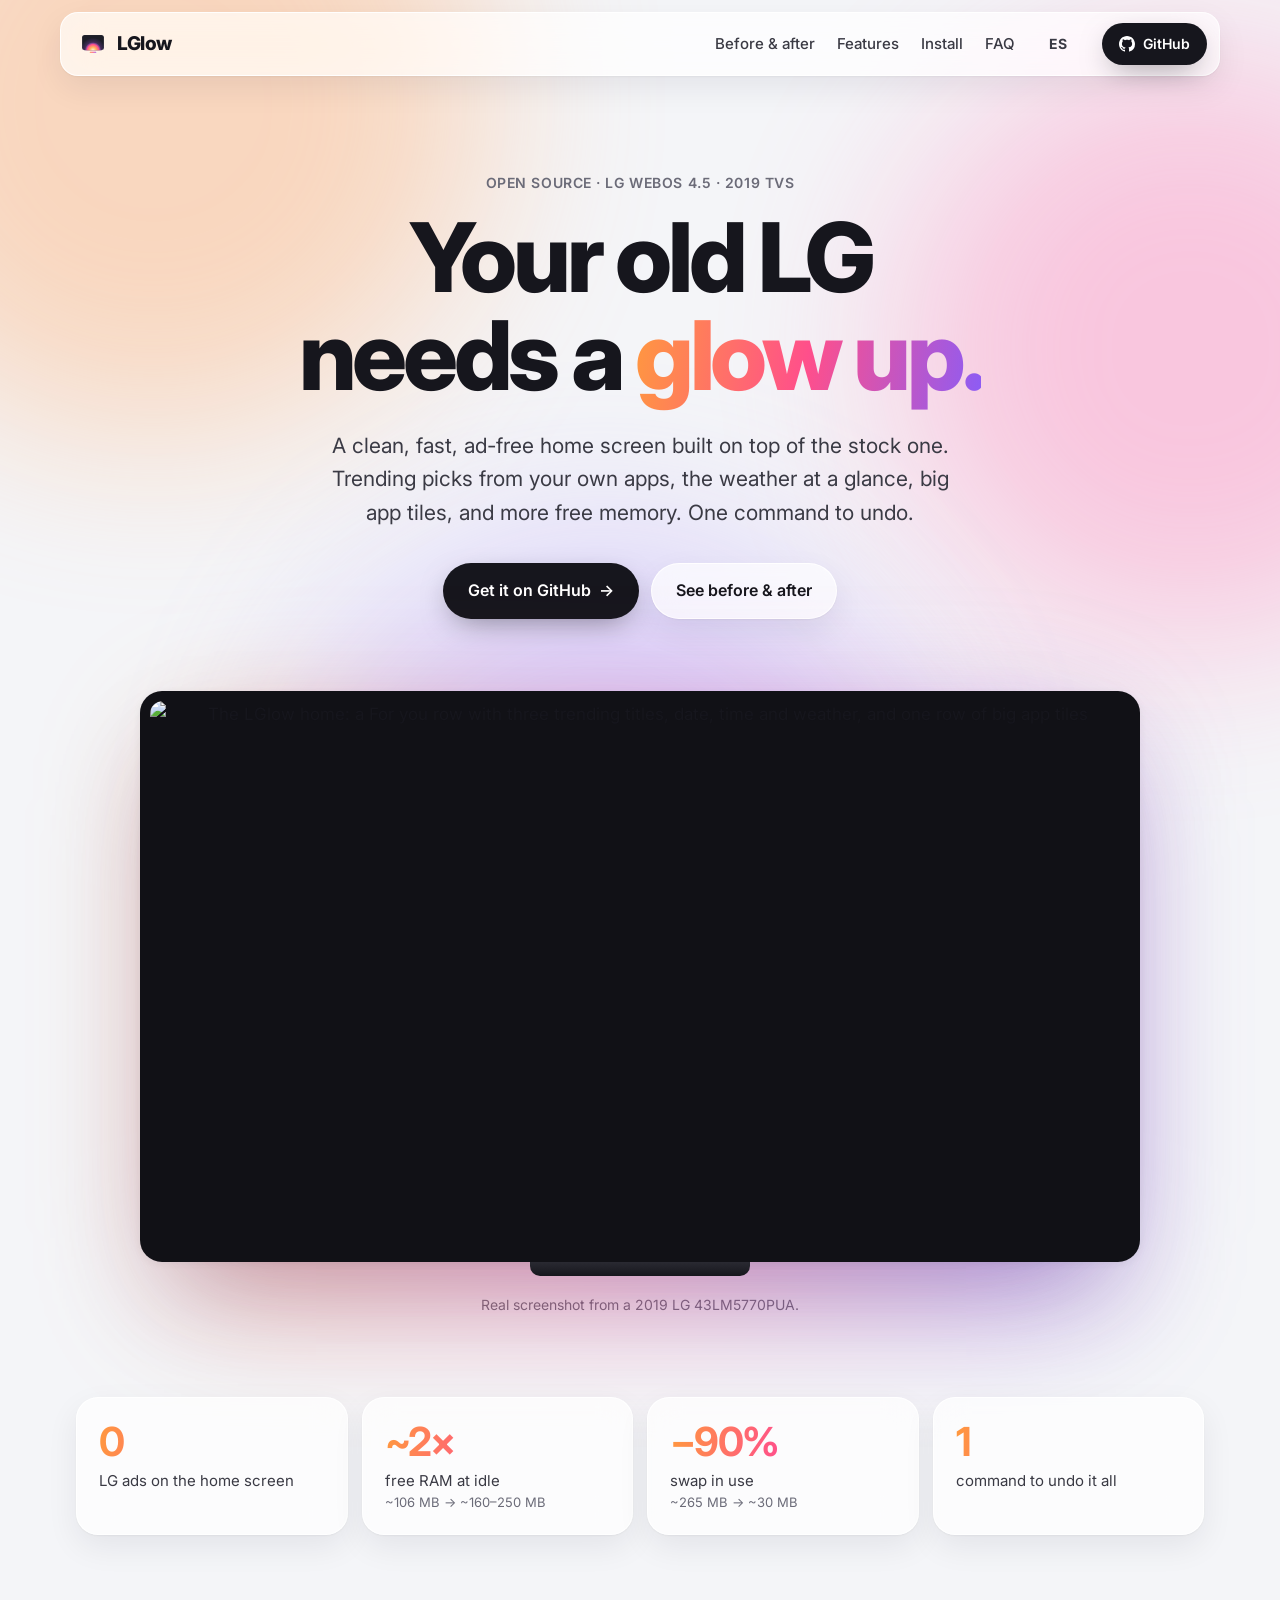
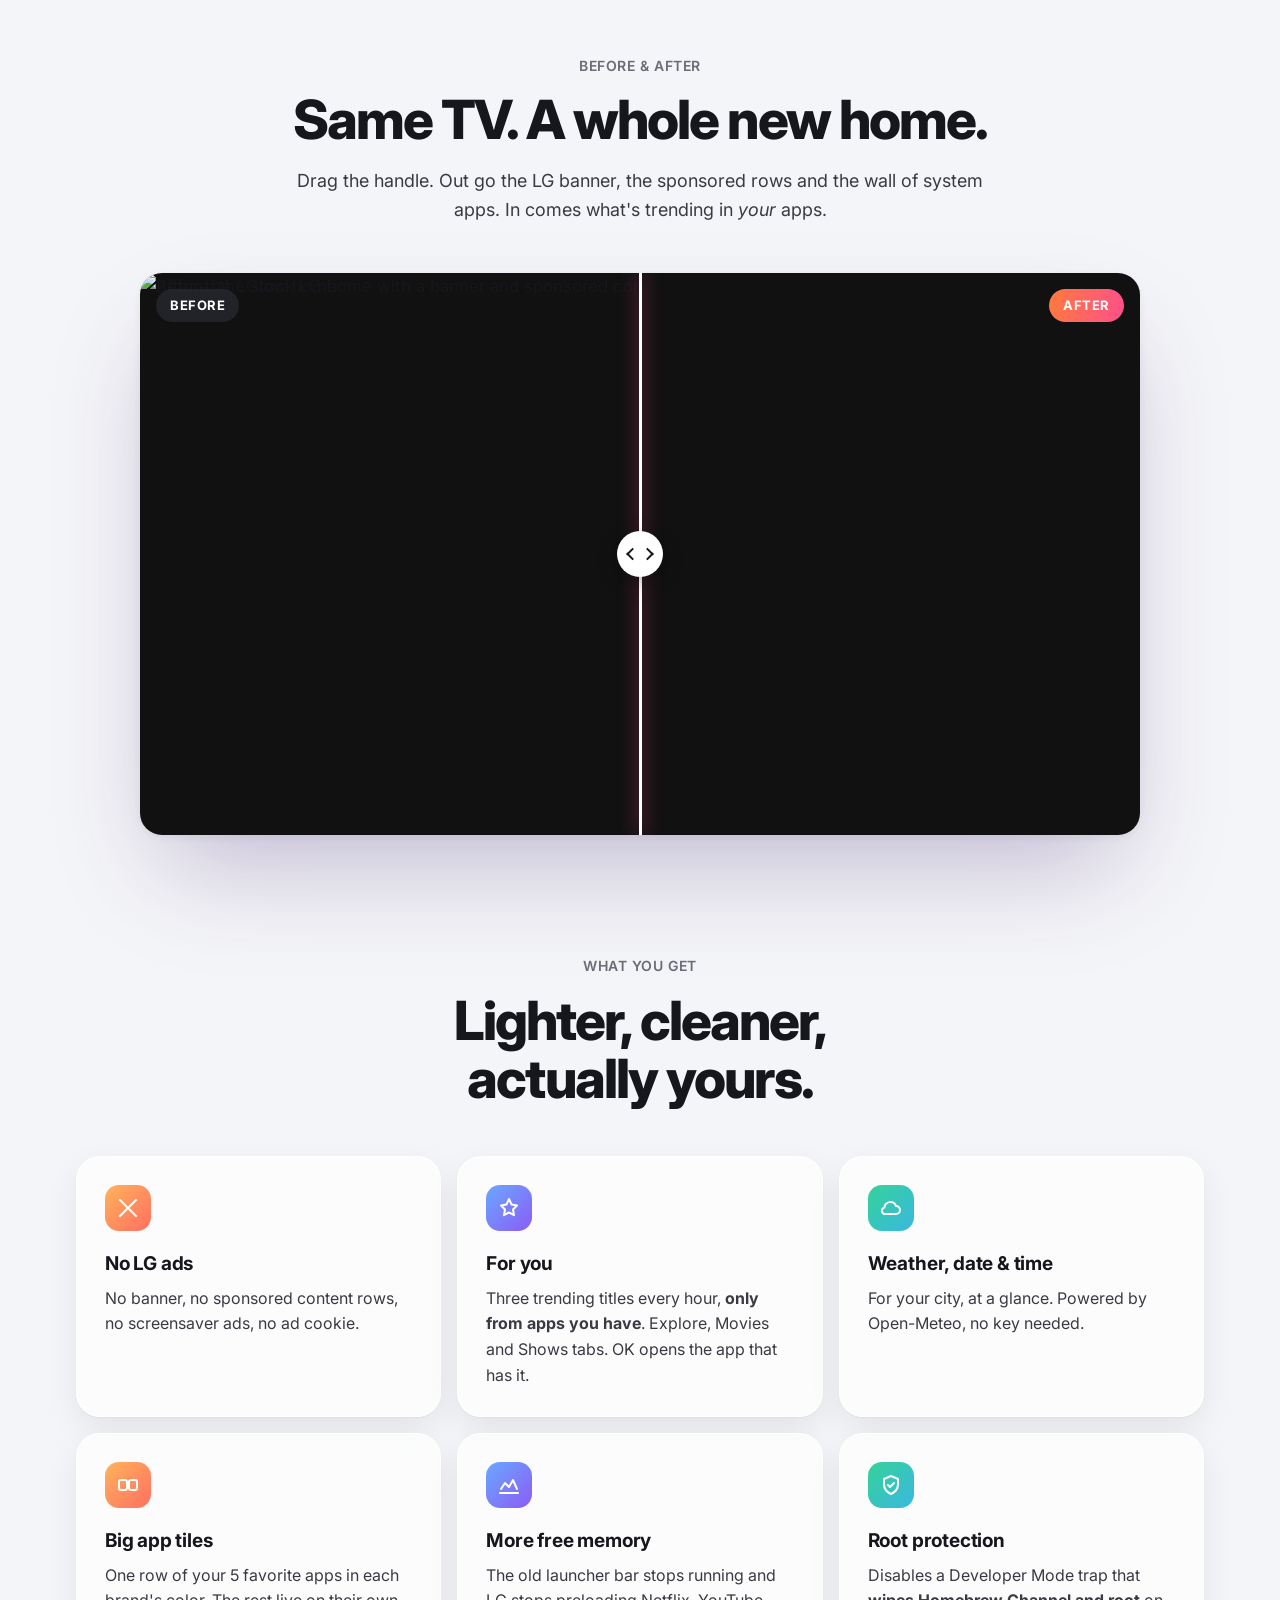
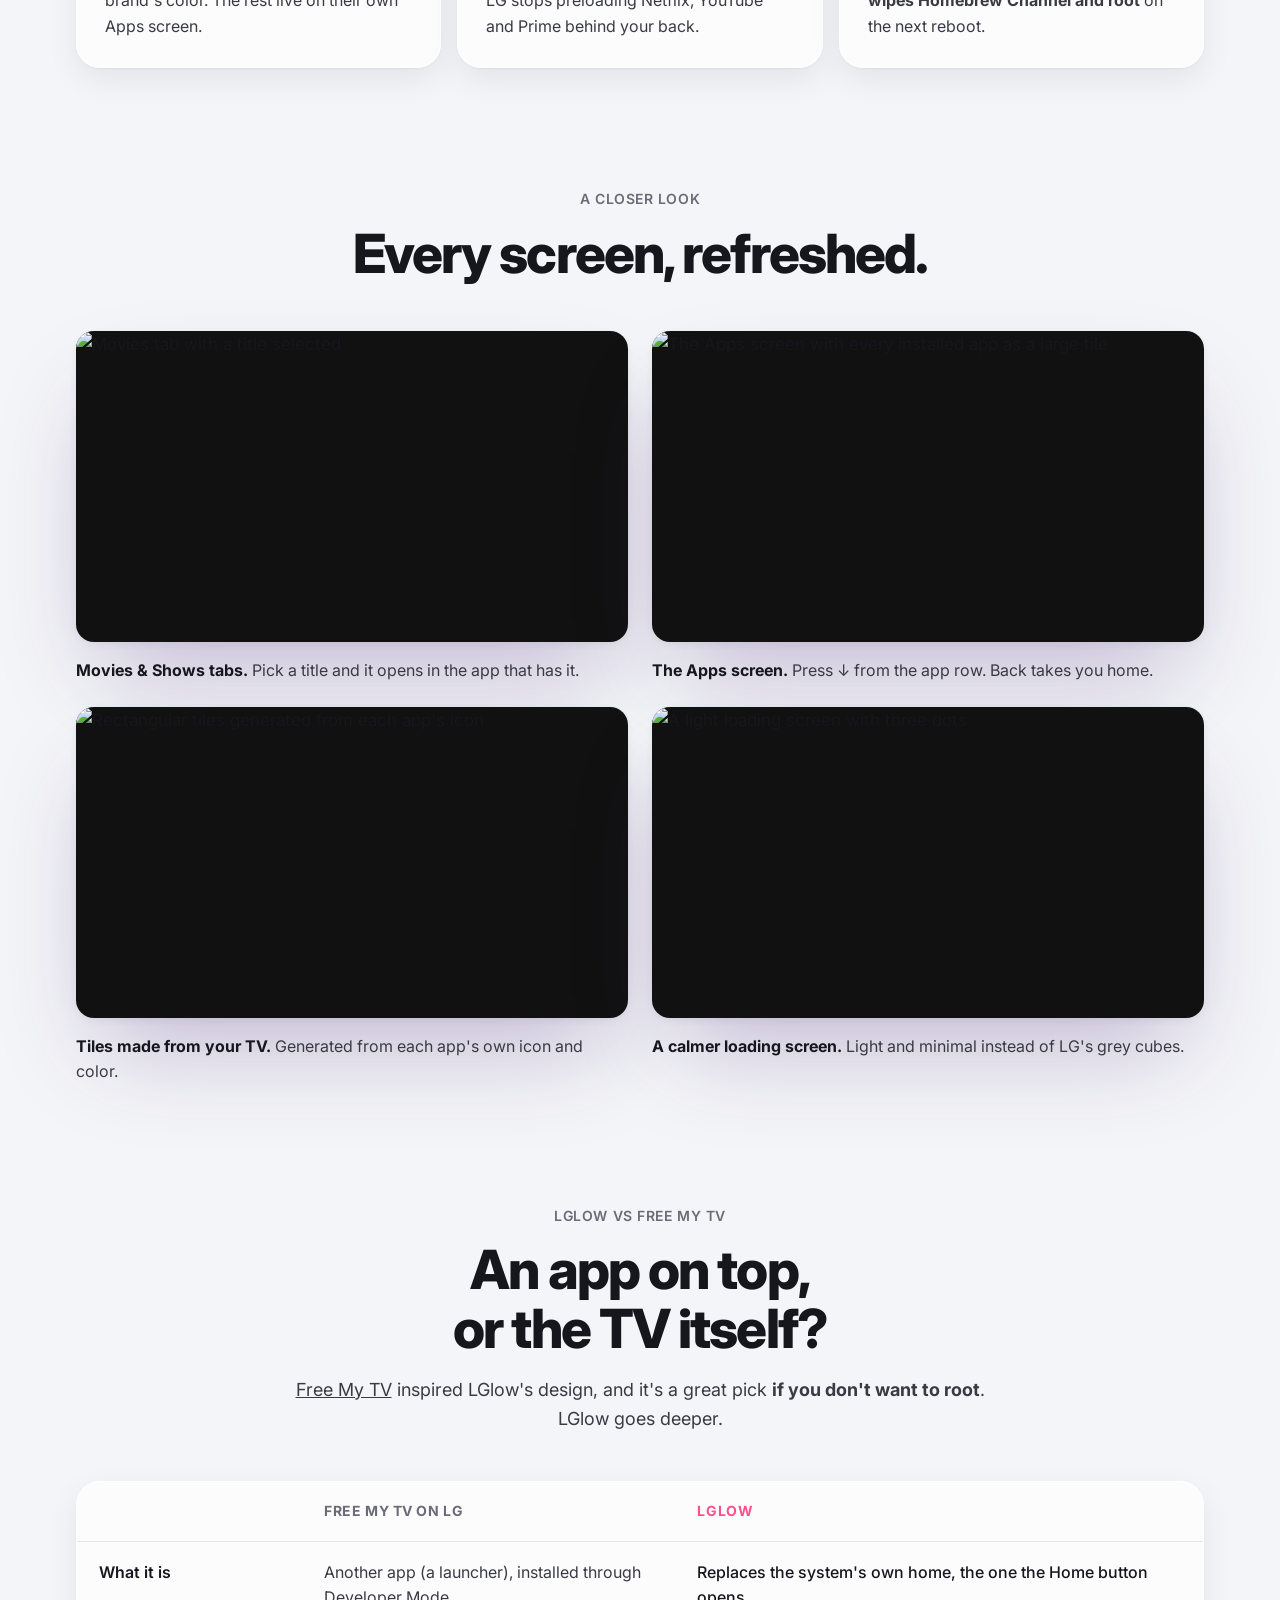
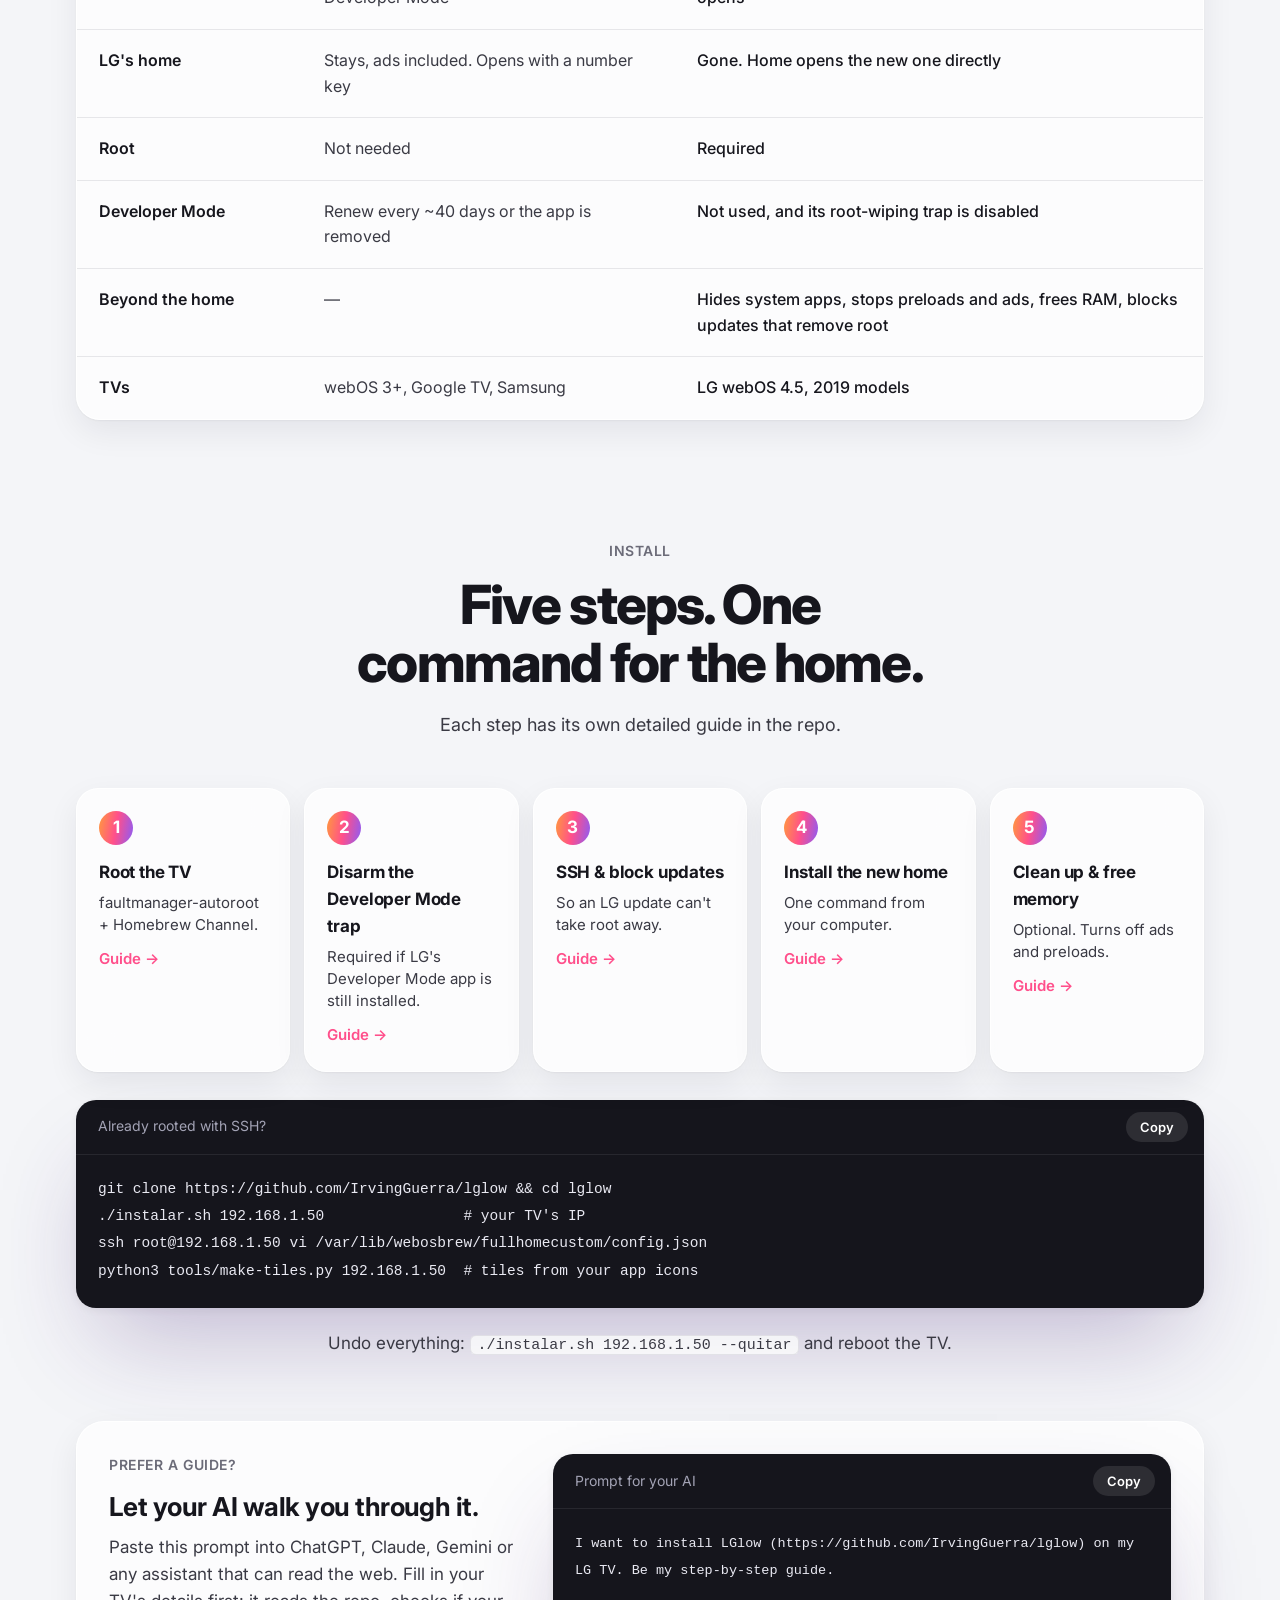
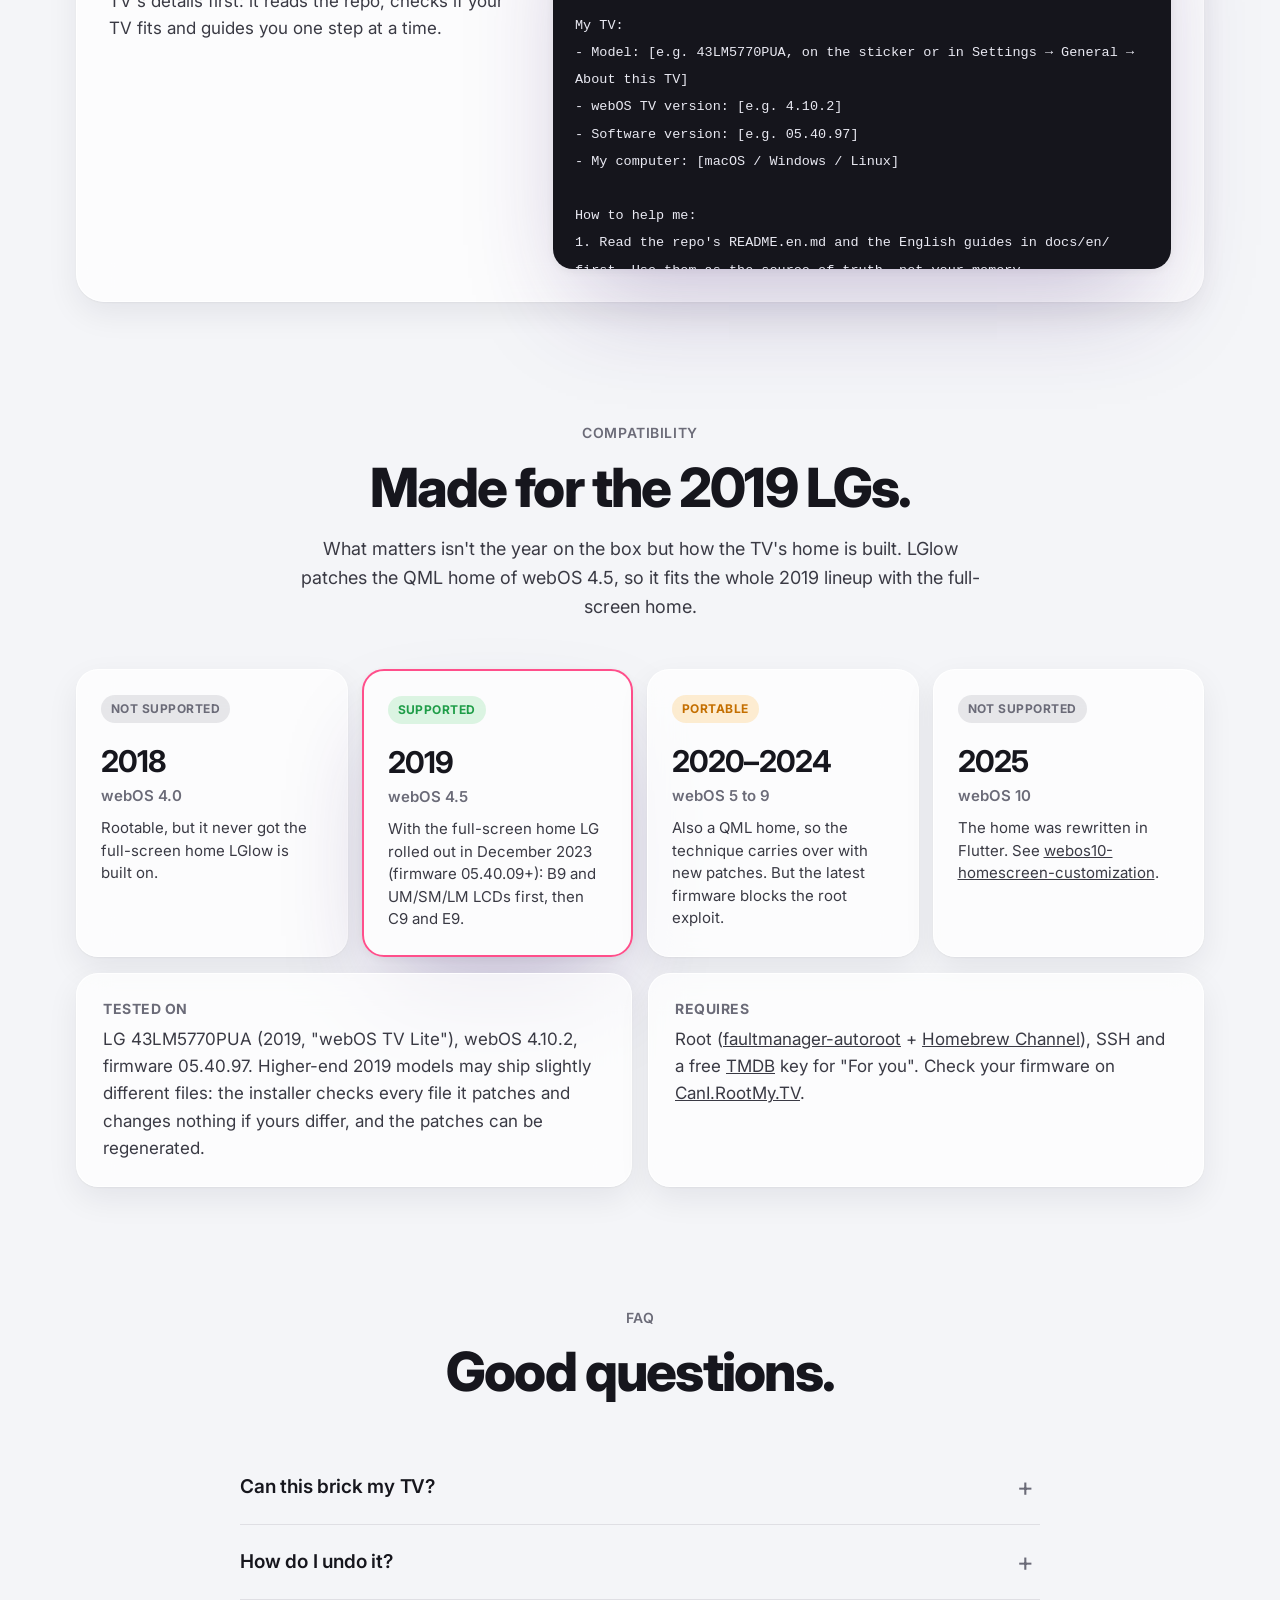
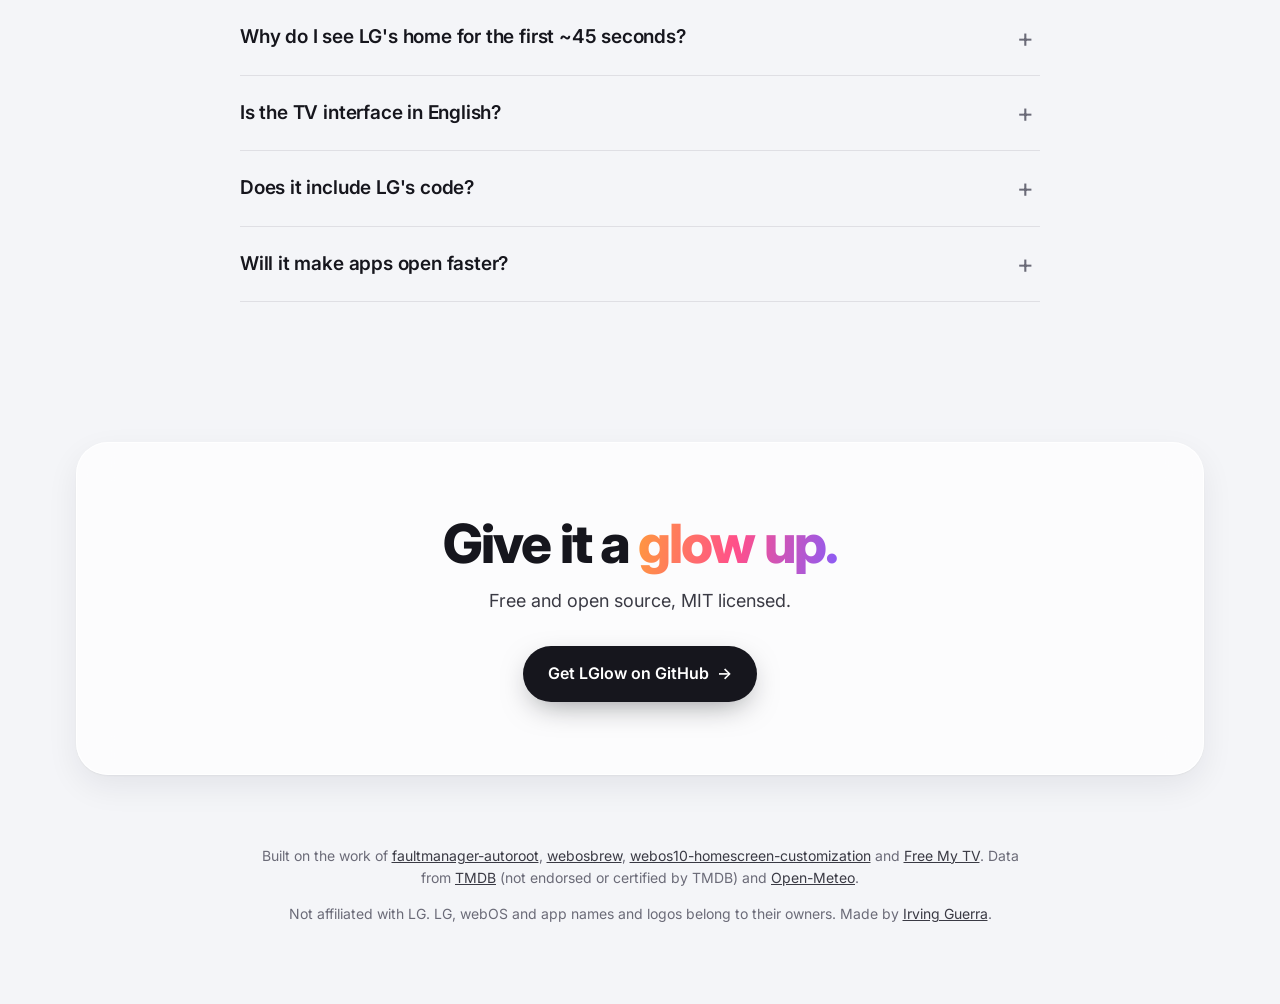
==== commit 4ebca075: "Logo de LGlow: amanecer en la pantalla - docs/img/marca/: ícono, logo horizontal claro y oscuro, íco" ====
--- a/site/index.html
+++ b/site/index.html
@@ -30,6 +30,7 @@
   <meta name="twitter:card" content="summary_large_image">
   <meta name="twitter:image" content="https://irvingguerra.github.io/lglow/og.jpg">
   <link rel="icon" type="image/svg+xml" href="favicon.svg">
+  <link rel="apple-touch-icon" href="apple-touch-icon.png">
   <link rel="preconnect" href="https://fonts.googleapis.com">
   <link rel="preconnect" href="https://fonts.gstatic.com" crossorigin>
   <link rel="stylesheet" href="https://fonts.googleapis.com/css2?family=Inter:wght@400;500;600;700;800&display=swap">
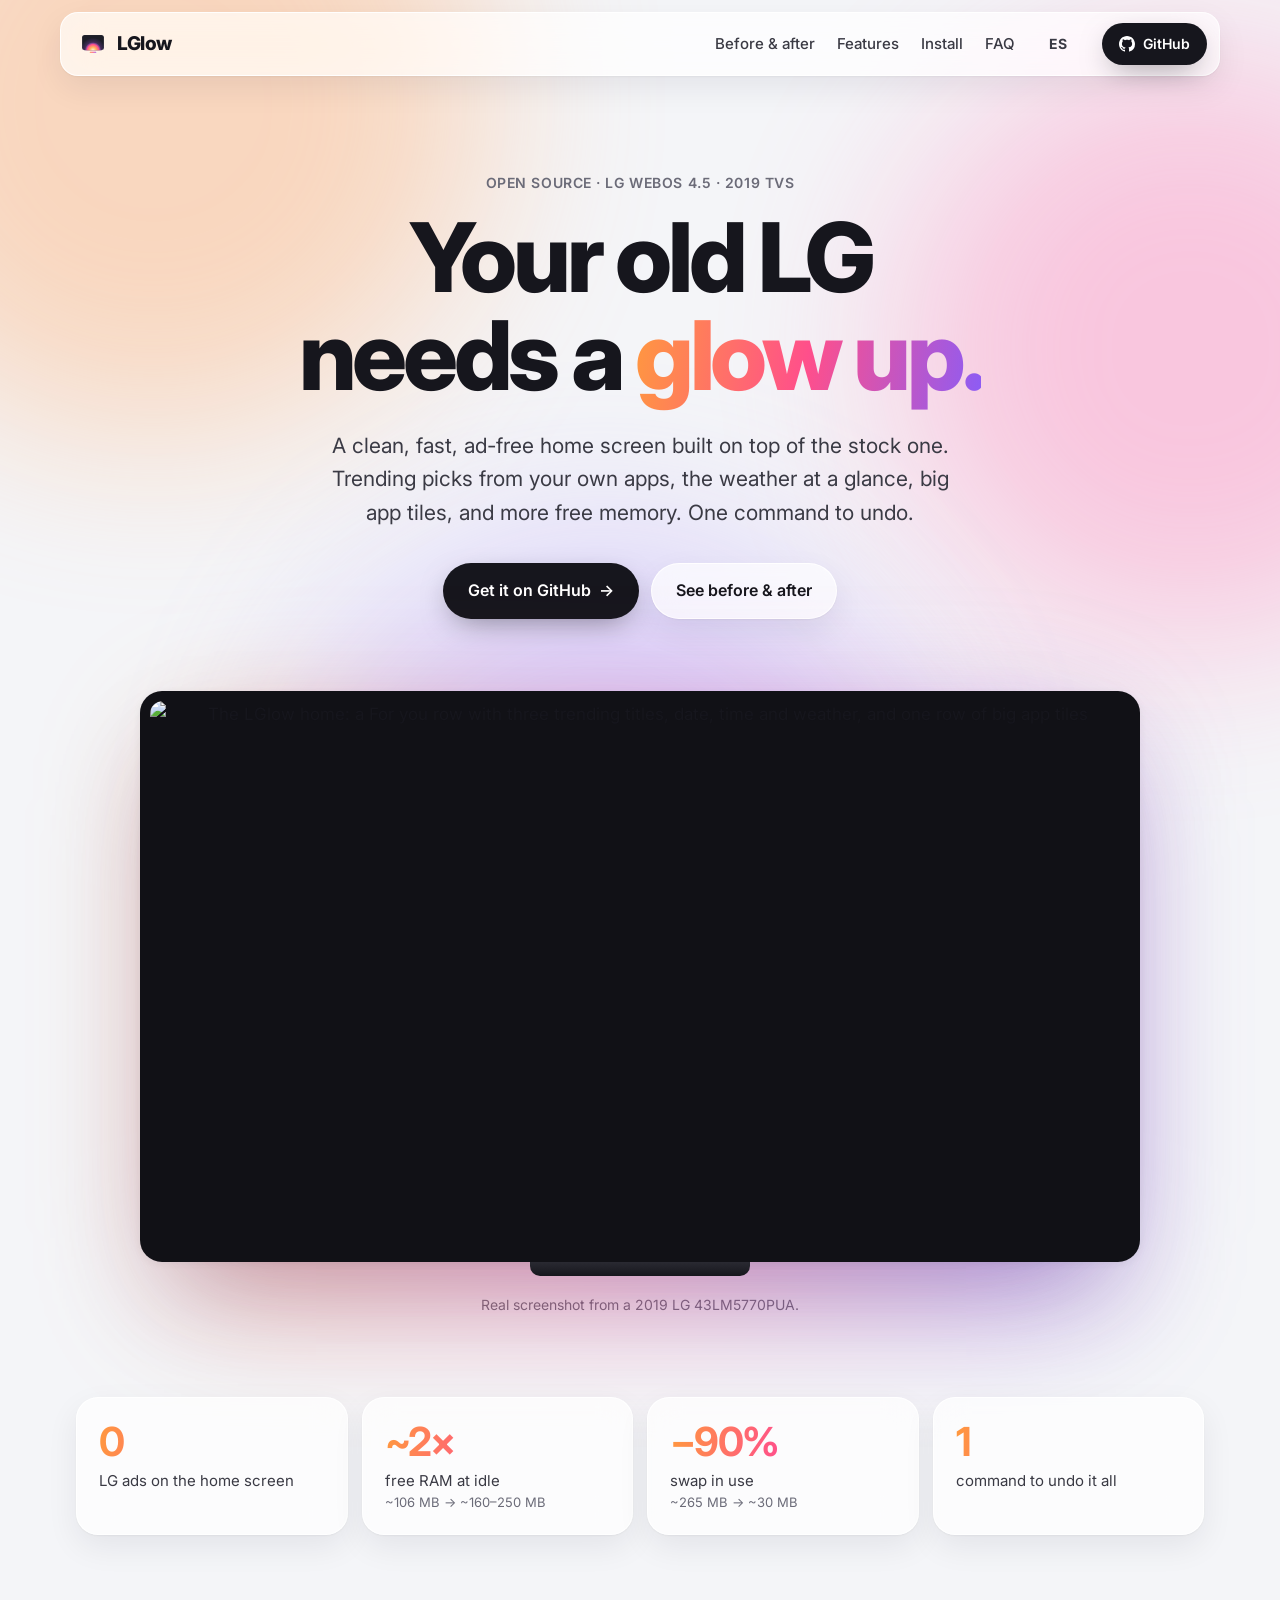
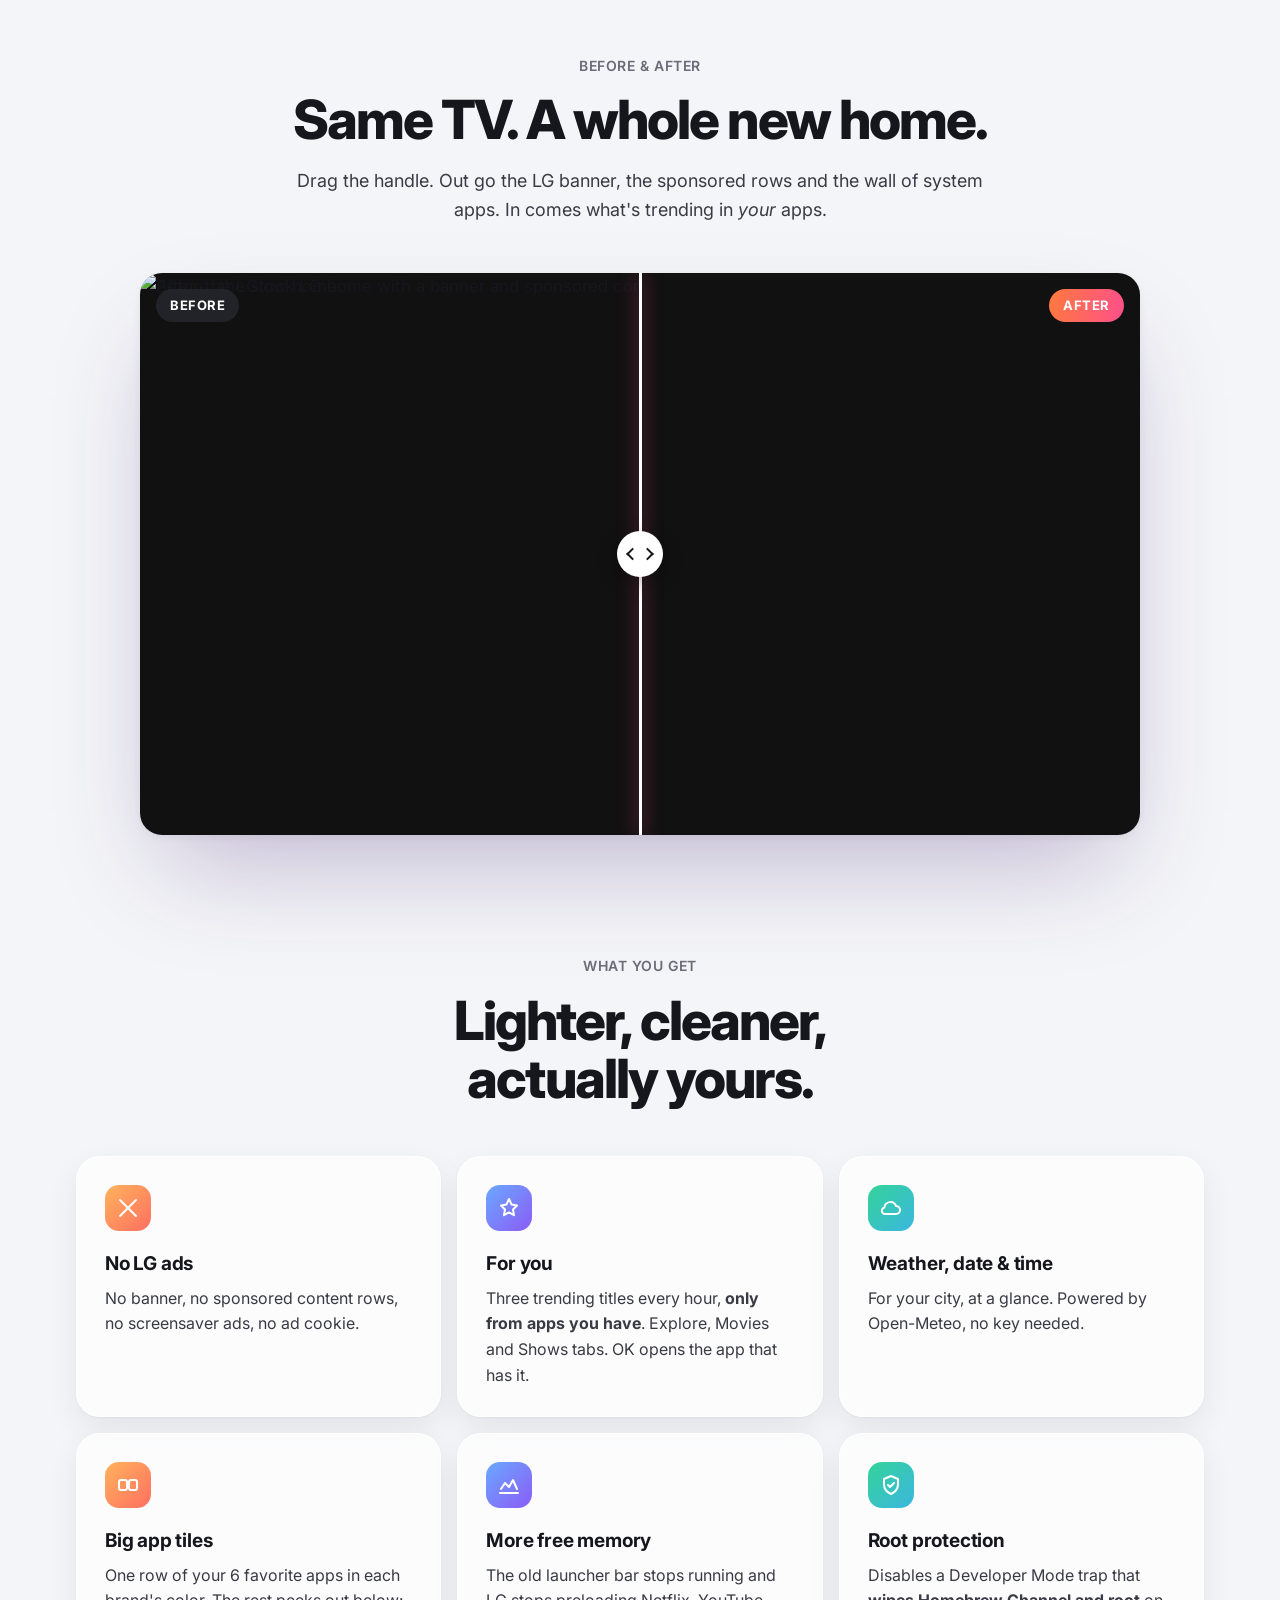
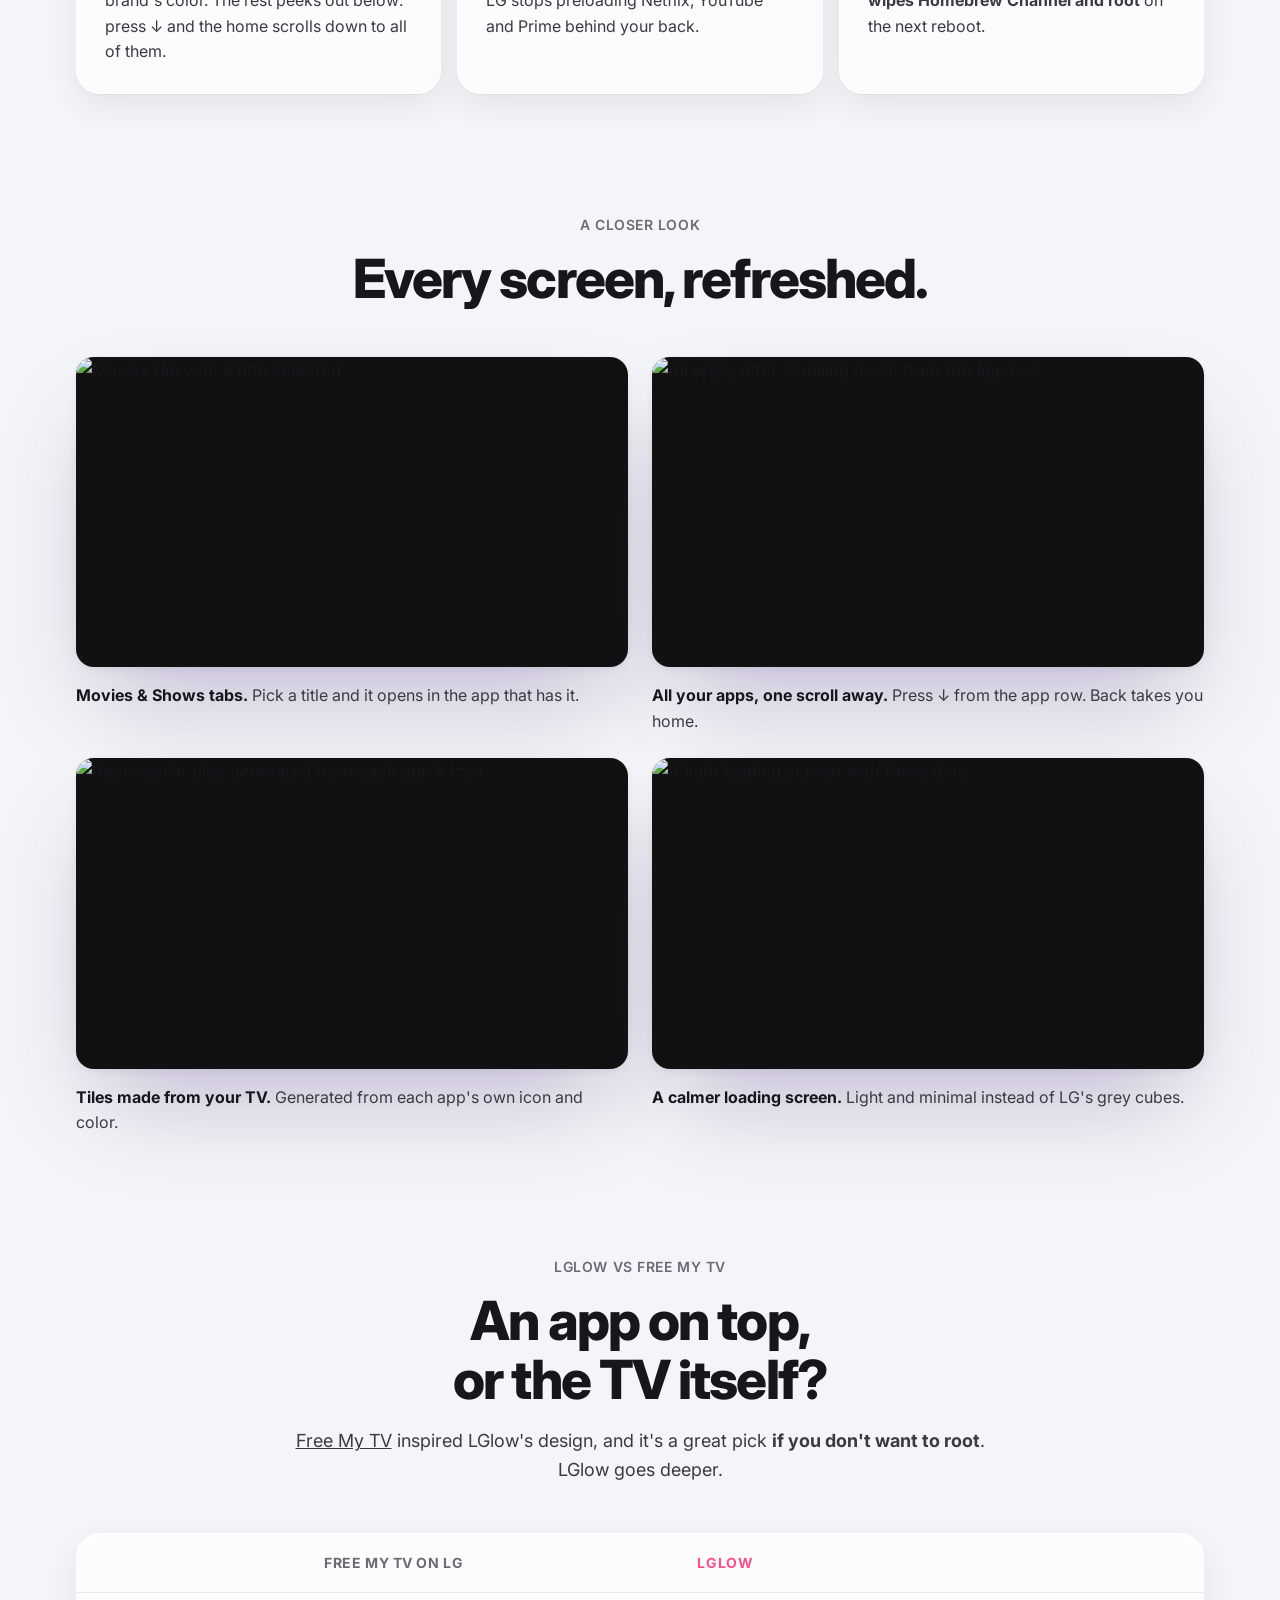
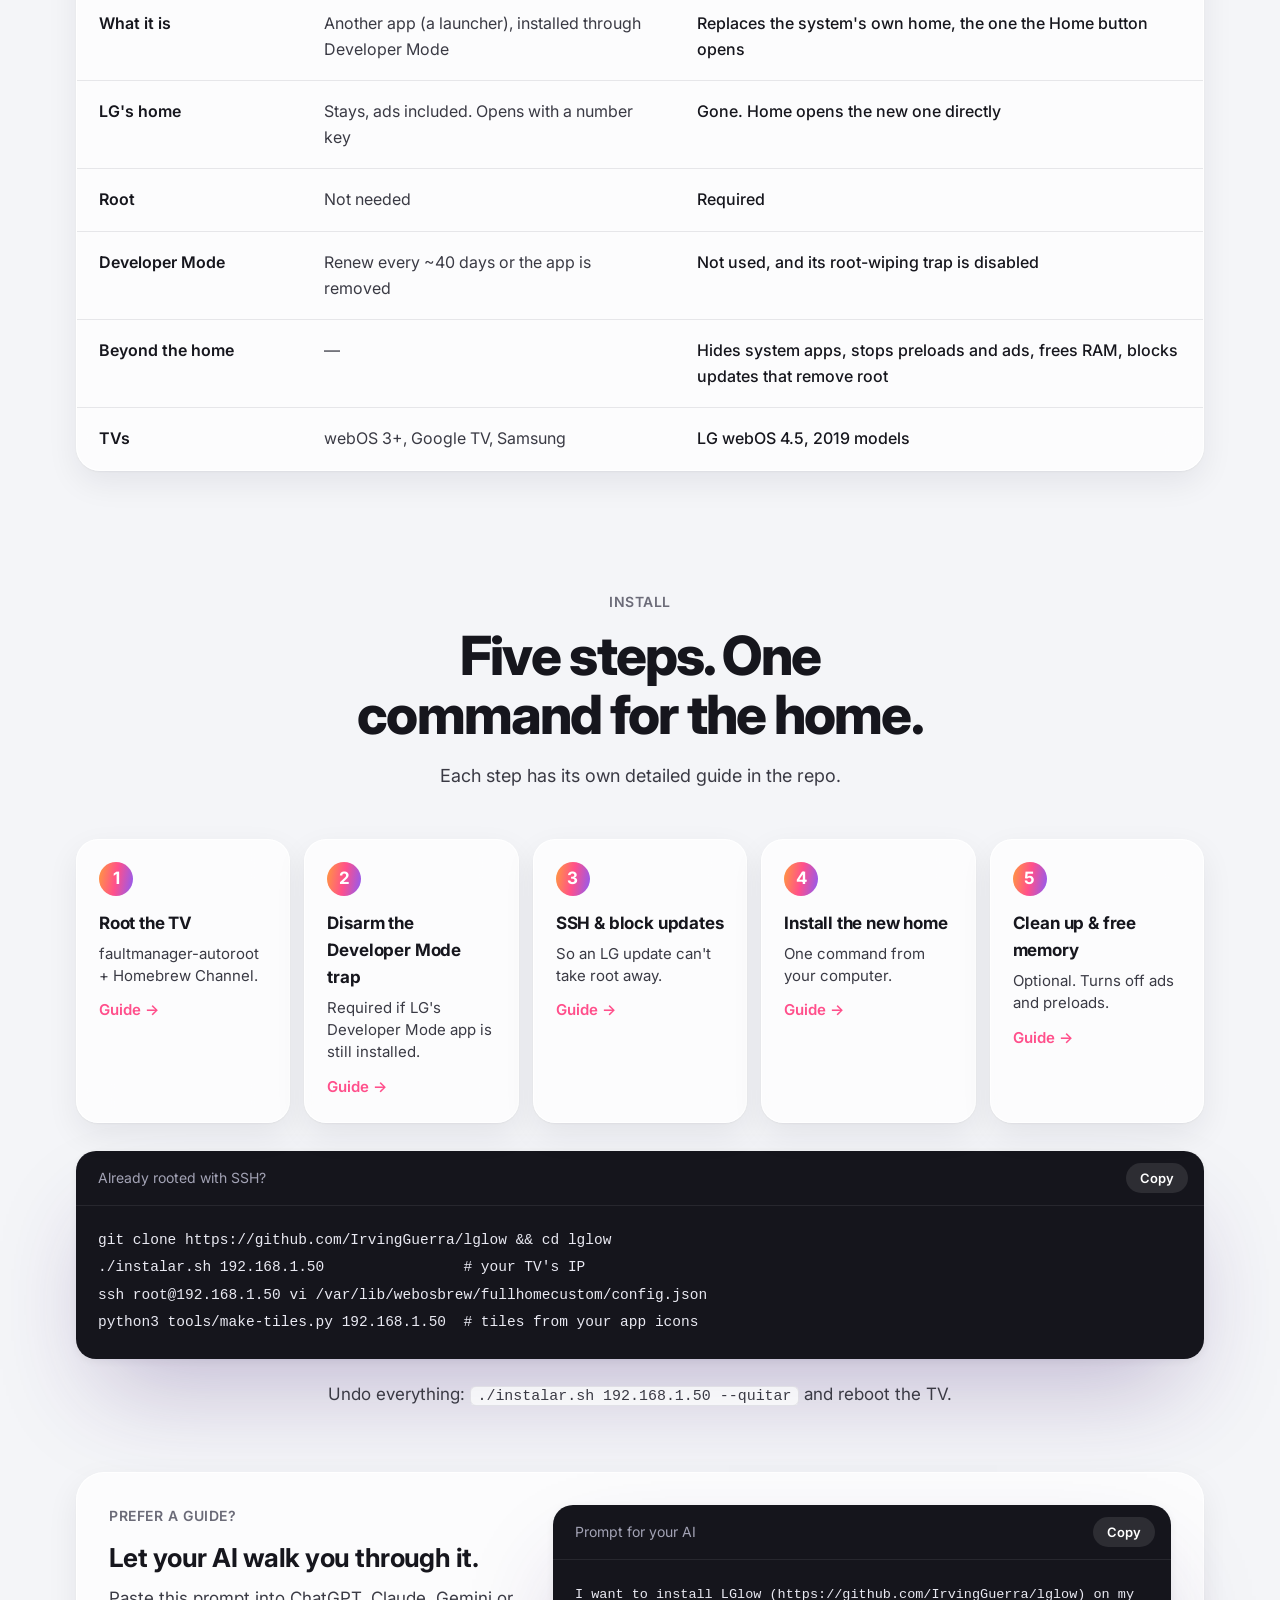
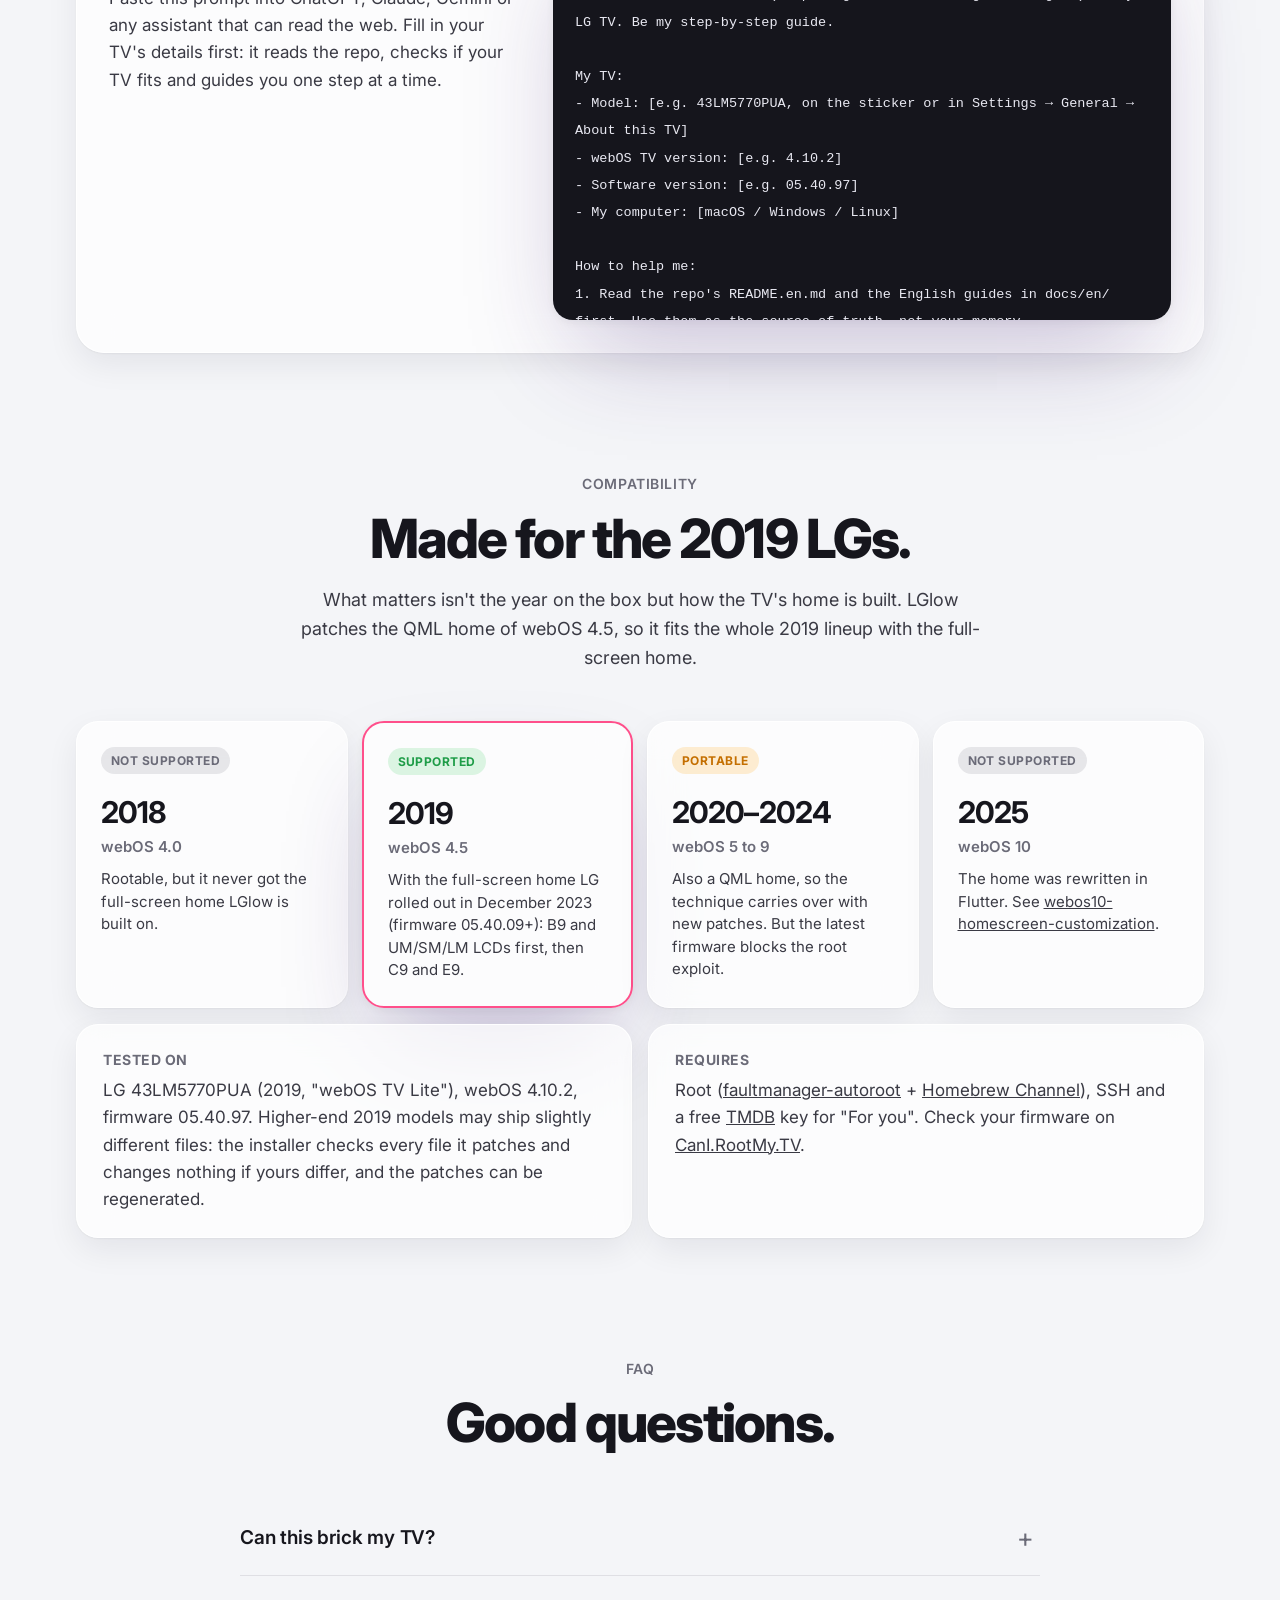
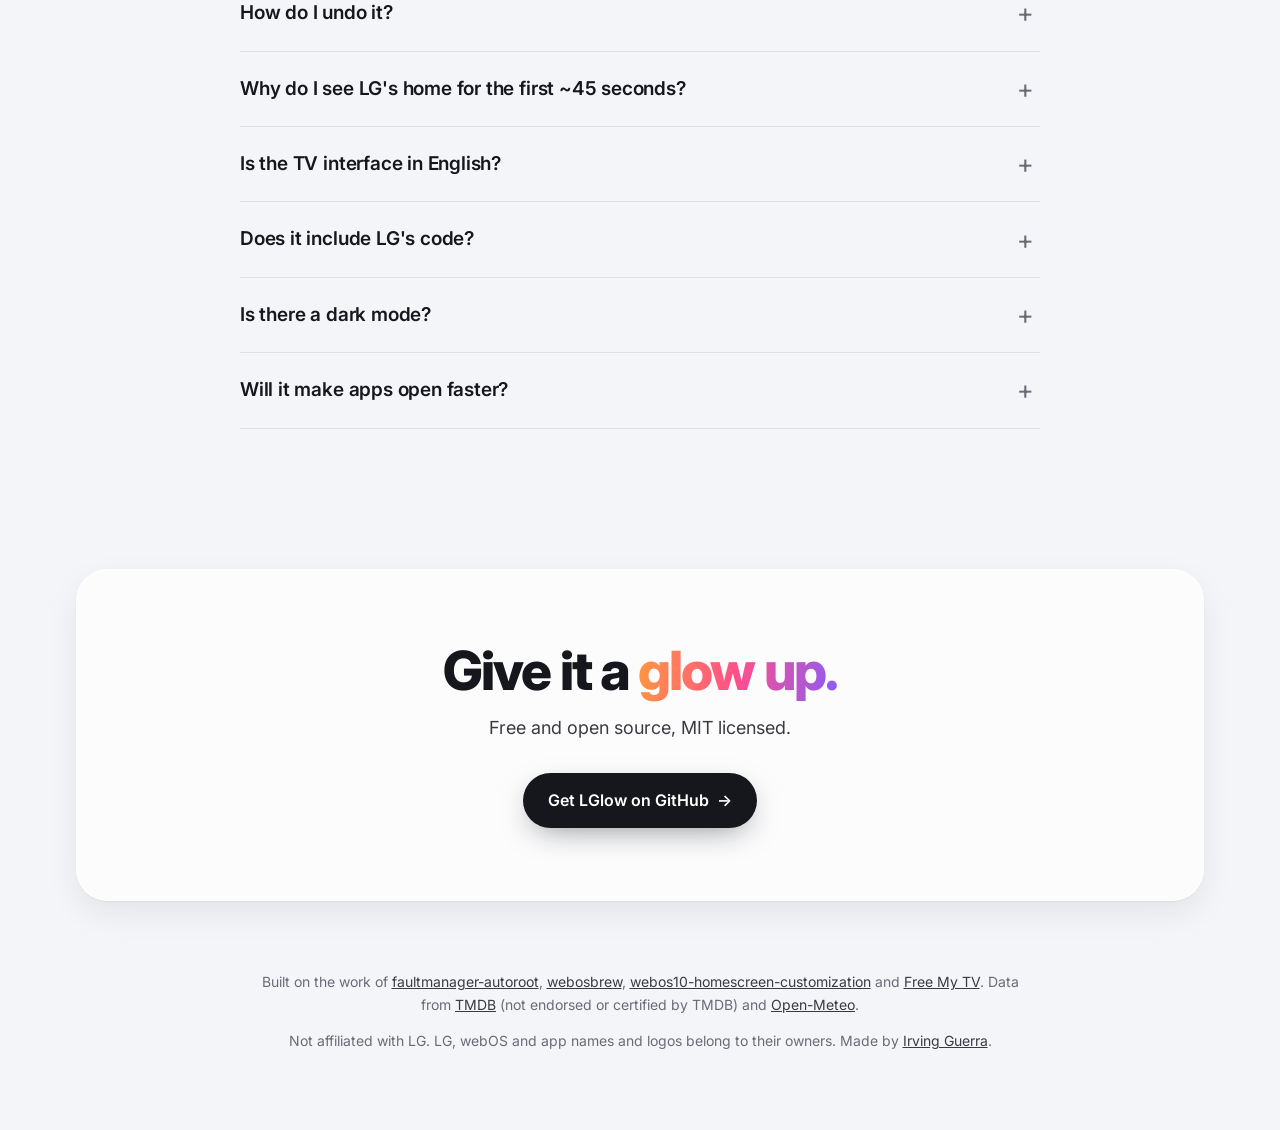
==== commit e83bbd9c: "Home: scroll a todas las apps, tema claro/oscuro/automático y botones propios - La fila fija 6 apps " ====
--- a/site/index.html
+++ b/site/index.html
@@ -123,7 +123,7 @@
         <article class="card" data-reveal>
           <span class="ico i-sun"><svg viewBox="0 0 24 24"><rect x="3" y="7" width="8" height="10" rx="2" /><rect x="13" y="7" width="8" height="10" rx="2" /></svg></span>
           <h3>Big app tiles</h3>
-          <p>One row of your 5 favorite apps in each brand's color. The rest live on their own Apps screen.</p>
+          <p>One row of your 6 favorite apps in each brand's color. The rest peeks out below: press ↓ and the home scrolls down to all of them.</p>
         </article>
         <article class="card" data-reveal>
           <span class="ico i-sky"><svg viewBox="0 0 24 24"><path d="M4 16l4-6 4 4 4-7 4 9" /><path d="M3 20h18" /></svg></span>
@@ -149,8 +149,8 @@
           <figcaption><b>Movies &amp; Shows tabs.</b> Pick a title and it opens in the app that has it.</figcaption>
         </figure>
         <figure class="shot" data-reveal>
-          <img src="img/despues-apps.jpg" width="1920" height="1080" alt="The Apps screen with every installed app as a large tile" loading="lazy">
-          <figcaption><b>The Apps screen.</b> Press ↓ from the app row. Back takes you home.</figcaption>
+          <img src="img/despues-apps.jpg" width="1920" height="1080" alt="All apps, after scrolling down from the app row" loading="lazy">
+          <figcaption><b>All your apps, one scroll away.</b> Press ↓ from the app row. Back takes you home.</figcaption>
         </figure>
         <figure class="shot" data-reveal>
           <img src="img/tiles.jpg" width="1320" height="636" alt="Rectangular tiles generated from each app's icon" loading="lazy">
@@ -279,6 +279,10 @@
           <p>No. The repo only ships patches and new components. The installer copies the stock home from your own TV and patches it there.</p>
         </details>
         <details>
+          <summary>Is there a dark mode?</summary>
+          <p>Yes: light, dark or automatic (light by day, dark by night, following your city's sunrise and sunset). Pick it from the theme button at the top of the home.</p>
+        </details>
+        <details>
           <summary>Will it make apps open faster?</summary>
           <p>A little. You get more free memory and less swapping, but streaming apps are heavy web apps and the TV has 674 MB of RAM.</p>
         </details>
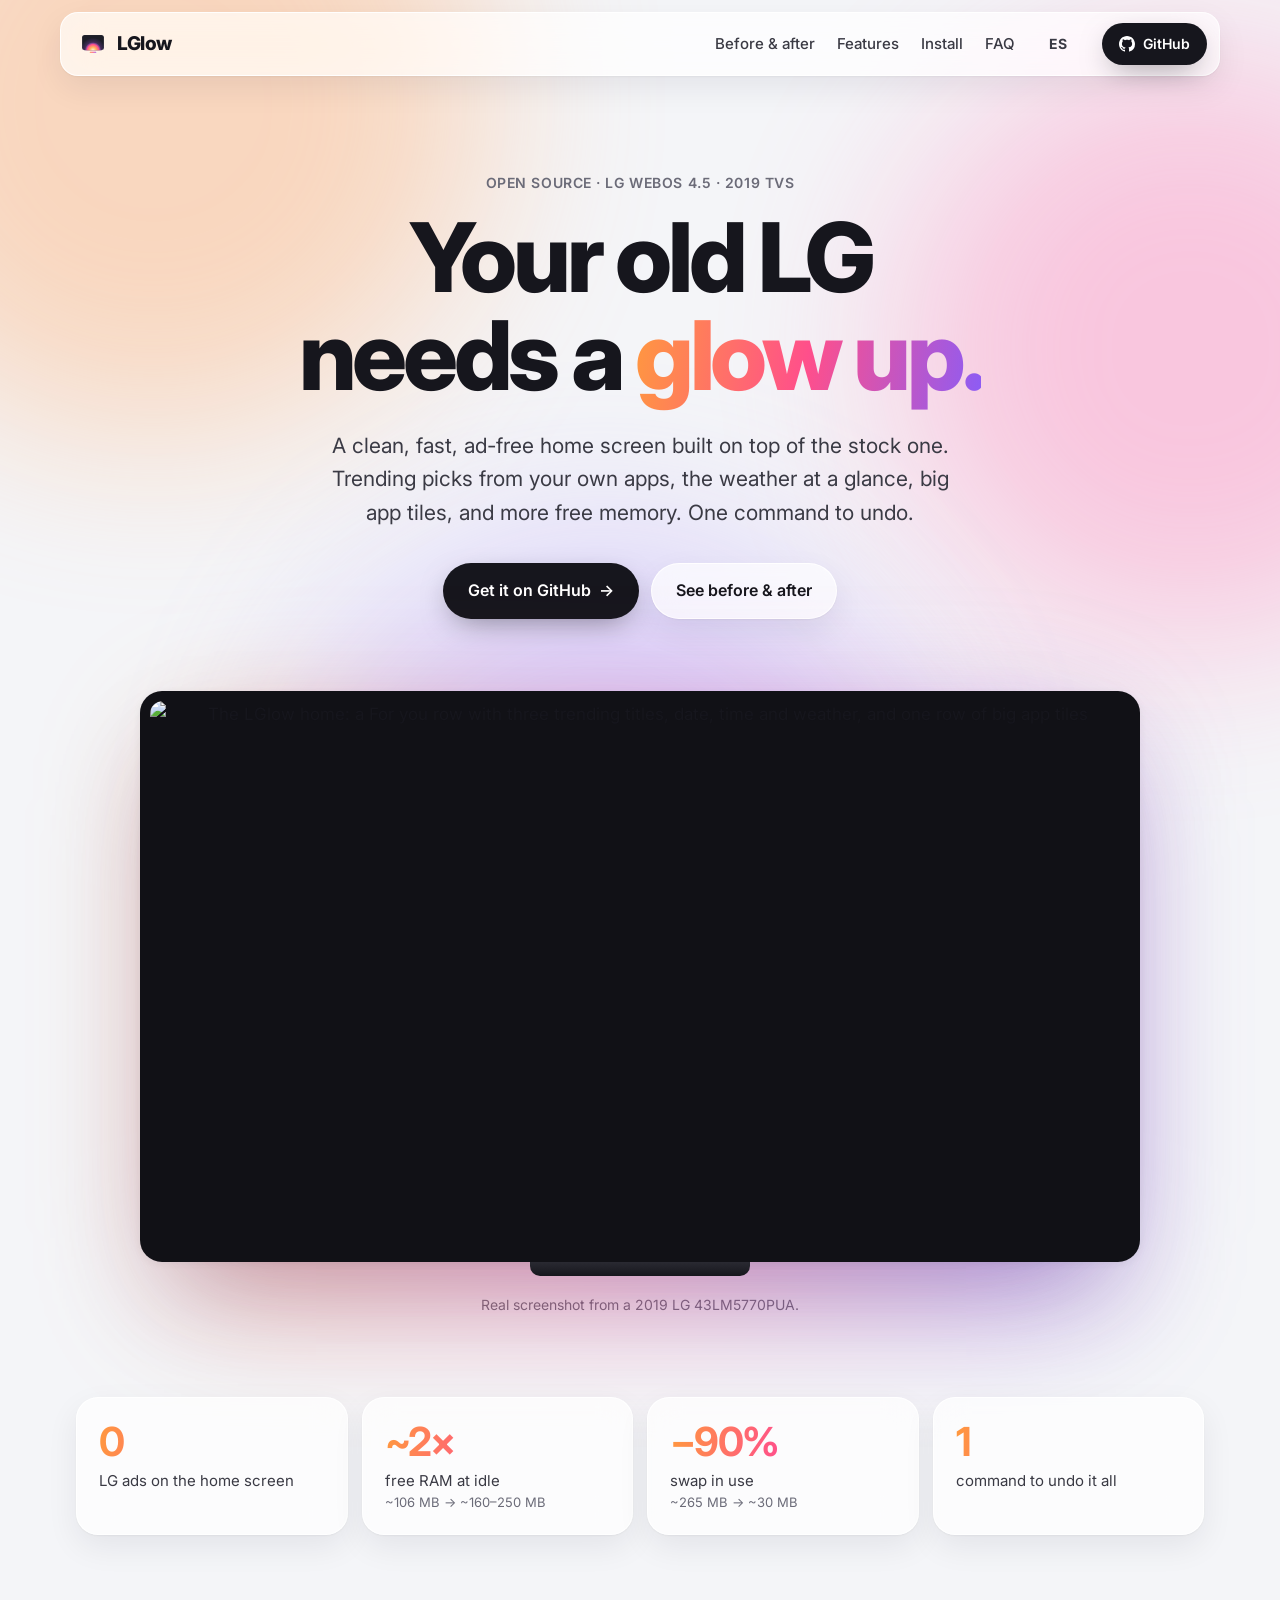
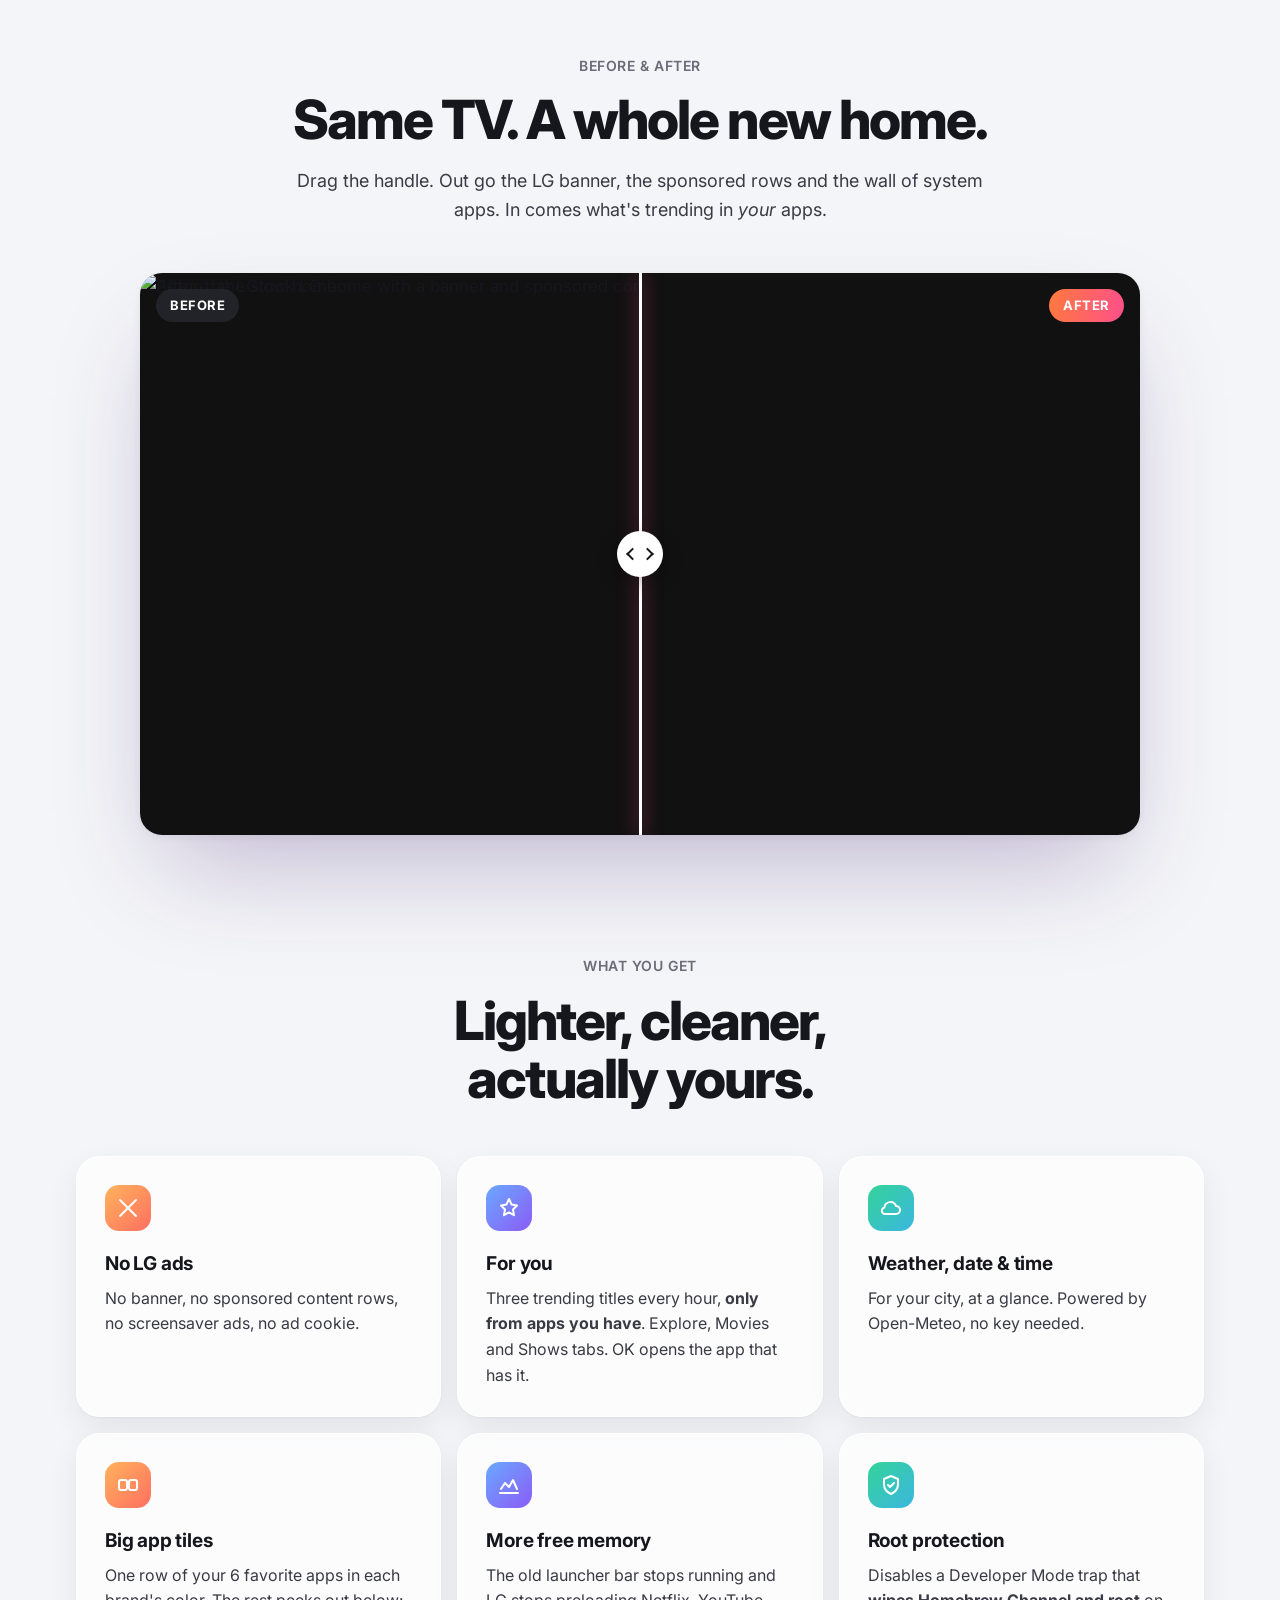
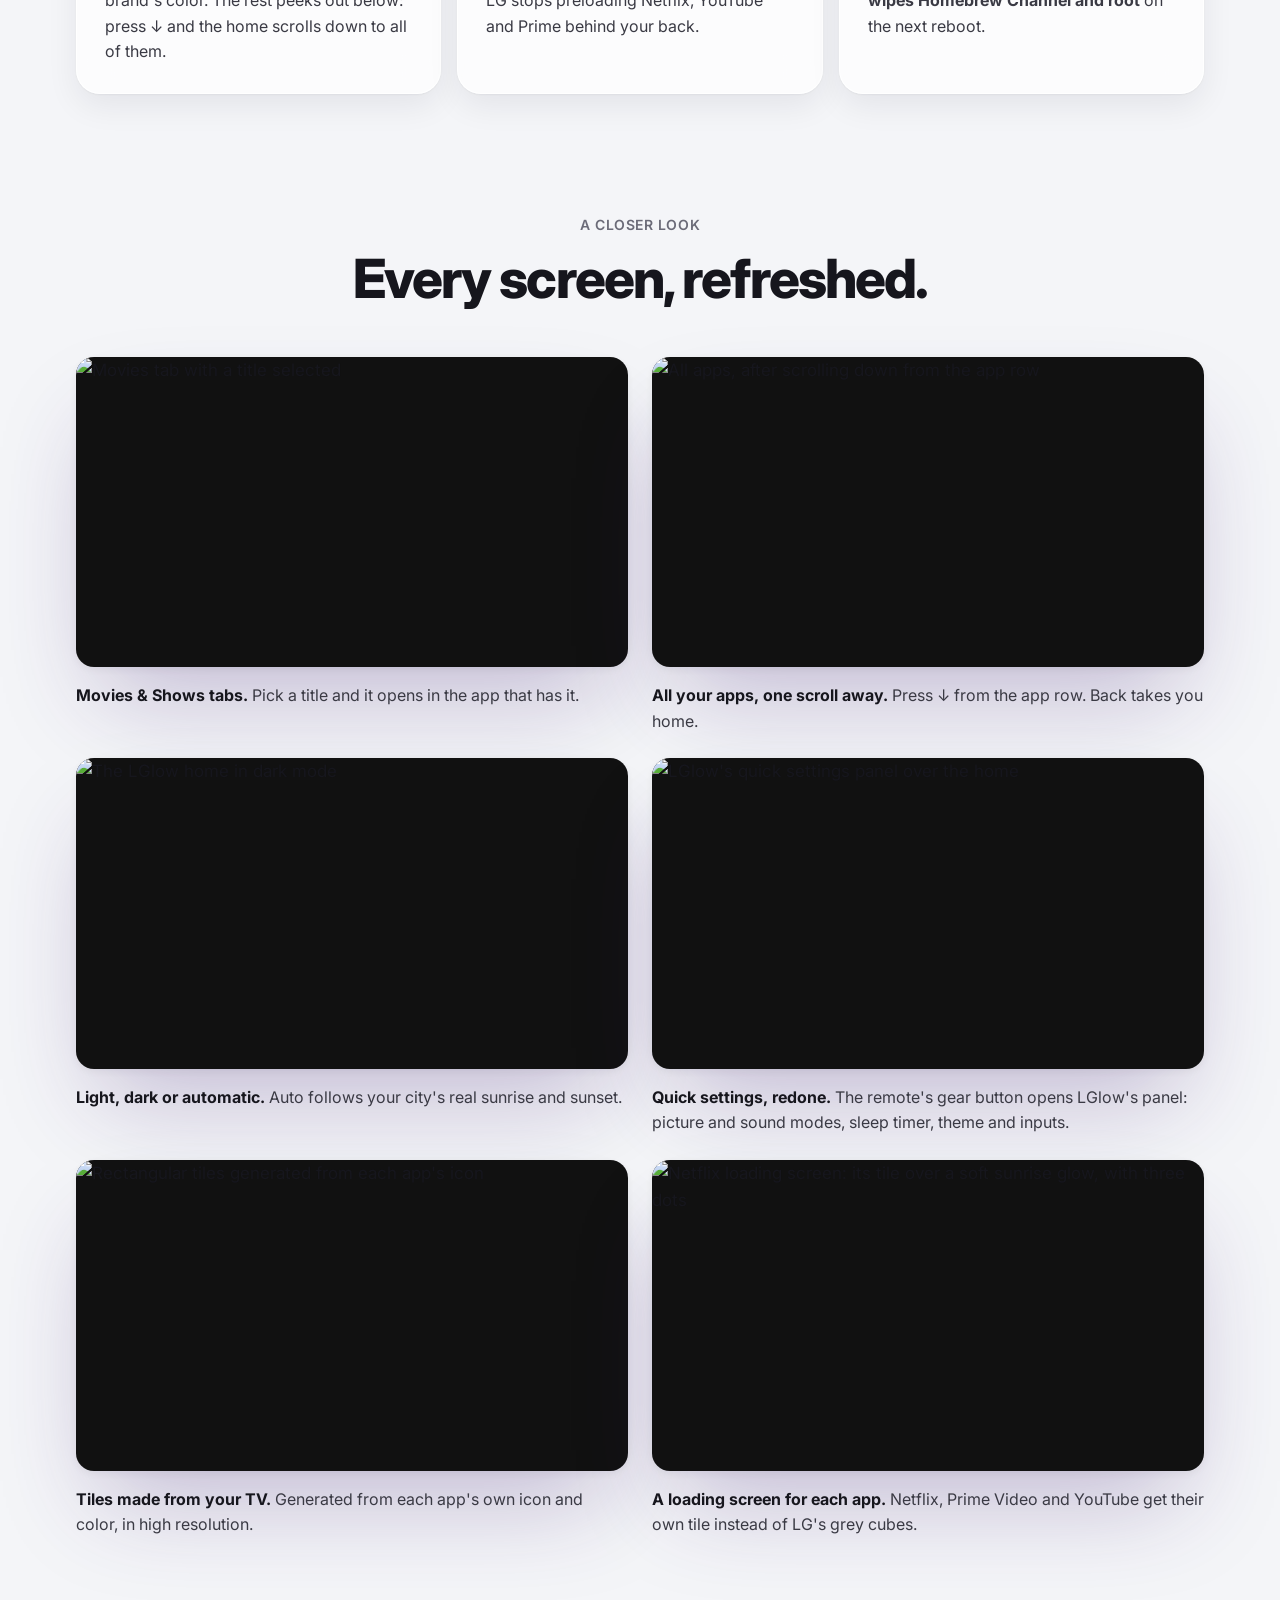
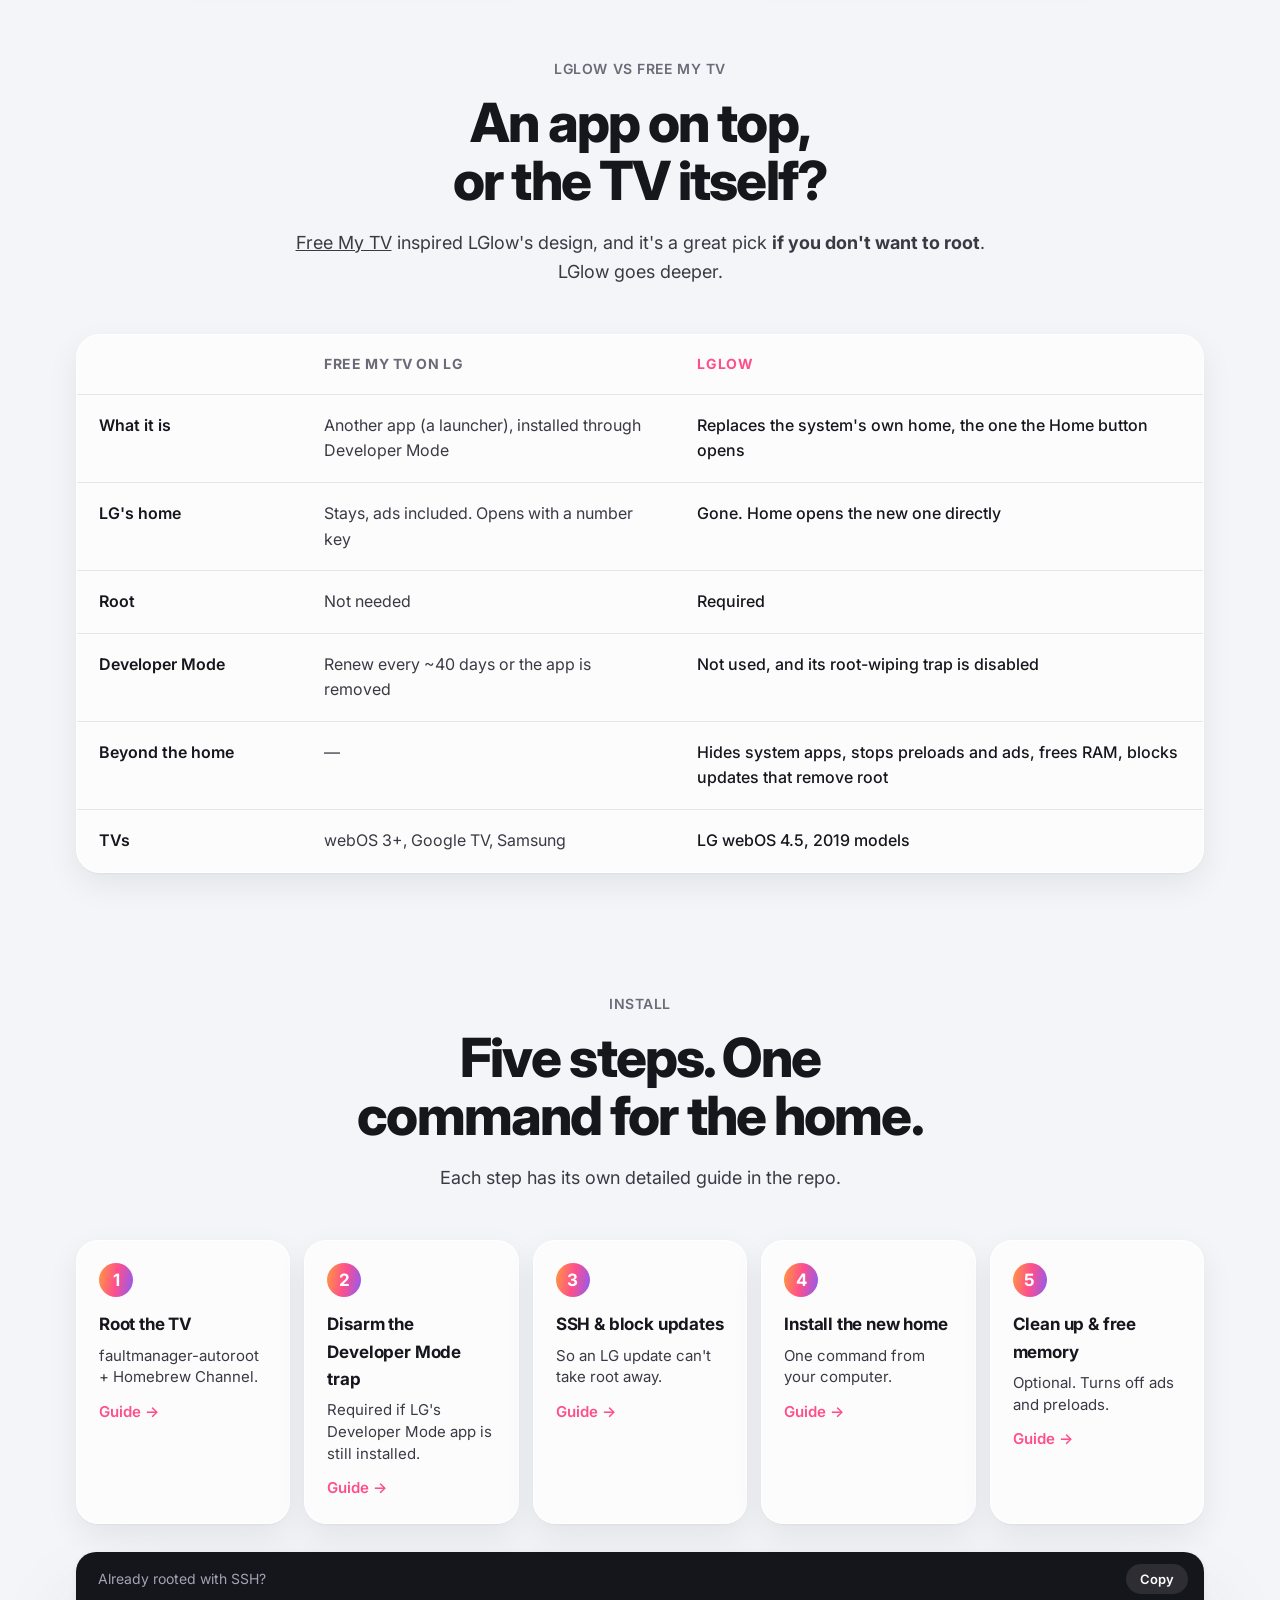
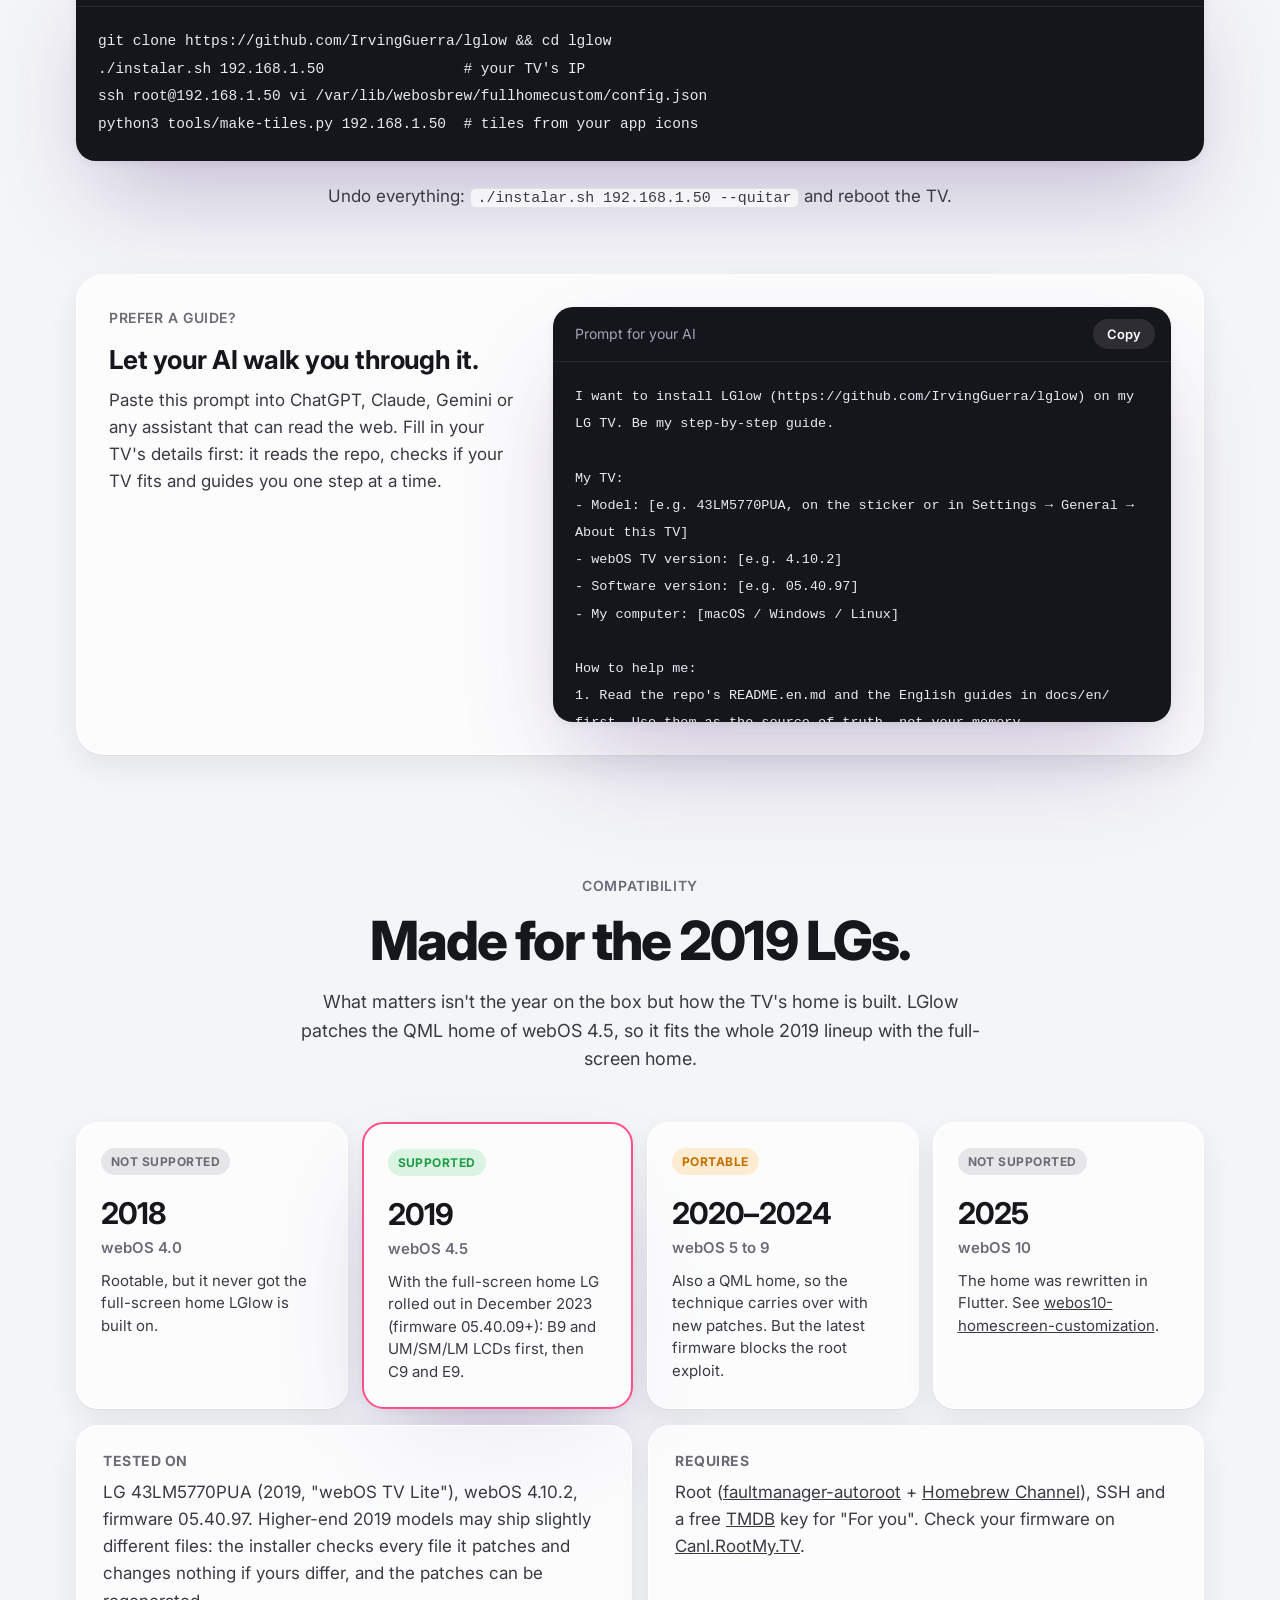
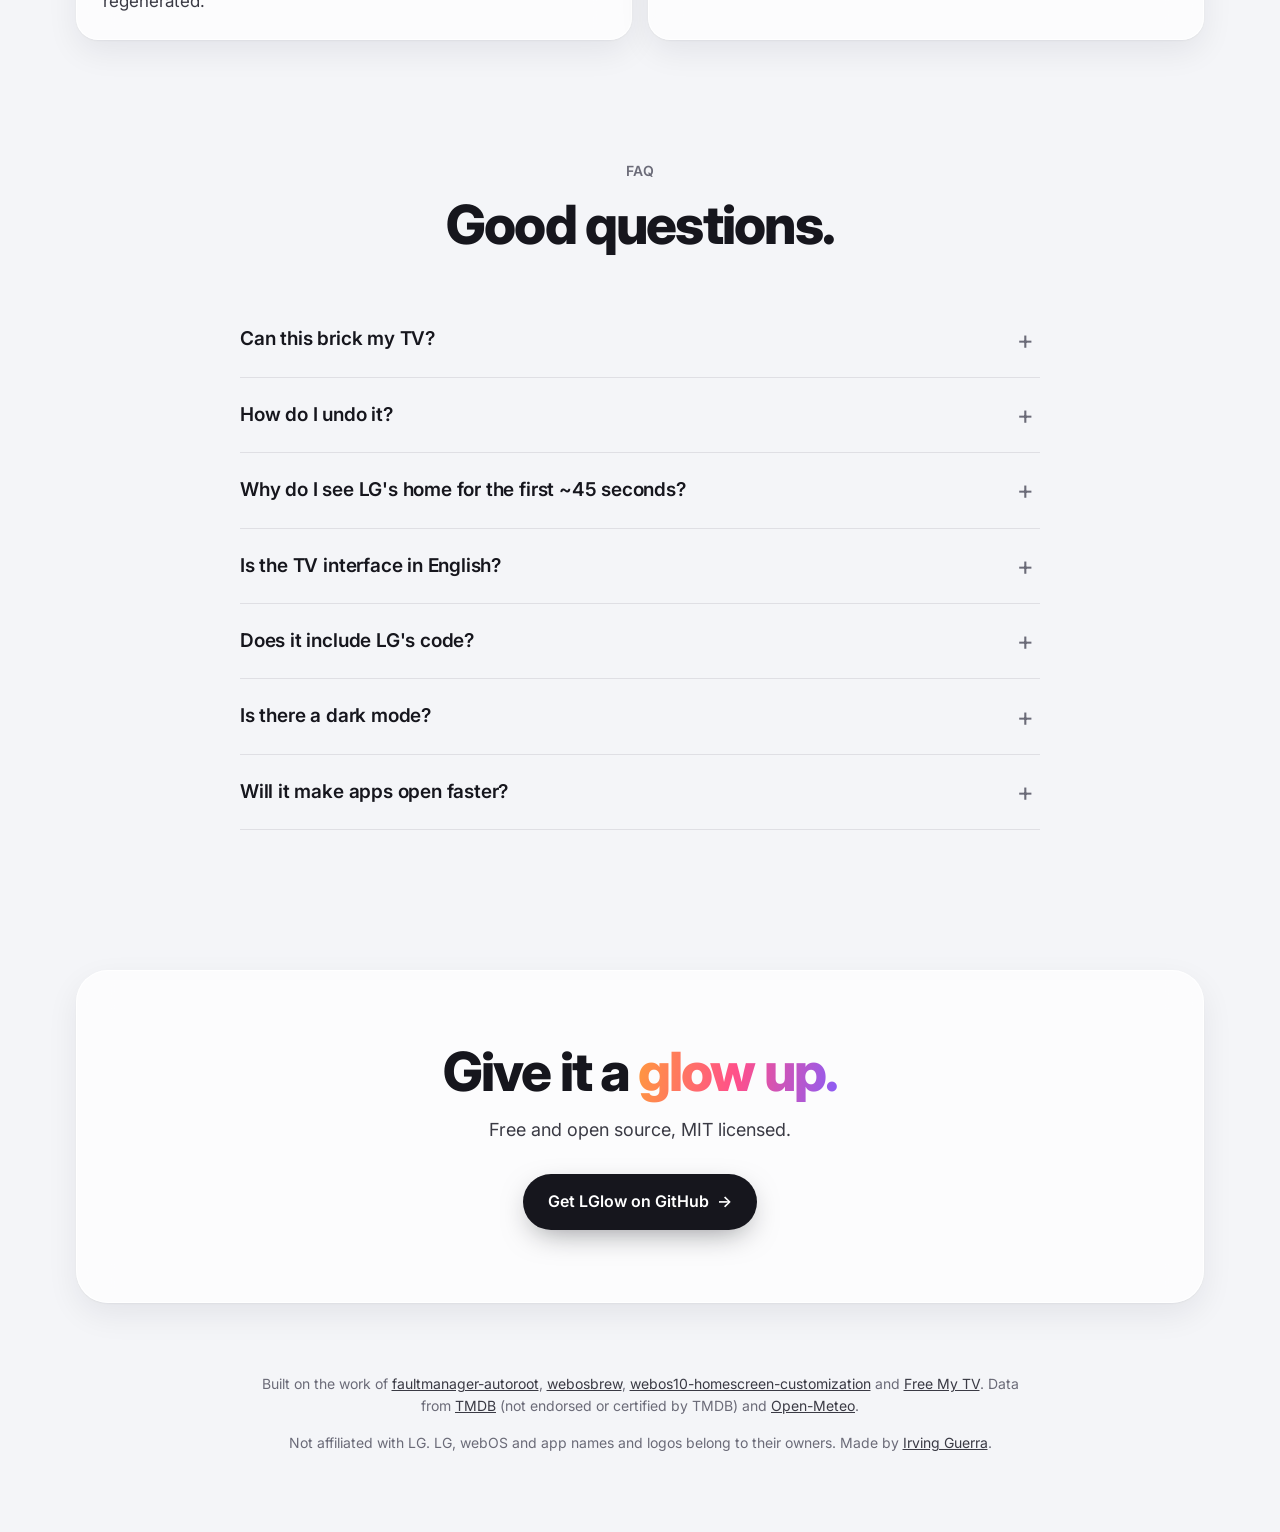
==== commit 4a02d8e9: "Capturas nuevas del home y web actualizada - docs/img: home, Películas, título seleccionado y todas " ====
--- a/site/index.html
+++ b/site/index.html
@@ -153,12 +153,20 @@
           <figcaption><b>All your apps, one scroll away.</b> Press ↓ from the app row. Back takes you home.</figcaption>
         </figure>
         <figure class="shot" data-reveal>
+          <img src="img/despues-oscuro.jpg" width="1920" height="1080" alt="The LGlow home in dark mode" loading="lazy">
+          <figcaption><b>Light, dark or automatic.</b> Auto follows your city's real sunrise and sunset.</figcaption>
+        </figure>
+        <figure class="shot" data-reveal>
+          <img src="img/despues-panel.jpg" width="1920" height="1080" alt="LGlow's quick settings panel over the home" loading="lazy">
+          <figcaption><b>Quick settings, redone.</b> The remote's gear button opens LGlow's panel: picture and sound modes, sleep timer, theme and inputs.</figcaption>
+        </figure>
+        <figure class="shot" data-reveal>
           <img src="img/tiles.jpg" width="1320" height="636" alt="Rectangular tiles generated from each app's icon" loading="lazy">
-          <figcaption><b>Tiles made from your TV.</b> Generated from each app's own icon and color.</figcaption>
-        </figure>
-        <figure class="shot" data-reveal>
-          <img src="img/despues-carga.jpg" width="1280" height="720" alt="A light loading screen with three dots" loading="lazy">
-          <figcaption><b>A calmer loading screen.</b> Light and minimal instead of LG's grey cubes.</figcaption>
+          <figcaption><b>Tiles made from your TV.</b> Generated from each app's own icon and color, in high resolution.</figcaption>
+        </figure>
+        <figure class="shot" data-reveal>
+          <img src="img/despues-carga.jpg" width="1920" height="1080" alt="Netflix loading screen: its tile over a soft sunrise glow, with three dots" loading="lazy">
+          <figcaption><b>A loading screen for each app.</b> Netflix, Prime Video and YouTube get their own tile instead of LG's grey cubes.</figcaption>
         </figure>
       </div>
     </section>
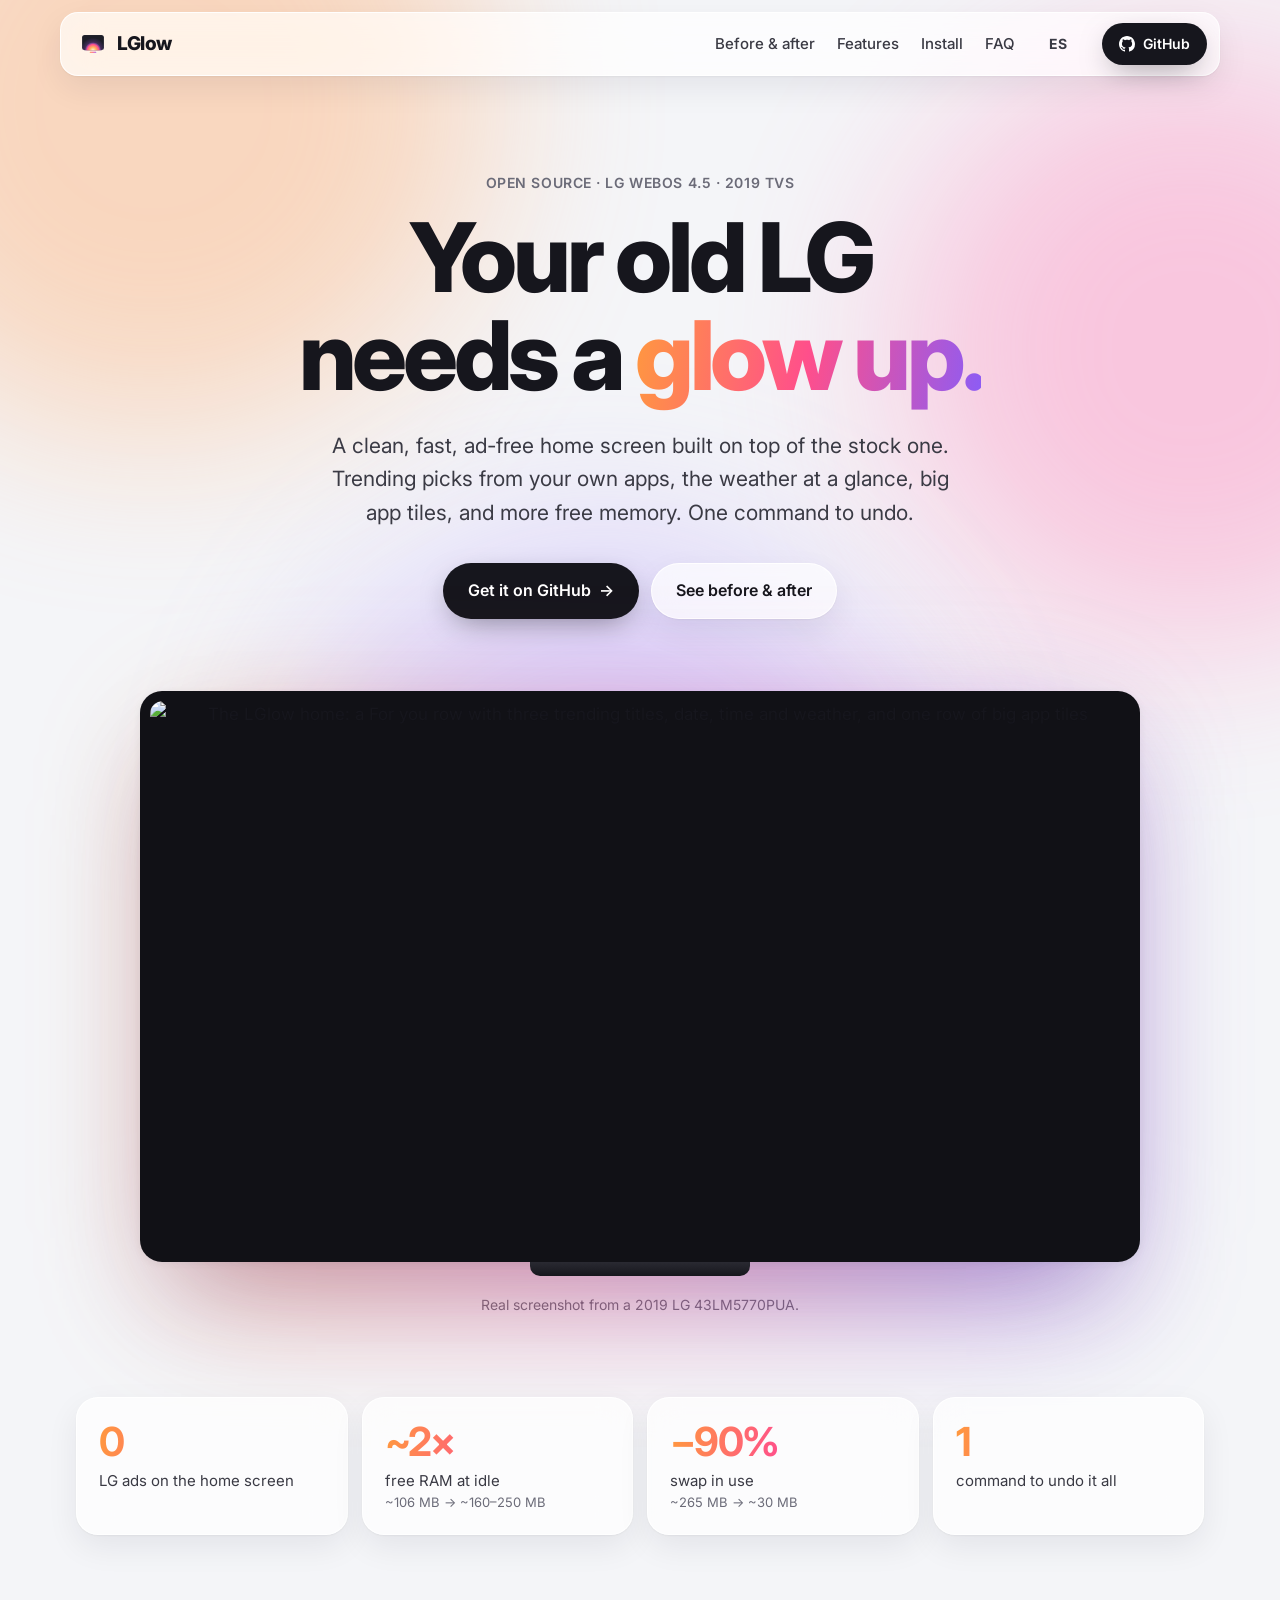
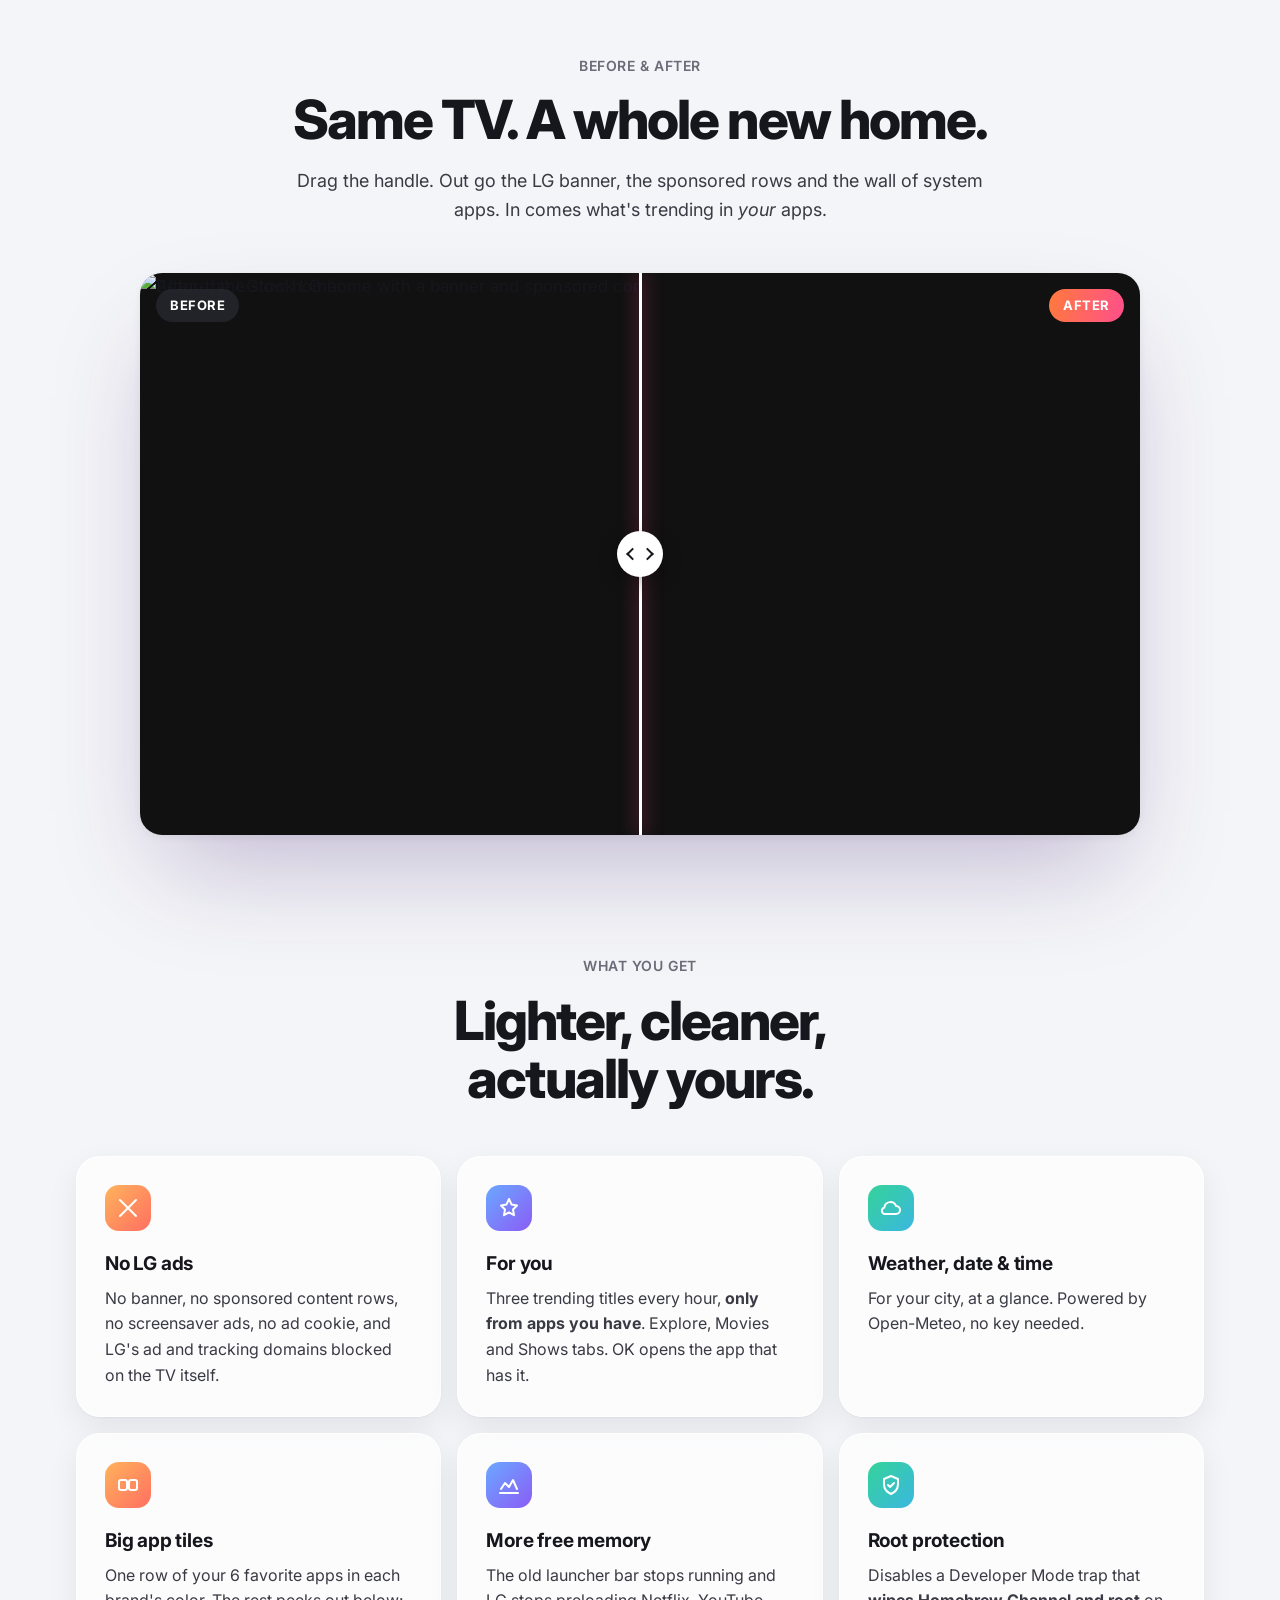
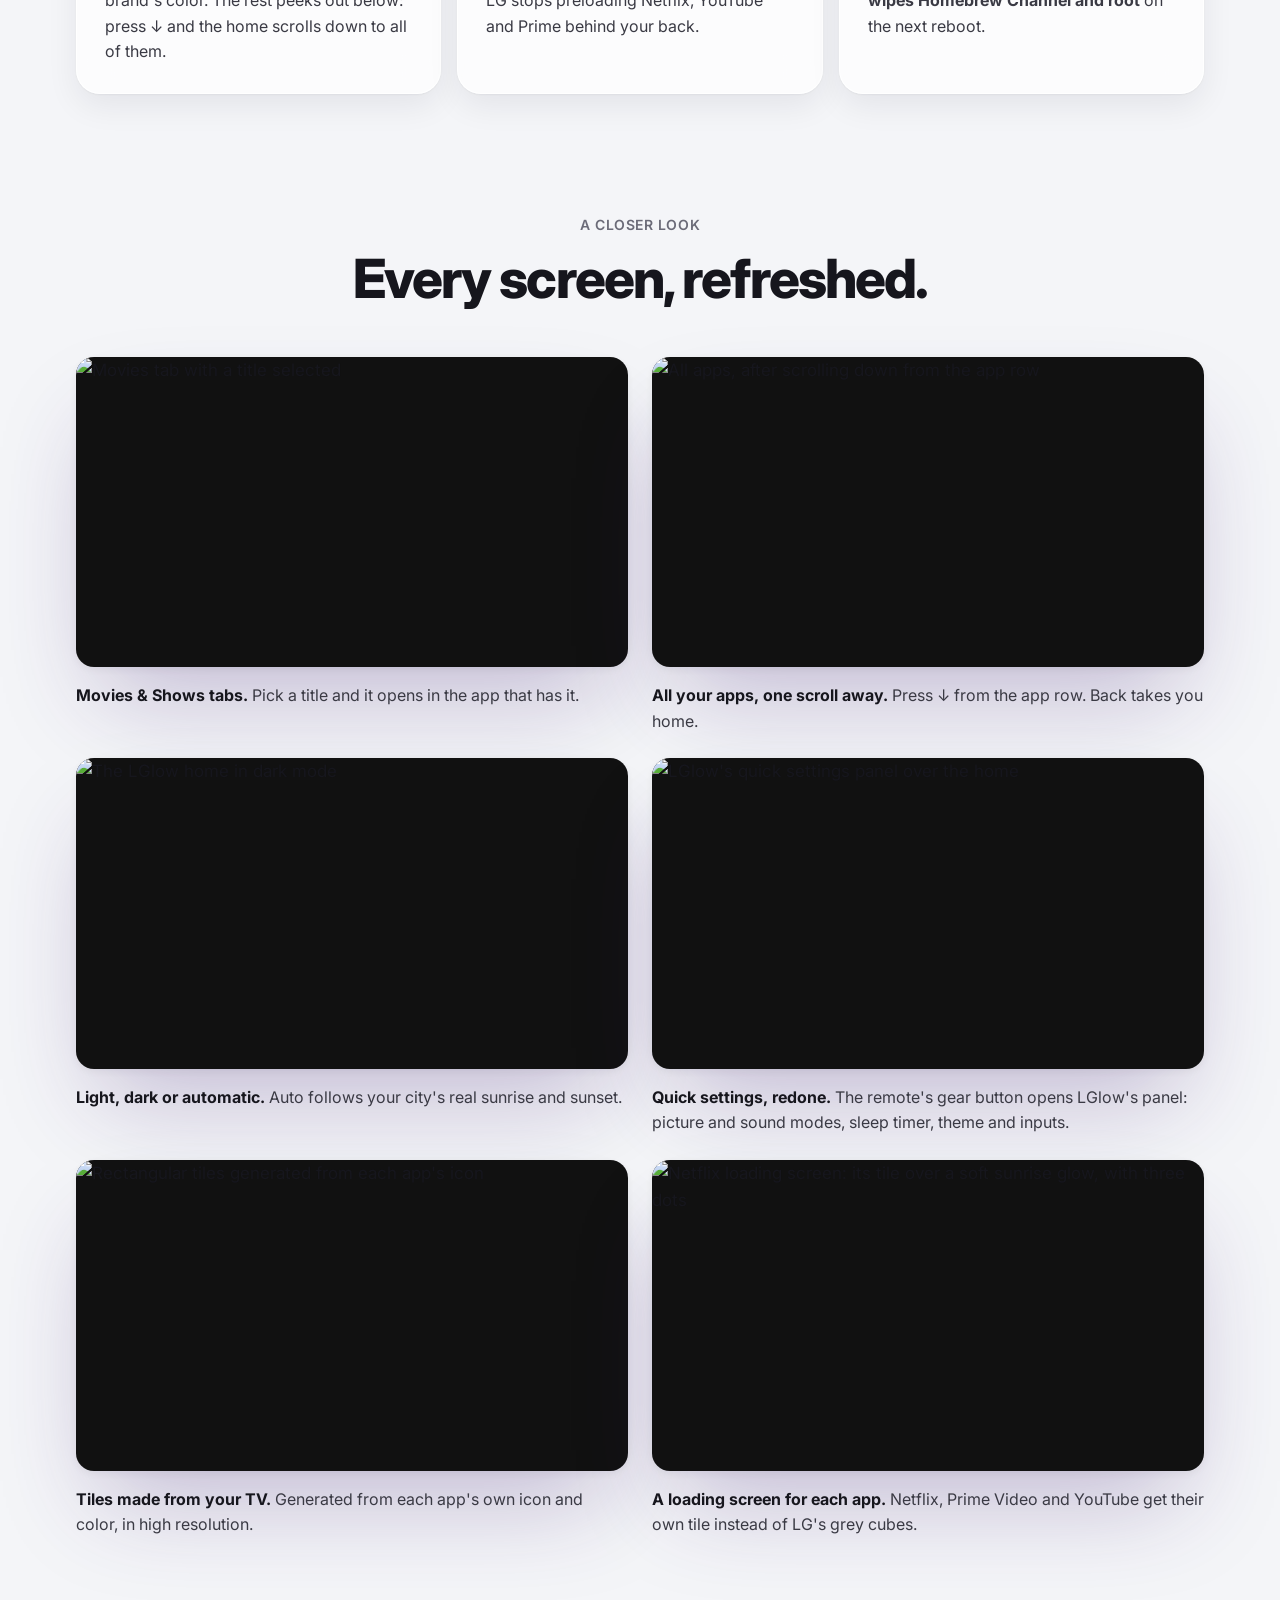
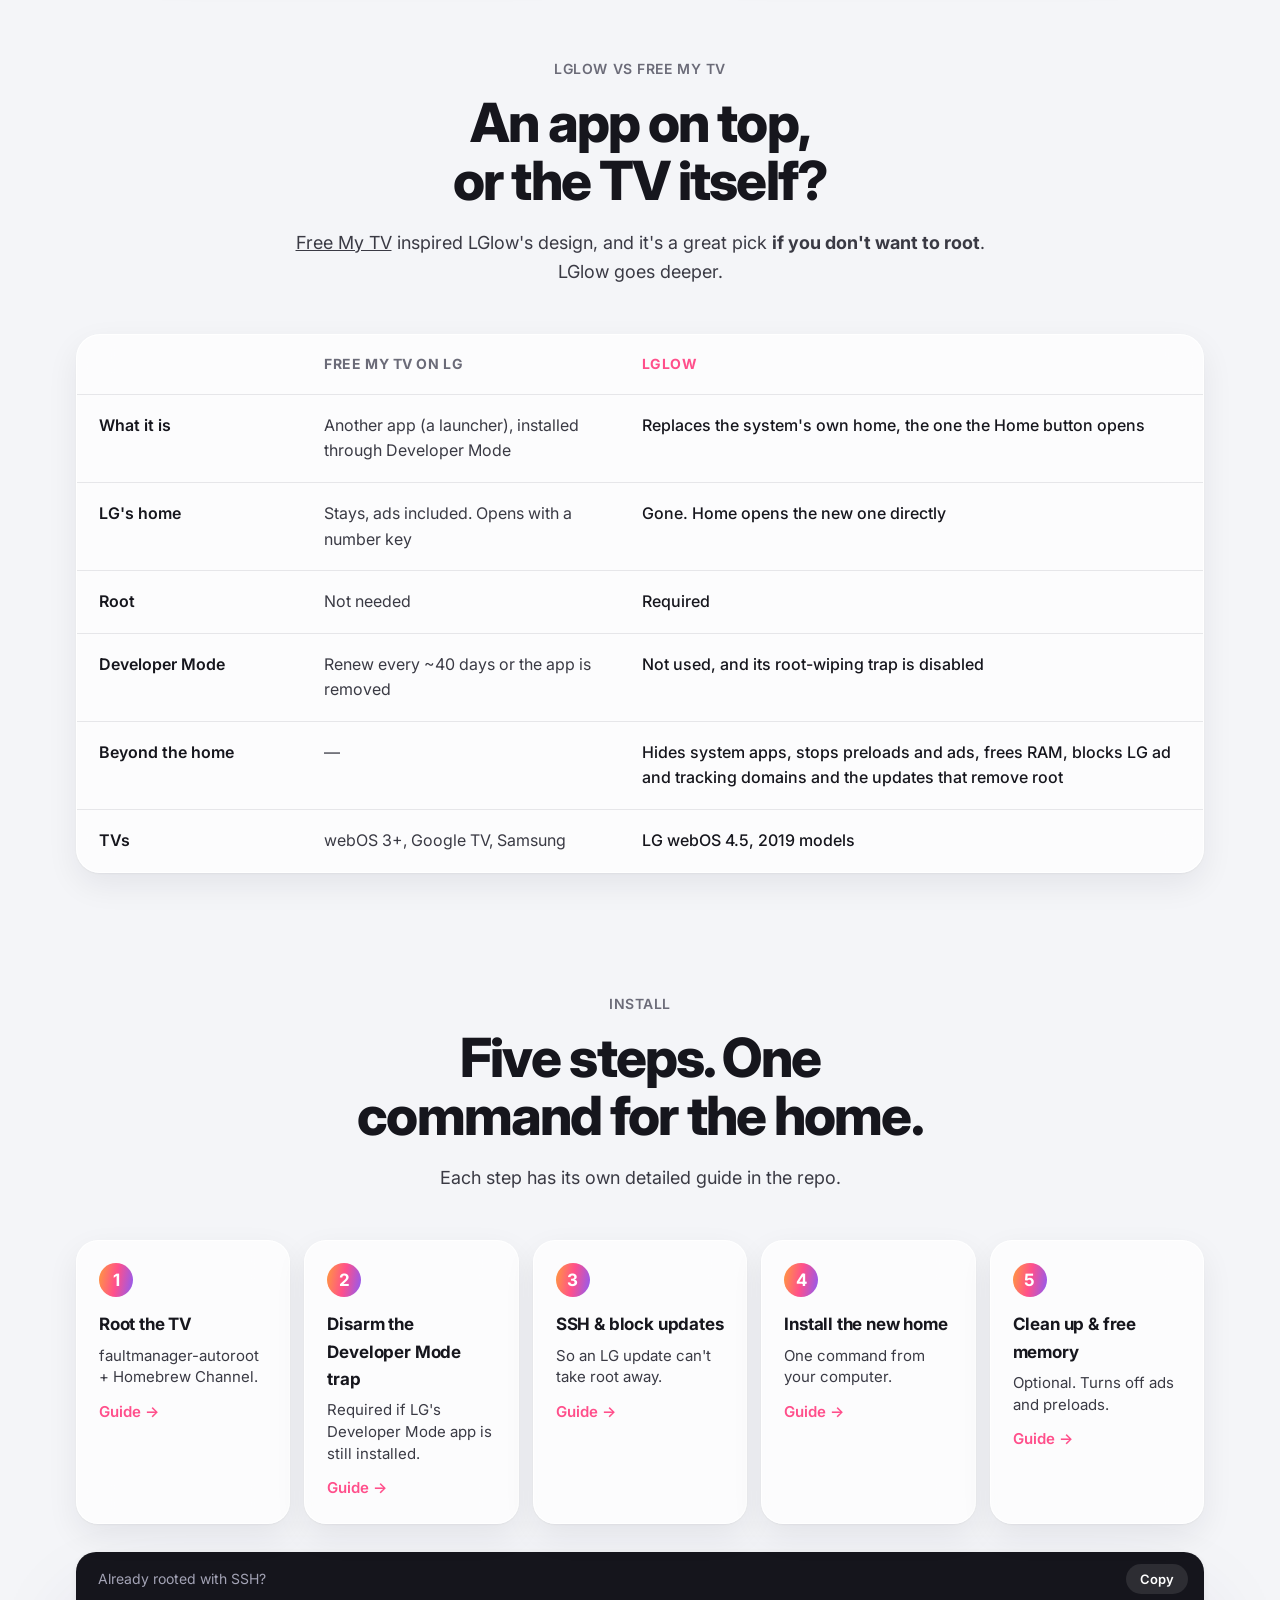
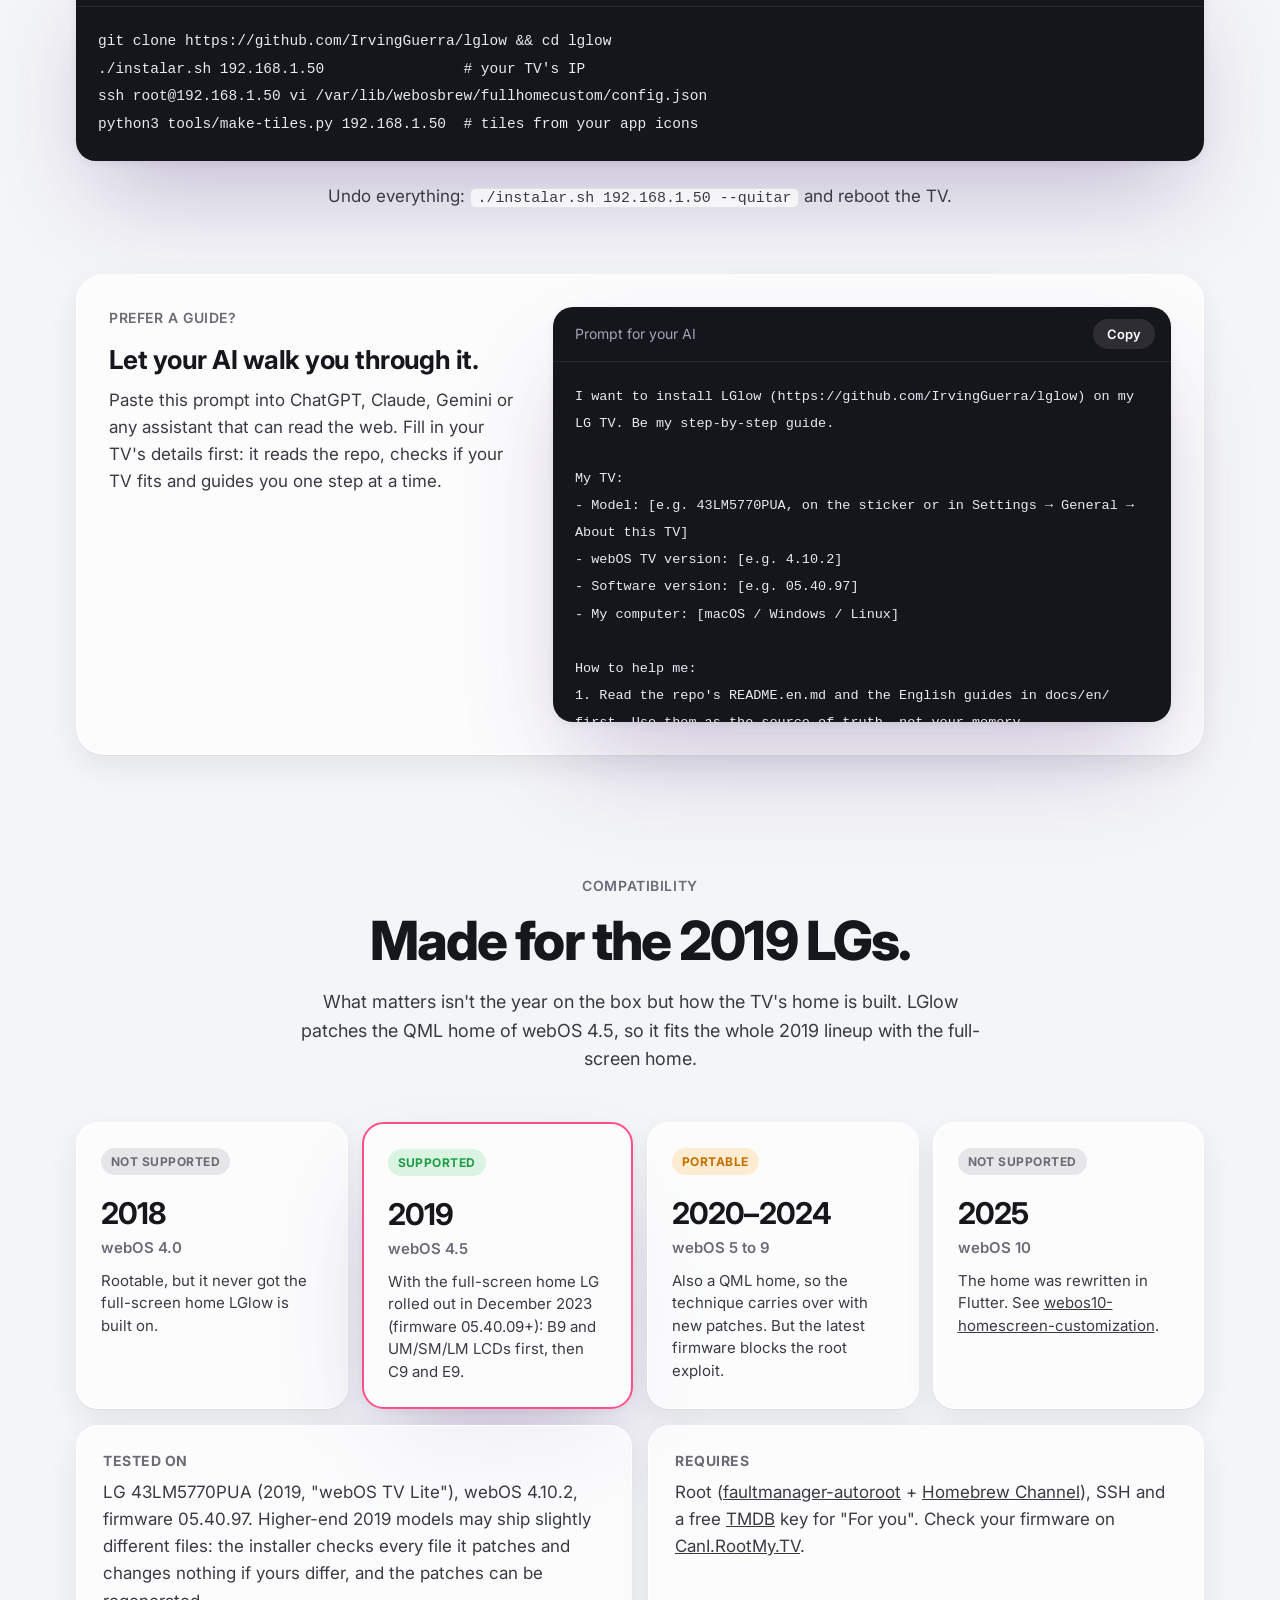
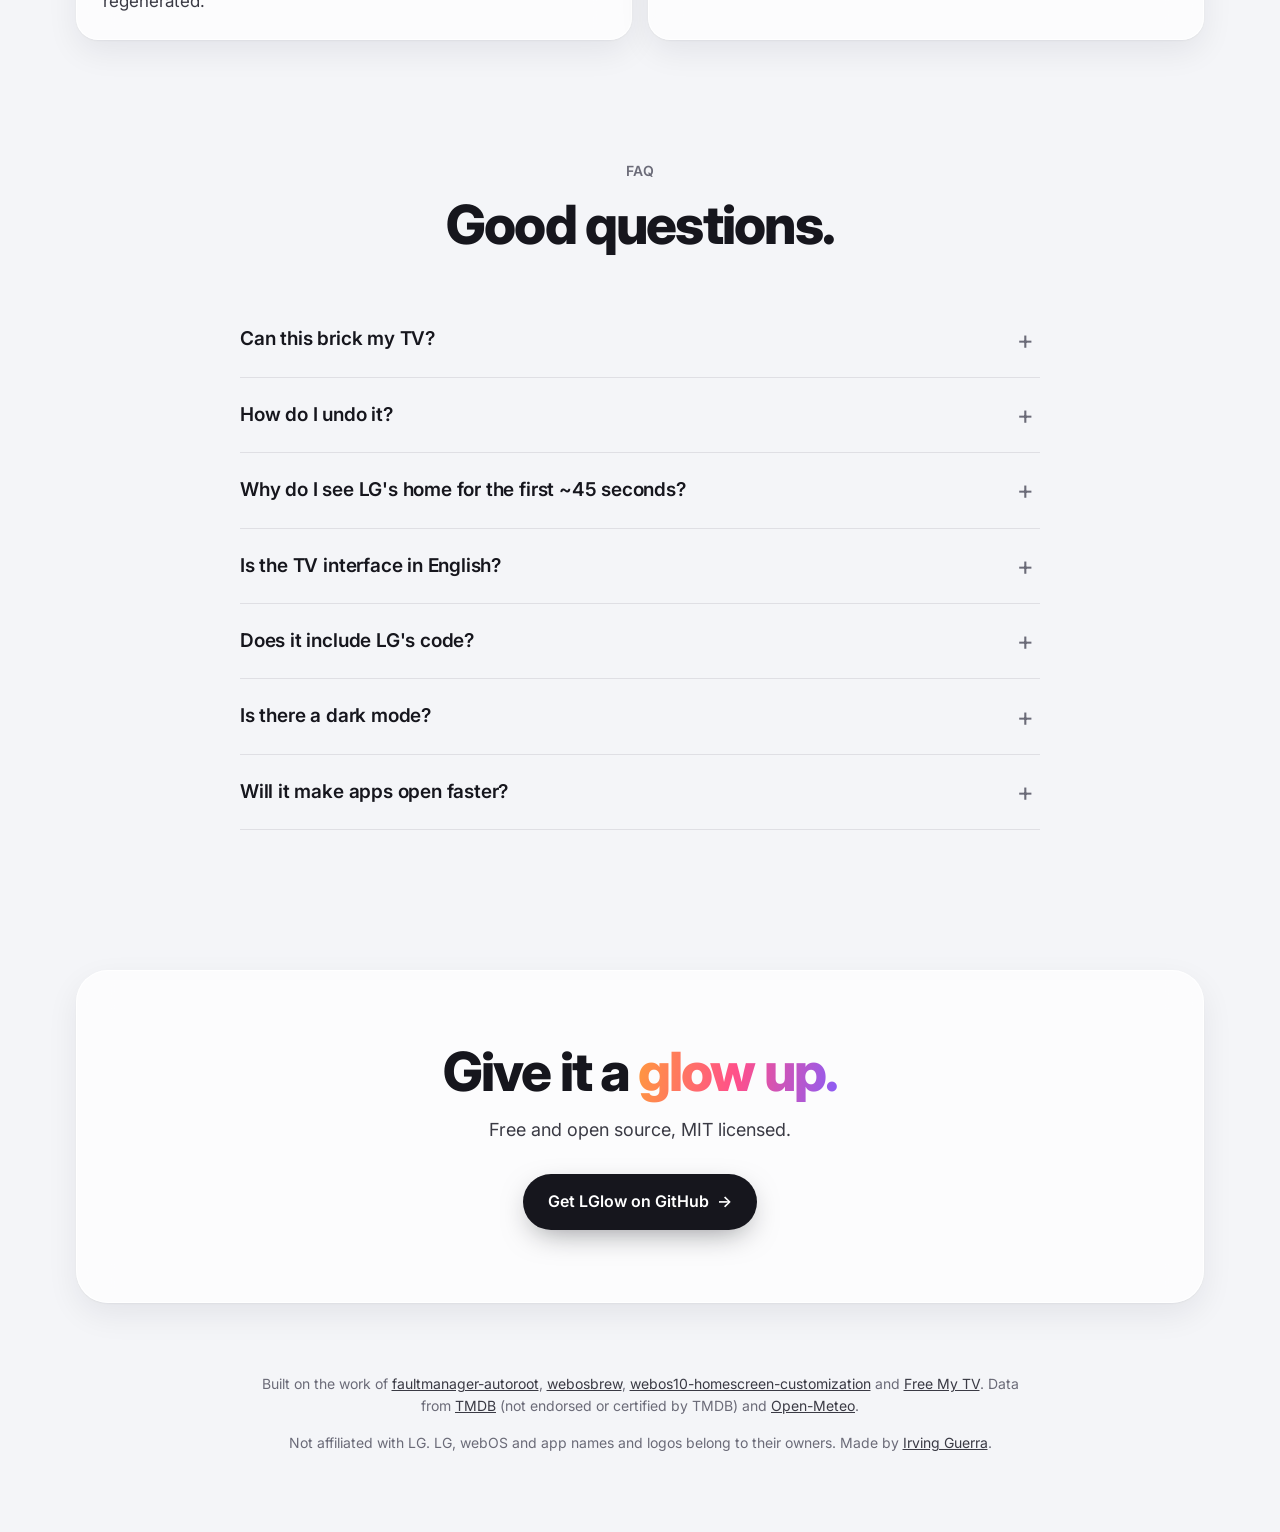
==== commit a8c5ec75: "Anuncios y telemetría de LG bloqueados en la TV por /etc/hosts tv/bloqueo.sh corre en cada encendido" ====
--- a/site/index.html
+++ b/site/index.html
@@ -108,7 +108,7 @@
         <article class="card" data-reveal>
           <span class="ico i-sun"><svg viewBox="0 0 24 24"><path d="M4 4l16 16M20 4L4 20" /></svg></span>
           <h3>No LG ads</h3>
-          <p>No banner, no sponsored content rows, no screensaver ads, no ad cookie.</p>
+          <p>No banner, no sponsored content rows, no screensaver ads, no ad cookie, and LG's ad and tracking domains blocked on the TV itself.</p>
         </article>
         <article class="card" data-reveal>
           <span class="ico i-sky"><svg viewBox="0 0 24 24"><path d="M12 3l2.6 5.6L20 9.5l-4 4 1 5.7-5-2.8-5 2.8 1-5.7-4-4 5.4-.9z" /></svg></span>
@@ -185,7 +185,7 @@
             <tr><th>LG's home</th><td data-label="Free My TV">Stays, ads included. Opens with a number key</td><td class="hl" data-label="LGlow">Gone. Home opens the new one directly</td></tr>
             <tr><th>Root</th><td data-label="Free My TV">Not needed</td><td class="hl" data-label="LGlow">Required</td></tr>
             <tr><th>Developer Mode</th><td data-label="Free My TV">Renew every ~40 days or the app is removed</td><td class="hl" data-label="LGlow">Not used, and its root-wiping trap is disabled</td></tr>
-            <tr><th>Beyond the home</th><td data-label="Free My TV">—</td><td class="hl" data-label="LGlow">Hides system apps, stops preloads and ads, frees RAM, blocks updates that remove root</td></tr>
+            <tr><th>Beyond the home</th><td data-label="Free My TV">—</td><td class="hl" data-label="LGlow">Hides system apps, stops preloads and ads, frees RAM, blocks LG ad and tracking domains and the updates that remove root</td></tr>
             <tr><th>TVs</th><td data-label="Free My TV">webOS 3+, Google TV, Samsung</td><td class="hl" data-label="LGlow">LG webOS 4.5, 2019 models</td></tr>
           </tbody>
         </table>
